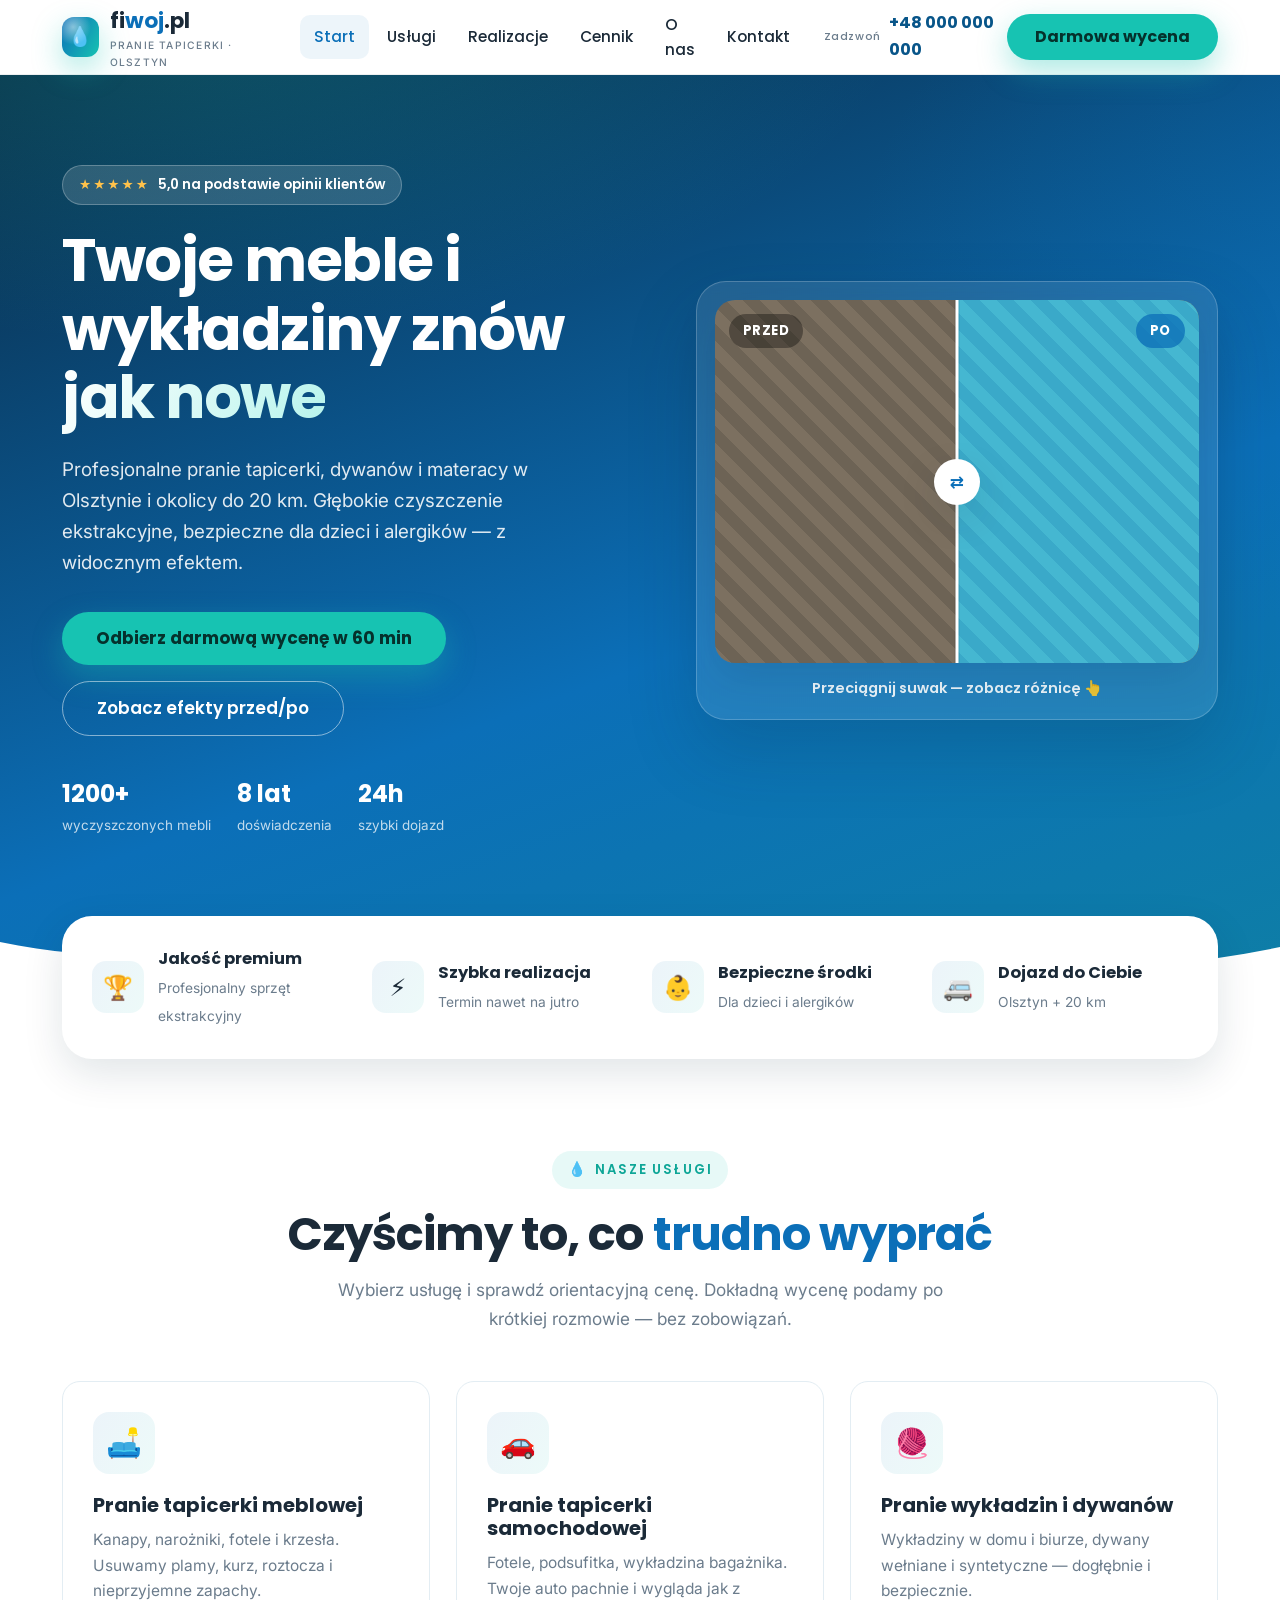
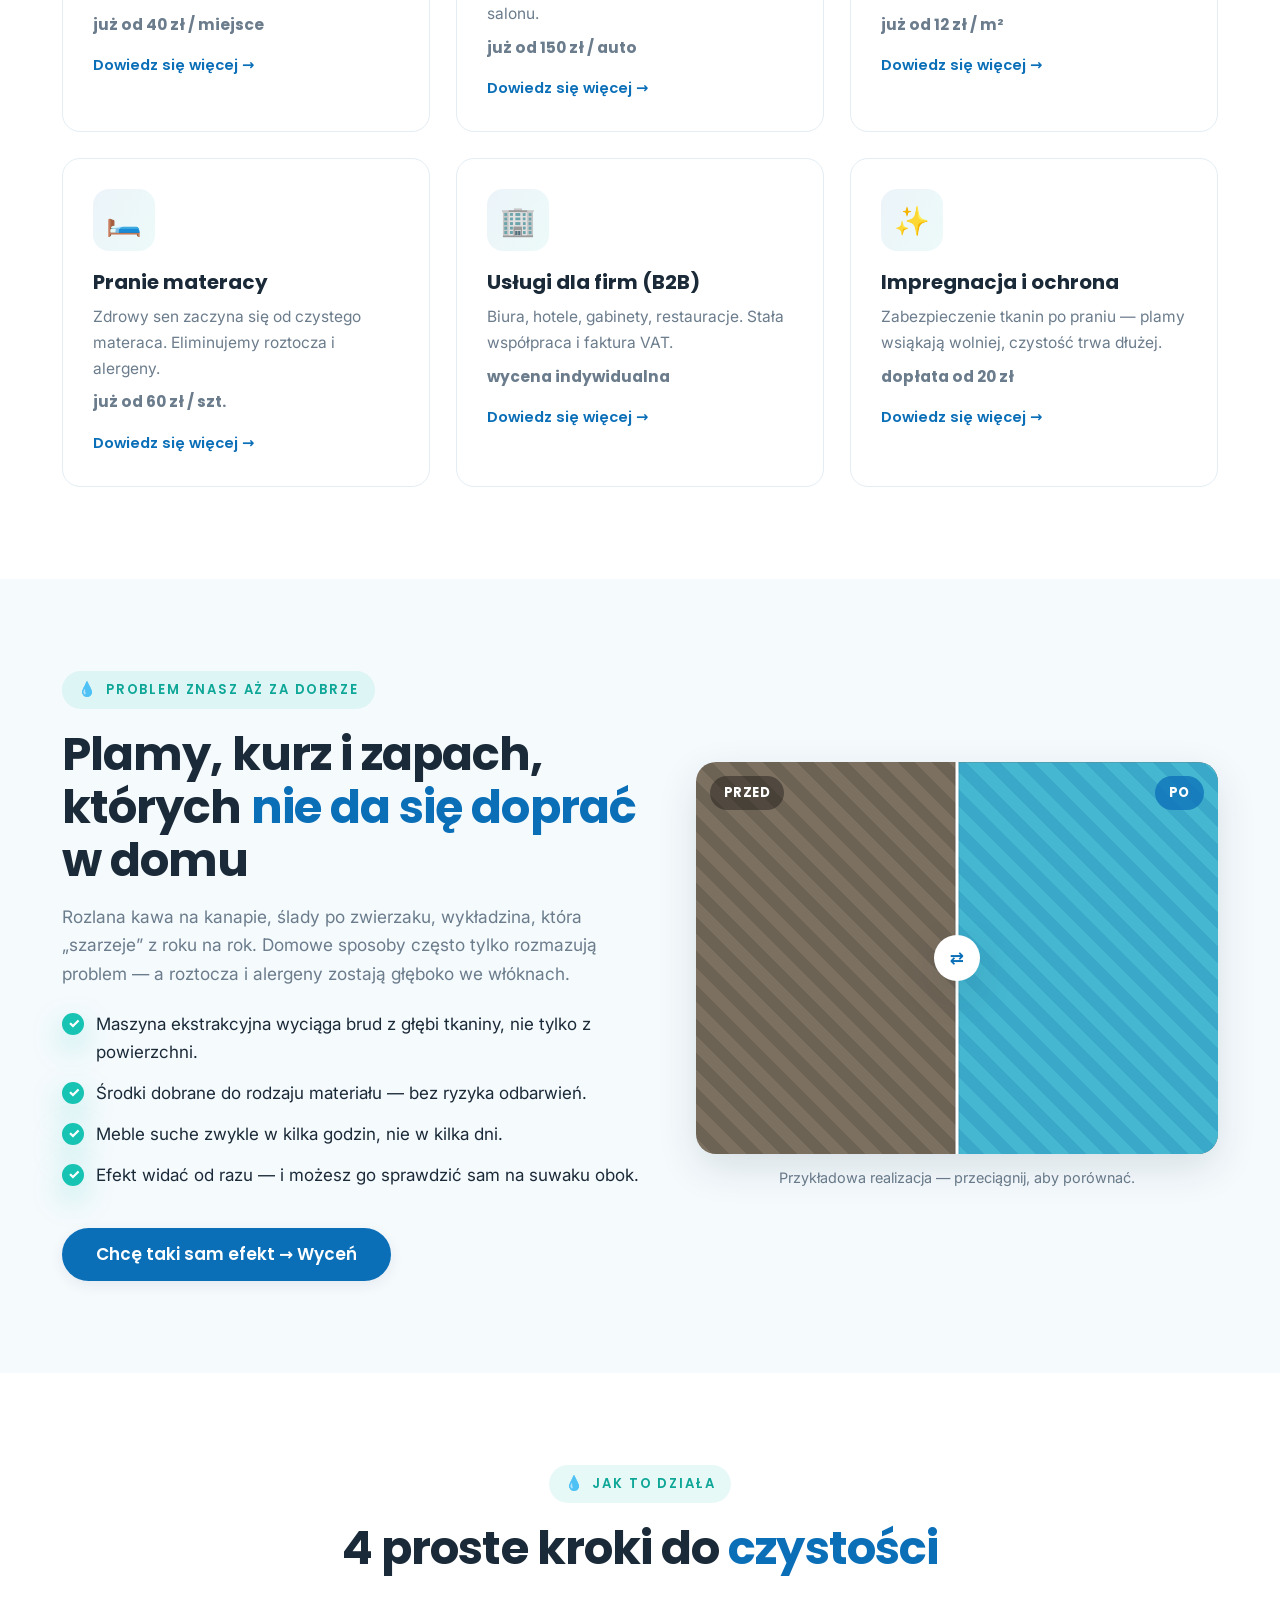
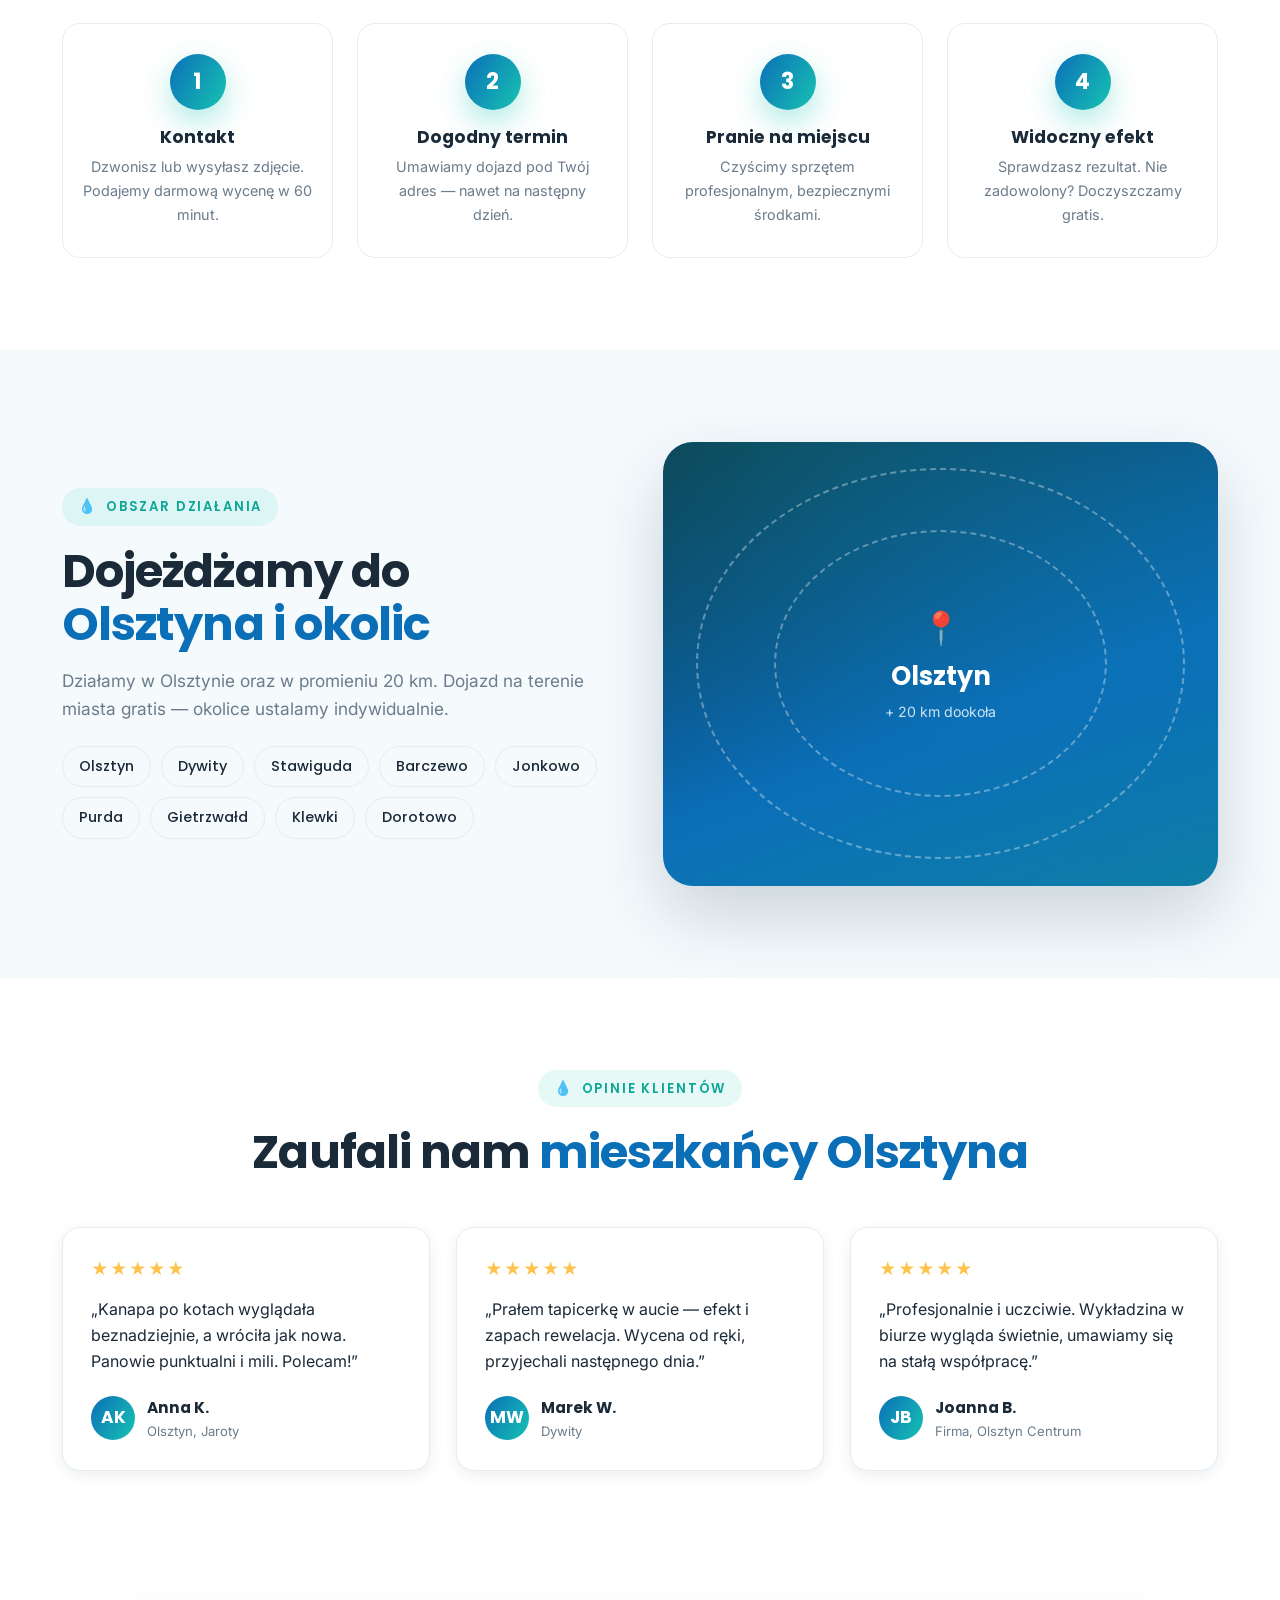
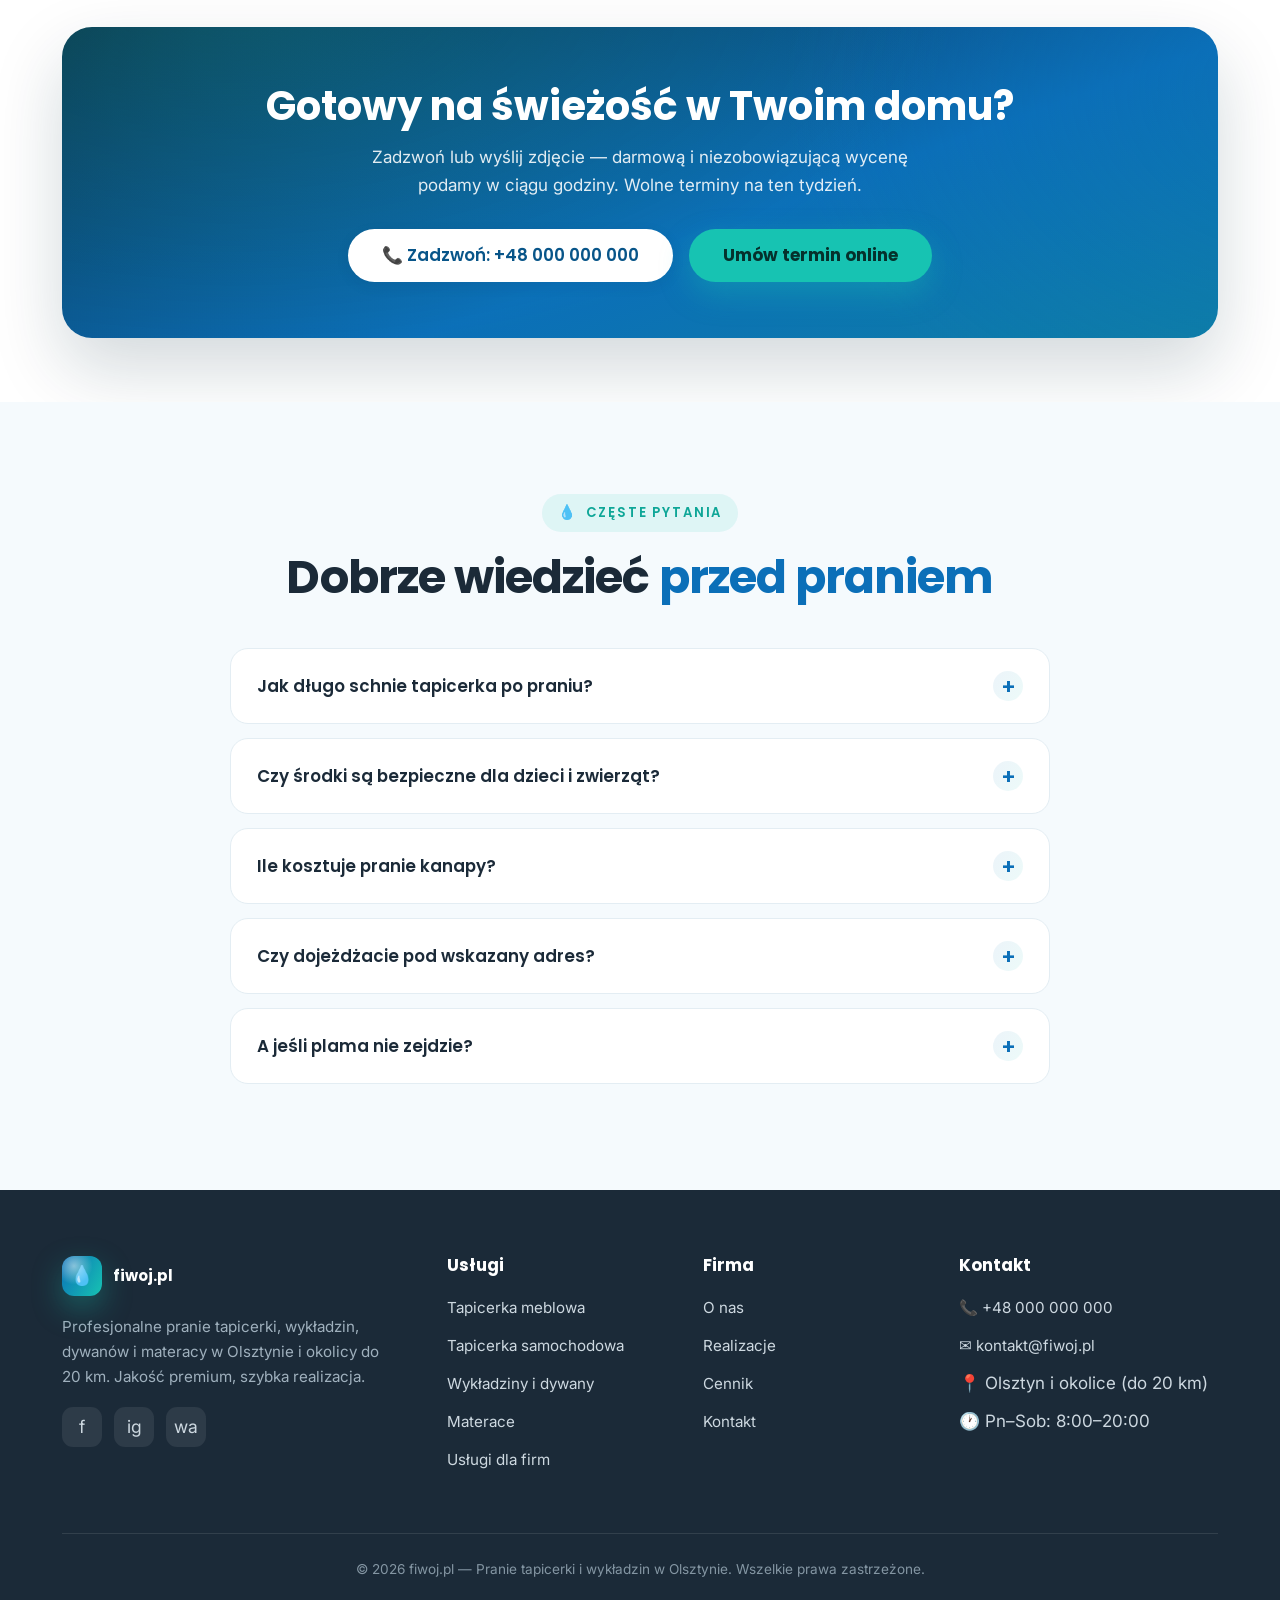
==== index.html @ 7dea237c "feat: strona www fiwoj.pl — pranie tapicerki i wykładzin (Olsztyn)" ====
<!DOCTYPE html>
<html lang="pl">
<head>
  <meta charset="UTF-8" />
  <meta name="viewport" content="width=device-width, initial-scale=1.0" />
  <title>Pranie tapicerki i wykładzin Olsztyn | fiwoj.pl – wycena w 60 min</title>
  <meta name="description" content="Profesjonalne pranie tapicerki meblowej, samochodowej, wykładzin i materacy w Olsztynie i okolicy do 20 km. Jakość premium, szybka realizacja, darmowa wycena. Zadzwoń!" />
  <meta name="theme-color" content="#0B6FB8" />
  <link rel="preconnect" href="https://fonts.googleapis.com" />
  <link rel="preconnect" href="https://fonts.gstatic.com" crossorigin />
  <link href="https://fonts.googleapis.com/css2?family=Poppins:wght@500;600;700&family=Inter:wght@400;500;600&display=swap" rel="stylesheet" />
  <link rel="stylesheet" href="css/style.css" />
</head>
<body>

  <!-- ===== HEADER ===== -->
  <header class="header">
    <div class="container header__inner">
      <a href="index.html" class="logo" aria-label="fiwoj.pl strona główna">
        <span class="logo__mark">💧</span>
        <span>fi<b>woj</b>.pl<small>pranie tapicerki · Olsztyn</small></span>
      </a>
      <nav class="nav" aria-label="Menu główne">
        <a href="index.html" class="active">Start</a>
        <a href="uslugi.html">Usługi</a>
        <a href="realizacje.html">Realizacje</a>
        <a href="cennik.html">Cennik</a>
        <a href="o-nas.html">O nas</a>
        <a href="kontakt.html">Kontakt</a>
      </nav>
      <div class="header__actions">
        <a href="tel:+48000000000" class="header__phone"><span>Zadzwoń</span>+48 000 000 000</a>
        <a href="kontakt.html" class="btn btn--cta">Darmowa wycena</a>
        <button class="burger" aria-label="Otwórz menu" aria-expanded="false"><span></span><span></span><span></span></button>
      </div>
    </div>
  </header>

  <!-- ===== HERO ===== -->
  <section class="hero">
    <div class="hero__bubbles" aria-hidden="true"></div>
    <div class="container">
      <div class="hero__grid">
        <div class="reveal in">
          <span class="hero__badge"><span class="stars">★★★★★</span> 5,0 na podstawie opinii klientów</span>
          <h1>Twoje meble i wykładziny znów <span class="hl">jak nowe</span></h1>
          <p class="hero__sub">Profesjonalne pranie tapicerki, dywanów i materacy w Olsztynie i okolicy do 20 km. Głębokie czyszczenie ekstrakcyjne, bezpieczne dla dzieci i alergików — z widocznym efektem.</p>
          <div class="hero__cta">
            <a href="kontakt.html" class="btn btn--cta btn--lg">Odbierz darmową wycenę w 60 min</a>
            <a href="realizacje.html" class="btn btn--ghost btn--lg">Zobacz efekty przed/po</a>
          </div>
          <div class="hero__trust">
            <div><b><span data-count="1200" data-suffix="+">0</span></b><small>wyczyszczonych mebli</small></div>
            <div><b><span data-count="8" data-suffix=" lat">0</span></b><small>doświadczenia</small></div>
            <div><b><span data-count="24" data-suffix="h">0</span></b><small>szybki dojazd</small></div>
          </div>
        </div>
        <div class="reveal in" data-delay="1">
          <div class="hero__card">
            <div class="ba" role="img" aria-label="Porównanie kanapy przed i po praniu">
              <div class="ba__img ba__before"><span>PRZED</span></div>
              <div class="ba__after ba__img"><span>PO</span></div>
              <div class="ba__handle"></div>
              <div class="ba__grip">⇄</div>
            </div>
            <p>Przeciągnij suwak — zobacz różnicę 👆</p>
          </div>
        </div>
      </div>
    </div>
    <div class="wave-divider" aria-hidden="true">
      <svg viewBox="0 0 1440 90" preserveAspectRatio="none"><path fill="#ffffff" d="M0,45 C240,90 480,10 720,35 C960,60 1200,95 1440,50 L1440,90 L0,90 Z"></path></svg>
    </div>
  </section>

  <!-- ===== TRUST STRIP ===== -->
  <div class="container">
    <div class="trust-strip reveal">
      <div class="trust-item"><span class="ic">🏆</span><div><b>Jakość premium</b><small>Profesjonalny sprzęt ekstrakcyjny</small></div></div>
      <div class="trust-item"><span class="ic">⚡</span><div><b>Szybka realizacja</b><small>Termin nawet na jutro</small></div></div>
      <div class="trust-item"><span class="ic">👶</span><div><b>Bezpieczne środki</b><small>Dla dzieci i alergików</small></div></div>
      <div class="trust-item"><span class="ic">🚐</span><div><b>Dojazd do Ciebie</b><small>Olsztyn + 20 km</small></div></div>
    </div>
  </div>

  <!-- ===== USŁUGI ===== -->
  <section class="section">
    <div class="container">
      <div class="text-center reveal">
        <span class="eyebrow">Nasze usługi</span>
        <h2 class="section-title">Czyścimy to, co <span class="accent">trudno wyprać</span></h2>
        <p class="section-lead">Wybierz usługę i sprawdź orientacyjną cenę. Dokładną wycenę podamy po krótkiej rozmowie — bez zobowiązań.</p>
      </div>
      <div class="grid grid--3" style="margin-top:48px">
        <article class="card reveal">
          <div class="card__icon">🛋️</div>
          <h3>Pranie tapicerki meblowej</h3>
          <p>Kanapy, narożniki, fotele i krzesła. Usuwamy plamy, kurz, roztocza i nieprzyjemne zapachy.</p>
          <p class="card__price">już od 40 zł / miejsce</p>
          <a href="uslugi.html" class="card__link">Dowiedz się więcej →</a>
        </article>
        <article class="card reveal" data-delay="1">
          <div class="card__icon">🚗</div>
          <h3>Pranie tapicerki samochodowej</h3>
          <p>Fotele, podsufitka, wykładzina bagażnika. Twoje auto pachnie i wygląda jak z salonu.</p>
          <p class="card__price">już od 150 zł / auto</p>
          <a href="uslugi.html" class="card__link">Dowiedz się więcej →</a>
        </article>
        <article class="card reveal" data-delay="2">
          <div class="card__icon">🧶</div>
          <h3>Pranie wykładzin i dywanów</h3>
          <p>Wykładziny w domu i biurze, dywany wełniane i syntetyczne — dogłębnie i bezpiecznie.</p>
          <p class="card__price">już od 12 zł / m²</p>
          <a href="uslugi.html" class="card__link">Dowiedz się więcej →</a>
        </article>
        <article class="card reveal">
          <div class="card__icon">🛏️</div>
          <h3>Pranie materacy</h3>
          <p>Zdrowy sen zaczyna się od czystego materaca. Eliminujemy roztocza i alergeny.</p>
          <p class="card__price">już od 60 zł / szt.</p>
          <a href="uslugi.html" class="card__link">Dowiedz się więcej →</a>
        </article>
        <article class="card reveal" data-delay="1">
          <div class="card__icon">🏢</div>
          <h3>Usługi dla firm (B2B)</h3>
          <p>Biura, hotele, gabinety, restauracje. Stała współpraca i faktura VAT.</p>
          <p class="card__price">wycena indywidualna</p>
          <a href="uslugi.html" class="card__link">Dowiedz się więcej →</a>
        </article>
        <article class="card reveal" data-delay="2">
          <div class="card__icon">✨</div>
          <h3>Impregnacja i ochrona</h3>
          <p>Zabezpieczenie tkanin po praniu — plamy wsiąkają wolniej, czystość trwa dłużej.</p>
          <p class="card__price">dopłata od 20 zł</p>
          <a href="uslugi.html" class="card__link">Dowiedz się więcej →</a>
        </article>
      </div>
    </div>
  </section>

  <!-- ===== PRZED / PO (PAS) ===== -->
  <section class="section section--ice">
    <div class="container">
      <div class="hero__grid" style="align-items:center">
        <div class="reveal">
          <span class="eyebrow">Problem znasz aż za dobrze</span>
          <h2 class="section-title">Plamy, kurz i zapach, których <span class="accent">nie da się doprać</span> w domu</h2>
          <p class="section-lead" style="margin-bottom:22px">Rozlana kawa na kanapie, ślady po zwierzaku, wykładzina, która „szarzeje” z roku na rok. Domowe sposoby często tylko rozmazują problem — a roztocza i alergeny zostają głęboko we włóknach.</p>
          <ul class="check-list">
            <li>Maszyna ekstrakcyjna wyciąga brud z głębi tkaniny, nie tylko z powierzchni.</li>
            <li>Środki dobrane do rodzaju materiału — bez ryzyka odbarwień.</li>
            <li>Meble suche zwykle w kilka godzin, nie w kilka dni.</li>
            <li>Efekt widać od razu — i możesz go sprawdzić sam na suwaku obok.</li>
          </ul>
          <a href="kontakt.html" class="btn btn--blue btn--lg" style="margin-top:26px">Chcę taki sam efekt → Wyceń</a>
        </div>
        <div class="reveal" data-delay="1">
          <div class="ba" role="img" aria-label="Porównanie wykładziny przed i po praniu">
            <div class="ba__img ba__before"><span>PRZED</span></div>
            <div class="ba__after ba__img"><span>PO</span></div>
            <div class="ba__handle"></div>
            <div class="ba__grip">⇄</div>
          </div>
          <p class="ba__caption">Przykładowa realizacja — przeciągnij, aby porównać.</p>
        </div>
      </div>
    </div>
  </section>

  <!-- ===== PROCES ===== -->
  <section class="section">
    <div class="container">
      <div class="text-center reveal">
        <span class="eyebrow">Jak to działa</span>
        <h2 class="section-title">4 proste kroki do <span class="accent">czystości</span></h2>
      </div>
      <div class="steps" style="margin-top:48px">
        <div class="step reveal"><div class="step__num"></div><h4>Kontakt</h4><p>Dzwonisz lub wysyłasz zdjęcie. Podajemy darmową wycenę w 60 minut.</p></div>
        <div class="step reveal" data-delay="1"><div class="step__num"></div><h4>Dogodny termin</h4><p>Umawiamy dojazd pod Twój adres — nawet na następny dzień.</p></div>
        <div class="step reveal" data-delay="2"><div class="step__num"></div><h4>Pranie na miejscu</h4><p>Czyścimy sprzętem profesjonalnym, bezpiecznymi środkami.</p></div>
        <div class="step reveal" data-delay="3"><div class="step__num"></div><h4>Widoczny efekt</h4><p>Sprawdzasz rezultat. Nie zadowolony? Doczyszczamy gratis.</p></div>
      </div>
    </div>
  </section>

  <!-- ===== OBSZAR DZIAŁANIA ===== -->
  <section class="section section--ice">
    <div class="container">
      <div class="area">
        <div class="reveal">
          <span class="eyebrow">Obszar działania</span>
          <h2 class="section-title">Dojeżdżamy do <span class="accent">Olsztyna i okolic</span></h2>
          <p class="section-lead">Działamy w Olsztynie oraz w promieniu 20 km. Dojazd na terenie miasta gratis — okolice ustalamy indywidualnie.</p>
          <div class="chips">
            <span class="chip">Olsztyn</span><span class="chip">Dywity</span><span class="chip">Stawiguda</span>
            <span class="chip">Barczewo</span><span class="chip">Jonkowo</span><span class="chip">Purda</span>
            <span class="chip">Gietrzwałd</span><span class="chip">Klewki</span><span class="chip">Dorotowo</span>
          </div>
        </div>
        <div class="reveal" data-delay="1">
          <div class="area__map" aria-hidden="true">
            <div class="area__ring" style="width:60%;height:60%"></div>
            <div class="area__ring" style="width:88%;height:88%"></div>
            <div class="area__center"><span style="font-size:2rem">📍</span><b>Olsztyn</b><small style="opacity:.8">+ 20 km dookoła</small></div>
          </div>
        </div>
      </div>
    </div>
  </section>

  <!-- ===== OPINIE ===== -->
  <section class="section">
    <div class="container">
      <div class="text-center reveal">
        <span class="eyebrow">Opinie klientów</span>
        <h2 class="section-title">Zaufali nam <span class="accent">mieszkańcy Olsztyna</span></h2>
      </div>
      <div class="grid grid--3" style="margin-top:48px">
        <div class="review reveal">
          <div class="review__stars">★★★★★</div>
          <p>„Kanapa po kotach wyglądała beznadziejnie, a wróciła jak nowa. Panowie punktualni i mili. Polecam!”</p>
          <div class="review__author"><span class="review__avatar">AK</span><div><b>Anna K.</b><small>Olsztyn, Jaroty</small></div></div>
        </div>
        <div class="review reveal" data-delay="1">
          <div class="review__stars">★★★★★</div>
          <p>„Prałem tapicerkę w aucie — efekt i zapach rewelacja. Wycena od ręki, przyjechali następnego dnia.”</p>
          <div class="review__author"><span class="review__avatar">MW</span><div><b>Marek W.</b><small>Dywity</small></div></div>
        </div>
        <div class="review reveal" data-delay="2">
          <div class="review__stars">★★★★★</div>
          <p>„Profesjonalnie i uczciwie. Wykładzina w biurze wygląda świetnie, umawiamy się na stałą współpracę.”</p>
          <div class="review__author"><span class="review__avatar">JB</span><div><b>Joanna B.</b><small>Firma, Olsztyn Centrum</small></div></div>
        </div>
      </div>
    </div>
  </section>

  <!-- ===== CTA BAND ===== -->
  <section class="section--tight">
    <div class="container">
      <div class="cta-band reveal">
        <div class="hero__bubbles" aria-hidden="true"></div>
        <div style="position:relative;z-index:2">
          <h2>Gotowy na świeżość w Twoim domu?</h2>
          <p>Zadzwoń lub wyślij zdjęcie — darmową i niezobowiązującą wycenę podamy w ciągu godziny. Wolne terminy na ten tydzień.</p>
          <div class="hero__cta">
            <a href="tel:+48000000000" class="btn btn--phone btn--lg">📞 Zadzwoń: +48 000 000 000</a>
            <a href="kontakt.html" class="btn btn--cta btn--lg">Umów termin online</a>
          </div>
        </div>
      </div>
    </div>
  </section>

  <!-- ===== FAQ ===== -->
  <section class="section section--ice">
    <div class="container">
      <div class="text-center reveal">
        <span class="eyebrow">Częste pytania</span>
        <h2 class="section-title">Dobrze wiedzieć <span class="accent">przed praniem</span></h2>
      </div>
      <div class="faq" style="margin-top:44px">
        <div class="faq__item reveal"><button class="faq__q">Jak długo schnie tapicerka po praniu?<span class="plus">+</span></button><div class="faq__a"><p>Zwykle od 3 do 6 godzin, w zależności od materiału i wentylacji pomieszczenia. Używamy metody ekstrakcyjnej, która odsysa większość wilgoci, dzięki czemu meble szybko wracają do użytku.</p></div></div>
        <div class="faq__item reveal"><button class="faq__q">Czy środki są bezpieczne dla dzieci i zwierząt?<span class="plus">+</span></button><div class="faq__a"><p>Tak. Stosujemy atestowane preparaty przeznaczone do tkanin, bezpieczne dla dzieci, alergików i zwierząt. Po praniu i wyschnięciu nie pozostają żadne szkodliwe pozostałości.</p></div></div>
        <div class="faq__item reveal"><button class="faq__q">Ile kosztuje pranie kanapy?<span class="plus">+</span></button><div class="faq__a"><p>Cena zależy od liczby miejsc siedzących i rodzaju tkaniny. Orientacyjnie od 40 zł za miejsce. Dokładną, darmową wycenę podamy po rozmowie lub na podstawie przesłanego zdjęcia.</p></div></div>
        <div class="faq__item reveal"><button class="faq__q">Czy dojeżdżacie pod wskazany adres?<span class="plus">+</span></button><div class="faq__a"><p>Tak, pracujemy u klienta — w Olsztynie dojazd jest gratis, a w promieniu do 20 km ustalamy go indywidualnie. Całe pranie odbywa się na miejscu, nie musisz nigdzie wozić mebli.</p></div></div>
        <div class="faq__item reveal"><button class="faq__q">A jeśli plama nie zejdzie?<span class="plus">+</span></button><div class="faq__a"><p>Zawsze informujemy uczciwie, czego można się spodziewać. Jeśli efekt Cię nie zadowoli, doczyszczamy wybrany fragment ponownie bez dodatkowych opłat.</p></div></div>
      </div>
    </div>
  </section>

  <!-- ===== FOOTER ===== -->
  <footer class="footer">
    <div class="container">
      <div class="footer__grid">
        <div>
          <a href="index.html" class="logo"><span class="logo__mark">💧</span><span>fi<b>woj</b>.pl</span></a>
          <p class="footer__desc">Profesjonalne pranie tapicerki, wykładzin, dywanów i materacy w Olsztynie i okolicy do 20 km. Jakość premium, szybka realizacja.</p>
          <div class="footer__social"><a href="#" aria-label="Facebook">f</a><a href="#" aria-label="Instagram">ig</a><a href="#" aria-label="WhatsApp">wa</a></div>
        </div>
        <div>
          <h4>Usługi</h4>
          <ul>
            <li><a href="uslugi.html">Tapicerka meblowa</a></li>
            <li><a href="uslugi.html">Tapicerka samochodowa</a></li>
            <li><a href="uslugi.html">Wykładziny i dywany</a></li>
            <li><a href="uslugi.html">Materace</a></li>
            <li><a href="uslugi.html">Usługi dla firm</a></li>
          </ul>
        </div>
        <div>
          <h4>Firma</h4>
          <ul>
            <li><a href="o-nas.html">O nas</a></li>
            <li><a href="realizacje.html">Realizacje</a></li>
            <li><a href="cennik.html">Cennik</a></li>
            <li><a href="kontakt.html">Kontakt</a></li>
          </ul>
        </div>
        <div>
          <h4>Kontakt</h4>
          <ul>
            <li><a href="tel:+48000000000">📞 +48 000 000 000</a></li>
            <li><a href="mailto:kontakt@fiwoj.pl">✉️ kontakt@fiwoj.pl</a></li>
            <li>📍 Olsztyn i okolice (do 20 km)</li>
            <li>🕐 Pn–Sob: 8:00–20:00</li>
          </ul>
        </div>
      </div>
      <div class="footer__bottom">© <span id="year">2026</span> fiwoj.pl — Pranie tapicerki i wykładzin w Olsztynie. Wszelkie prawa zastrzeżone.</div>
    </div>
  </footer>

  <!-- ===== MOBILNY PASEK CTA ===== -->
  <div class="mobile-bar">
    <a href="tel:+48000000000" class="btn btn--phone">📞 Zadzwoń</a>
    <a href="kontakt.html" class="btn btn--cta">Darmowa wycena</a>
  </div>

  <script src="js/main.js"></script>
</body>
</html>
---- css/style.css ----
/* =========================================================
   fiwoj.pl — Pranie tapicerki i wykładzin w Olsztynie
   Design System
   Marka: "Głębokie czyszczenie. Widoczny efekt."
   ========================================================= */

/* ---------- 1. Tokens / zmienne ---------- */
:root {
  /* kolory marki */
  --blue: #0B6FB8;
  --blue-deep: #085589;
  --teal: #17C3B2;
  --teal-deep: #0EA697;
  --graphite: #1B2A38;
  --ice: #F5FAFD;
  --neutral: #6B7C8C;
  --neutral-light: #E3EDF3;
  --star: #FFC24B;
  --white: #ffffff;

  /* gradienty sygnaturowe */
  --grad-brand: linear-gradient(120deg, #0B6FB8 0%, #17C3B2 100%);
  --grad-brand-soft: linear-gradient(120deg, rgba(11,111,184,.08), rgba(23,195,178,.08));
  --grad-hero: radial-gradient(1200px 600px at 15% -10%, rgba(23,195,178,.25), transparent 60%),
               radial-gradient(1000px 700px at 110% 20%, rgba(11,111,184,.35), transparent 55%),
               linear-gradient(160deg, #0a2a44 0%, #0B6FB8 60%, #0e7ea6 100%);

  /* typografia */
  --font-head: "Poppins", system-ui, sans-serif;
  --font-body: "Inter", system-ui, sans-serif;

  /* przestrzeń i kształt */
  --radius: 18px;
  --radius-lg: 30px;
  --radius-pill: 999px;
  --shadow-sm: 0 4px 14px rgba(11,42,60,.08);
  --shadow-md: 0 14px 40px rgba(11,42,60,.12);
  --shadow-lg: 0 30px 70px rgba(11,42,60,.18);
  --shadow-teal: 0 12px 30px rgba(23,195,178,.35);
  --container: 1200px;
  --ease: cubic-bezier(.22,.61,.36,1);
}

/* ---------- 2. Reset ---------- */
*, *::before, *::after { box-sizing: border-box; }
* { margin: 0; }
html { scroll-behavior: smooth; -webkit-text-size-adjust: 100%; }
body {
  font-family: var(--font-body);
  color: var(--graphite);
  background: var(--white);
  line-height: 1.65;
  font-size: 17px;
  overflow-x: hidden;
  -webkit-font-smoothing: antialiased;
}
img { max-width: 100%; display: block; }
a { color: inherit; text-decoration: none; }
ul { list-style: none; padding: 0; }
button { font-family: inherit; cursor: pointer; border: none; background: none; }
h1, h2, h3, h4 { font-family: var(--font-head); line-height: 1.15; color: var(--graphite); font-weight: 700; }

/* ---------- 3. Layout helpers ---------- */
.container { width: 100%; max-width: var(--container); margin-inline: auto; padding-inline: 22px; }
.section { padding: 92px 0; position: relative; }
.section--tight { padding: 64px 0; }
.section--ice { background: var(--ice); }
.text-center { text-align: center; }
.eyebrow {
  display: inline-flex; align-items: center; gap: 8px;
  font-family: var(--font-head); font-weight: 600; font-size: .82rem;
  letter-spacing: .14em; text-transform: uppercase;
  color: var(--teal-deep);
  background: rgba(23,195,178,.1);
  padding: 7px 16px; border-radius: var(--radius-pill);
  margin-bottom: 18px;
}
.eyebrow::before { content: "💧"; font-size: .9rem; }
.section-title { font-size: clamp(1.9rem, 4vw, 2.9rem); letter-spacing: -.02em; }
.section-title .accent { color: var(--blue); position: relative; }
.section-lead { color: var(--neutral); font-size: 1.08rem; max-width: 620px; margin-top: 16px; }
.text-center .section-lead { margin-inline: auto; }

/* ---------- 4. Przyciski / CTA ---------- */
.btn {
  display: inline-flex; align-items: center; justify-content: center; gap: 10px;
  font-family: var(--font-head); font-weight: 600; font-size: 1rem;
  padding: 15px 28px; border-radius: var(--radius-pill);
  transition: transform .25s var(--ease), box-shadow .25s var(--ease), background .25s;
  white-space: nowrap; line-height: 1;
}
.btn:active { transform: translateY(1px) scale(.99); }
/* jedyny mocny akcent = akcja */
.btn--cta {
  background: var(--teal); color: #05312c; box-shadow: var(--shadow-teal); font-weight: 700;
}
.btn--cta:hover { background: var(--teal-deep); transform: translateY(-3px); box-shadow: 0 18px 40px rgba(23,195,178,.45); }
.btn--phone { background: var(--white); color: var(--blue-deep); box-shadow: var(--shadow-sm); }
.btn--phone:hover { transform: translateY(-3px); box-shadow: var(--shadow-md); }
.btn--ghost { background: transparent; color: var(--white); border: 1.5px solid rgba(255,255,255,.5); }
.btn--ghost:hover { background: rgba(255,255,255,.12); border-color: #fff; }
.btn--blue { background: var(--blue); color: #fff; box-shadow: var(--shadow-sm); }
.btn--blue:hover { background: var(--blue-deep); transform: translateY(-3px); box-shadow: var(--shadow-md); }
.btn--lg { padding: 18px 34px; font-size: 1.06rem; }
.btn--block { width: 100%; }

/* ---------- 5. Header ---------- */
.header {
  position: sticky; top: 0; z-index: 100;
  background: rgba(255,255,255,.82);
  backdrop-filter: blur(14px); -webkit-backdrop-filter: blur(14px);
  border-bottom: 1px solid rgba(11,42,60,.07);
  transition: box-shadow .3s;
}
.header.scrolled { box-shadow: var(--shadow-sm); }
.header__inner { display: flex; align-items: center; justify-content: space-between; height: 74px; gap: 20px; }
.logo { display: inline-flex; align-items: center; gap: 11px; font-family: var(--font-head); font-weight: 700; font-size: 1.35rem; color: var(--graphite); }
.logo__mark {
  width: 40px; height: 40px; border-radius: 12px; background: var(--grad-brand);
  display: grid; place-items: center; color: #fff; font-size: 1.2rem; box-shadow: var(--shadow-teal);
  position: relative; overflow: hidden;
}
.logo__mark::after { content:""; position:absolute; inset:0; background: radial-gradient(circle at 30% 25%, rgba(255,255,255,.5), transparent 45%); }
.logo b { color: var(--blue); }
.logo small { display:block; font-family: var(--font-body); font-weight: 500; font-size: .64rem; letter-spacing: .12em; text-transform: uppercase; color: var(--neutral); margin-top: -2px; }

.nav { display: flex; align-items: center; gap: 4px; }
.nav a { font-family: var(--font-head); font-weight: 500; font-size: .96rem; padding: 9px 14px; border-radius: 10px; color: var(--graphite); transition: color .2s, background .2s; }
.nav a:hover, .nav a.active { color: var(--blue); background: rgba(11,111,184,.07); }
.header__actions { display: flex; align-items: center; gap: 12px; }
.header__phone { display: inline-flex; align-items: center; gap: 8px; font-family: var(--font-head); font-weight: 700; color: var(--blue-deep); font-size: 1.02rem; }
.header__phone span { font-size: .68rem; color: var(--neutral); font-weight: 500; display:block; letter-spacing: .05em; }

.burger { display: none; width: 46px; height: 46px; border-radius: 12px; background: var(--ice); position: relative; }
.burger span { position:absolute; left:12px; right:12px; height: 2.4px; background: var(--graphite); border-radius: 2px; transition: .3s var(--ease); }
.burger span:nth-child(1){ top: 16px; } .burger span:nth-child(2){ top: 22px; } .burger span:nth-child(3){ top: 28px; }
body.nav-open .burger span:nth-child(1){ top: 22px; transform: rotate(45deg); }
body.nav-open .burger span:nth-child(2){ opacity: 0; }
body.nav-open .burger span:nth-child(3){ top: 22px; transform: rotate(-45deg); }

/* ---------- 6. Hero ---------- */
.hero { position: relative; background: var(--grad-hero); color: #fff; overflow: hidden; padding: 90px 0 150px; }
.hero__bubbles { position: absolute; inset: 0; overflow: hidden; pointer-events: none; }
.hero__bubbles span {
  position: absolute; bottom: -60px; border-radius: 50%;
  background: radial-gradient(circle at 30% 30%, rgba(255,255,255,.5), rgba(255,255,255,.05));
  animation: rise linear infinite;
}
@keyframes rise { to { transform: translateY(-115vh) translateX(40px); opacity: 0; } }
.hero .container { position: relative; z-index: 2; }
.hero__grid { display: grid; grid-template-columns: 1.05fr .95fr; gap: 56px; align-items: center; }
.hero__badge {
  display:inline-flex; align-items:center; gap:8px; background: rgba(255,255,255,.14);
  border: 1px solid rgba(255,255,255,.25); padding: 8px 16px; border-radius: var(--radius-pill);
  font-family: var(--font-head); font-weight: 600; font-size: .85rem; margin-bottom: 22px;
}
.hero__badge .stars { color: var(--star); letter-spacing: 2px; }
.hero h1 { font-size: clamp(2.3rem, 5vw, 3.7rem); letter-spacing: -.025em; color: #fff; }
.hero h1 .hl { background: linear-gradient(120deg,#fff, #b6f4ec); -webkit-background-clip: text; background-clip: text; color: transparent; }
.hero__sub { font-size: 1.18rem; color: rgba(255,255,255,.88); margin: 22px 0 34px; max-width: 540px; }
.hero__cta { display: flex; flex-wrap: wrap; gap: 16px; align-items: center; }
.hero__trust { display: flex; gap: 26px; margin-top: 38px; flex-wrap: wrap; }
.hero__trust div { display:flex; flex-direction: column; }
.hero__trust b { font-family: var(--font-head); font-size: 1.5rem; color:#fff; }
.hero__trust small { color: rgba(255,255,255,.75); font-size: .84rem; }

/* karta przed/po w hero */
.hero__card {
  background: rgba(255,255,255,.1); border: 1px solid rgba(255,255,255,.2);
  border-radius: var(--radius-lg); padding: 18px; box-shadow: var(--shadow-lg);
  backdrop-filter: blur(6px);
}
.hero__card > p { text-align:center; font-family: var(--font-head); font-weight:600; font-size:.9rem; color: rgba(255,255,255,.9); margin-top: 14px; }

/* wave divider */
.wave-divider { position: absolute; bottom: -1px; left: 0; width: 100%; line-height: 0; z-index: 1; }
.wave-divider svg { width: 100%; height: 90px; display: block; }

/* ---------- 7. Before/After slider ---------- */
.ba {
  position: relative; width: 100%; aspect-ratio: 4/3; border-radius: 20px; overflow: hidden;
  user-select: none; touch-action: pan-y; box-shadow: var(--shadow-md); cursor: ew-resize;
}
.ba__img { position: absolute; inset: 0; width: 100%; height: 100%; display: grid; place-items: center; }
.ba__img span { font-family: var(--font-head); font-weight: 700; color: #fff; background: rgba(0,0,0,.35); padding: 6px 14px; border-radius: var(--radius-pill); font-size: .82rem; letter-spacing: .04em; position: absolute; top: 14px; }
.ba__before { background: repeating-linear-gradient(45deg, #7c7060, #7c7060 12px, #6d6355 12px, #6d6355 24px); }
.ba__before span { left: 14px; }
.ba__after { clip-path: inset(0 0 0 50%); background: repeating-linear-gradient(45deg, #3aa9c9, #3aa9c9 12px, #45b7d1 12px, #45b7d1 24px); }
.ba__after span { right: 14px; background: rgba(11,111,184,.75); }
.ba__handle { position: absolute; top: 0; bottom: 0; left: 50%; width: 3px; background: #fff; transform: translateX(-50%); box-shadow: 0 0 0 1px rgba(0,0,0,.1); }
.ba__grip { position: absolute; top: 50%; left: 50%; transform: translate(-50%,-50%); width: 46px; height: 46px; border-radius: 50%; background: #fff; display: grid; place-items: center; box-shadow: var(--shadow-md); color: var(--blue); font-weight: 700; }
.ba__caption { text-align:center; color: var(--neutral); font-size: .9rem; margin-top: 12px; }

/* ---------- 8. Trust strip ---------- */
.trust-strip { background: var(--white); border-radius: var(--radius-lg); box-shadow: var(--shadow-md); padding: 30px; margin-top: -70px; position: relative; z-index: 5; display: grid; grid-template-columns: repeat(4,1fr); gap: 24px; }
.trust-item { display: flex; align-items: center; gap: 14px; }
.trust-item .ic { width: 52px; height: 52px; flex: none; border-radius: 14px; background: var(--grad-brand-soft); display: grid; place-items: center; font-size: 1.5rem; }
.trust-item b { font-family: var(--font-head); display: block; font-size: 1.02rem; }
.trust-item small { color: var(--neutral); font-size: .86rem; }

/* ---------- 9. Karty usług ---------- */
.grid { display: grid; gap: 26px; }
.grid--3 { grid-template-columns: repeat(3,1fr); }
.grid--2 { grid-template-columns: repeat(2,1fr); }
.grid--4 { grid-template-columns: repeat(4,1fr); }

.card {
  background: #fff; border: 1px solid var(--neutral-light); border-radius: var(--radius);
  padding: 30px; transition: transform .3s var(--ease), box-shadow .3s var(--ease), border-color .3s;
  position: relative; overflow: hidden;
}
.card::before { content:""; position:absolute; top:0; left:0; right:0; height: 4px; background: var(--grad-brand); transform: scaleX(0); transform-origin: left; transition: transform .35s var(--ease); }
.card:hover { transform: translateY(-8px); box-shadow: var(--shadow-lg); border-color: transparent; }
.card:hover::before { transform: scaleX(1); }
.card__icon { width: 62px; height: 62px; border-radius: 16px; background: var(--grad-brand-soft); display: grid; place-items: center; font-size: 1.8rem; margin-bottom: 20px; }
.card h3 { font-size: 1.25rem; margin-bottom: 10px; }
.card p { color: var(--neutral); font-size: .97rem; }
.card__link { display: inline-flex; align-items: center; gap: 6px; color: var(--blue); font-family: var(--font-head); font-weight: 600; font-size: .92rem; margin-top: 16px; transition: gap .2s; }
.card:hover .card__link { gap: 12px; }
.card__price { font-family: var(--font-head); font-weight: 700; color: var(--teal-deep); font-size: .95rem; margin-top: 8px; }

/* lista z kroplami */
.drop-list li { position: relative; padding-left: 32px; margin-bottom: 12px; color: var(--graphite); }
.drop-list li::before { content: "💧"; position: absolute; left: 0; top: 0; font-size: 1rem; }
.check-list li { position: relative; padding-left: 34px; margin-bottom: 13px; }
.check-list li::before { content:""; position:absolute; left:0; top:3px; width: 22px; height: 22px; border-radius: 50%; background: var(--teal); box-shadow: var(--shadow-teal); }
.check-list li::after { content:"✓"; position:absolute; left: 6px; top: 2px; color: #fff; font-weight: 800; font-size: .85rem; }

/* ---------- 10. Kroki / proces ---------- */
.steps { display: grid; grid-template-columns: repeat(4,1fr); gap: 24px; counter-reset: step; }
.step { position: relative; text-align: center; padding: 30px 20px; background: #fff; border-radius: var(--radius); border: 1px solid var(--neutral-light); }
.step__num { counter-increment: step; width: 56px; height: 56px; margin: 0 auto 18px; border-radius: 50%; background: var(--grad-brand); color: #fff; font-family: var(--font-head); font-weight: 700; font-size: 1.4rem; display: grid; place-items: center; box-shadow: var(--shadow-teal); }
.step__num::before { content: counter(step); }
.step h4 { font-size: 1.08rem; margin-bottom: 8px; }
.step p { color: var(--neutral); font-size: .9rem; }

/* ---------- 11. Obszar działania ---------- */
.area { display: grid; grid-template-columns: 1fr 1fr; gap: 46px; align-items: center; }
.area__map { background: var(--grad-hero); border-radius: var(--radius-lg); aspect-ratio: 5/4; position: relative; overflow: hidden; box-shadow: var(--shadow-lg); display: grid; place-items: center; }
.area__pin { position: absolute; width: 20px; height: 20px; background: var(--teal); border-radius: 50% 50% 50% 0; transform: rotate(-45deg); box-shadow: 0 0 0 6px rgba(23,195,178,.3); }
.area__center { z-index: 2; text-align: center; color: #fff; }
.area__center b { font-family: var(--font-head); font-size: 1.6rem; display: block; }
.area__ring { position: absolute; border: 2px dashed rgba(255,255,255,.35); border-radius: 50%; }
.chips { display: flex; flex-wrap: wrap; gap: 10px; margin-top: 22px; }
.chip { background: var(--ice); border: 1px solid var(--neutral-light); padding: 8px 16px; border-radius: var(--radius-pill); font-size: .9rem; font-family: var(--font-head); font-weight: 500; }
.chip:hover { border-color: var(--teal); color: var(--teal-deep); }

/* ---------- 12. Opinie ---------- */
.review { background: #fff; border-radius: var(--radius); padding: 28px; box-shadow: var(--shadow-sm); border: 1px solid var(--neutral-light); }
.review__stars { color: var(--star); letter-spacing: 2px; font-size: 1.05rem; margin-bottom: 12px; }
.review p { font-size: 1rem; margin-bottom: 18px; }
.review__author { display: flex; align-items: center; gap: 12px; }
.review__avatar { width: 44px; height: 44px; border-radius: 50%; background: var(--grad-brand); color: #fff; display: grid; place-items: center; font-family: var(--font-head); font-weight: 700; }
.review__author b { font-family: var(--font-head); font-size: .96rem; }
.review__author small { color: var(--neutral); display: block; font-size: .82rem; }

/* ---------- 13. Sekcja CTA (banner) ---------- */
.cta-band { background: var(--grad-hero); color: #fff; border-radius: var(--radius-lg); padding: 56px; text-align: center; position: relative; overflow: hidden; box-shadow: var(--shadow-lg); }
.cta-band h2 { color: #fff; font-size: clamp(1.7rem,3.5vw,2.5rem); }
.cta-band p { color: rgba(255,255,255,.88); max-width: 560px; margin: 14px auto 30px; }
.cta-band .hero__cta { justify-content: center; }

/* ---------- 14. FAQ ---------- */
.faq { max-width: 820px; margin-inline: auto; }
.faq__item { background: #fff; border: 1px solid var(--neutral-light); border-radius: var(--radius); margin-bottom: 14px; overflow: hidden; transition: box-shadow .3s, border-color .3s; }
.faq__item.open { box-shadow: var(--shadow-md); border-color: transparent; }
.faq__q { width: 100%; display: flex; justify-content: space-between; align-items: center; gap: 16px; padding: 22px 26px; text-align: left; font-family: var(--font-head); font-weight: 600; font-size: 1.05rem; color: var(--graphite); }
.faq__q .plus { flex: none; width: 30px; height: 30px; border-radius: 50%; background: var(--grad-brand-soft); color: var(--blue); display: grid; place-items: center; font-size: 1.3rem; transition: transform .3s; }
.faq__item.open .plus { transform: rotate(45deg); background: var(--teal); color: #fff; }
.faq__a { max-height: 0; overflow: hidden; transition: max-height .35s var(--ease); }
.faq__a p { padding: 0 26px 24px; color: var(--neutral); }

/* ---------- 15. Formularz ---------- */
.form-card { background: #fff; border-radius: var(--radius-lg); box-shadow: var(--shadow-lg); padding: 40px; }
.field { margin-bottom: 18px; }
.field label { display: block; font-family: var(--font-head); font-weight: 500; font-size: .9rem; margin-bottom: 7px; }
.field input, .field select, .field textarea {
  width: 100%; padding: 14px 16px; border: 1.5px solid var(--neutral-light); border-radius: 12px;
  font-family: var(--font-body); font-size: 1rem; color: var(--graphite); background: var(--ice); transition: border-color .2s, background .2s;
}
.field input:focus, .field select:focus, .field textarea:focus { outline: none; border-color: var(--teal); background: #fff; }
.field textarea { resize: vertical; min-height: 110px; }
.form-note { font-size: .82rem; color: var(--neutral); margin-top: 10px; }
.form-success { display: none; background: rgba(23,195,178,.12); border: 1px solid var(--teal); color: var(--teal-deep); padding: 16px; border-radius: 12px; font-family: var(--font-head); font-weight: 600; margin-bottom: 18px; }
.form-success.show { display: block; }

/* ---------- 16. Page hero (podstrony) ---------- */
.page-hero { background: var(--grad-hero); color: #fff; padding: 66px 0 96px; position: relative; overflow: hidden; text-align: center; }
.page-hero h1 { color: #fff; font-size: clamp(2rem,4.5vw,3rem); }
.page-hero p { color: rgba(255,255,255,.85); max-width: 600px; margin: 16px auto 0; }
.breadcrumb { font-size: .85rem; color: rgba(255,255,255,.7); margin-bottom: 14px; }
.breadcrumb a:hover { color: #fff; }

/* ---------- 17. Footer ---------- */
.footer { background: var(--graphite); color: #cdd8e0; padding: 66px 0 0; }
.footer__grid { display: grid; grid-template-columns: 1.6fr 1fr 1fr 1.2fr; gap: 40px; }
.footer h4 { color: #fff; font-size: 1.05rem; margin-bottom: 18px; }
.footer a { color: #cdd8e0; font-size: .95rem; transition: color .2s; }
.footer a:hover { color: var(--teal); }
.footer li { margin-bottom: 10px; }
.footer .logo, .footer .logo b, .footer .logo small { color: #fff; }
.footer__desc { font-size: .95rem; color: #9fb0bd; margin: 18px 0; max-width: 320px; }
.footer__social { display: flex; gap: 12px; }
.footer__social a { width: 40px; height: 40px; border-radius: 11px; background: rgba(255,255,255,.08); display: grid; place-items: center; font-size: 1.1rem; }
.footer__social a:hover { background: var(--teal); color: #05312c; }
.footer__bottom { border-top: 1px solid rgba(255,255,255,.1); margin-top: 50px; padding: 24px 0; text-align: center; font-size: .85rem; color: #8496a3; }

/* ---------- 18. Mobilny pasek CTA ---------- */
.mobile-bar { display: none; position: fixed; bottom: 0; left: 0; right: 0; z-index: 90; background: rgba(255,255,255,.96); backdrop-filter: blur(10px); border-top: 1px solid var(--neutral-light); padding: 10px 14px; gap: 10px; box-shadow: 0 -6px 24px rgba(11,42,60,.1); }
.mobile-bar .btn { flex: 1; padding: 14px; font-size: .95rem; }

/* ---------- 19. Reveal animacje ---------- */
.reveal { opacity: 0; transform: translateY(26px); transition: opacity .7s var(--ease), transform .7s var(--ease); }
.reveal.in { opacity: 1; transform: none; }
.reveal[data-delay="1"]{ transition-delay: .08s; }
.reveal[data-delay="2"]{ transition-delay: .16s; }
.reveal[data-delay="3"]{ transition-delay: .24s; }

/* ---------- 20. Responsywność ---------- */
@media (max-width: 1000px) {
  .hero__grid { grid-template-columns: 1fr; gap: 40px; }
  .hero__card { max-width: 460px; }
  .grid--4 { grid-template-columns: repeat(2,1fr); }
  .steps { grid-template-columns: repeat(2,1fr); }
  .footer__grid { grid-template-columns: 1fr 1fr; gap: 32px; }
  .trust-strip { grid-template-columns: repeat(2,1fr); }
}
@media (max-width: 820px) {
  .nav, .header__phone { display: none; }
  .burger { display: block; }
  .header__actions .btn--cta { display: none; }
  .nav.open {
    display: flex; position: fixed; inset: 74px 0 auto 0; flex-direction: column; gap: 0;
    background: #fff; padding: 16px 22px 26px; box-shadow: var(--shadow-lg); border-bottom: 1px solid var(--neutral-light);
  }
  .nav.open a { width: 100%; padding: 15px 12px; border-bottom: 1px solid var(--ice); border-radius: 0; }
  .mobile-bar { display: flex; }
  body { padding-bottom: 74px; }
  .section { padding: 64px 0; }
  .grid--3, .grid--2, .area { grid-template-columns: 1fr; }
  .cta-band { padding: 40px 24px; }
  .form-card { padding: 26px; }
  .hero { padding-bottom: 120px; }
}
@media (max-width: 520px) {
  .grid--4, .steps, .trust-strip { grid-template-columns: 1fr; }
  .footer__grid { grid-template-columns: 1fr; }
  .hero__trust { gap: 18px; }
  body { font-size: 16px; }
  .section { padding: 52px 0; }
}

@media (prefers-reduced-motion: reduce) {
  * { animation: none !important; scroll-behavior: auto; }
  .reveal { opacity: 1; transform: none; }
}
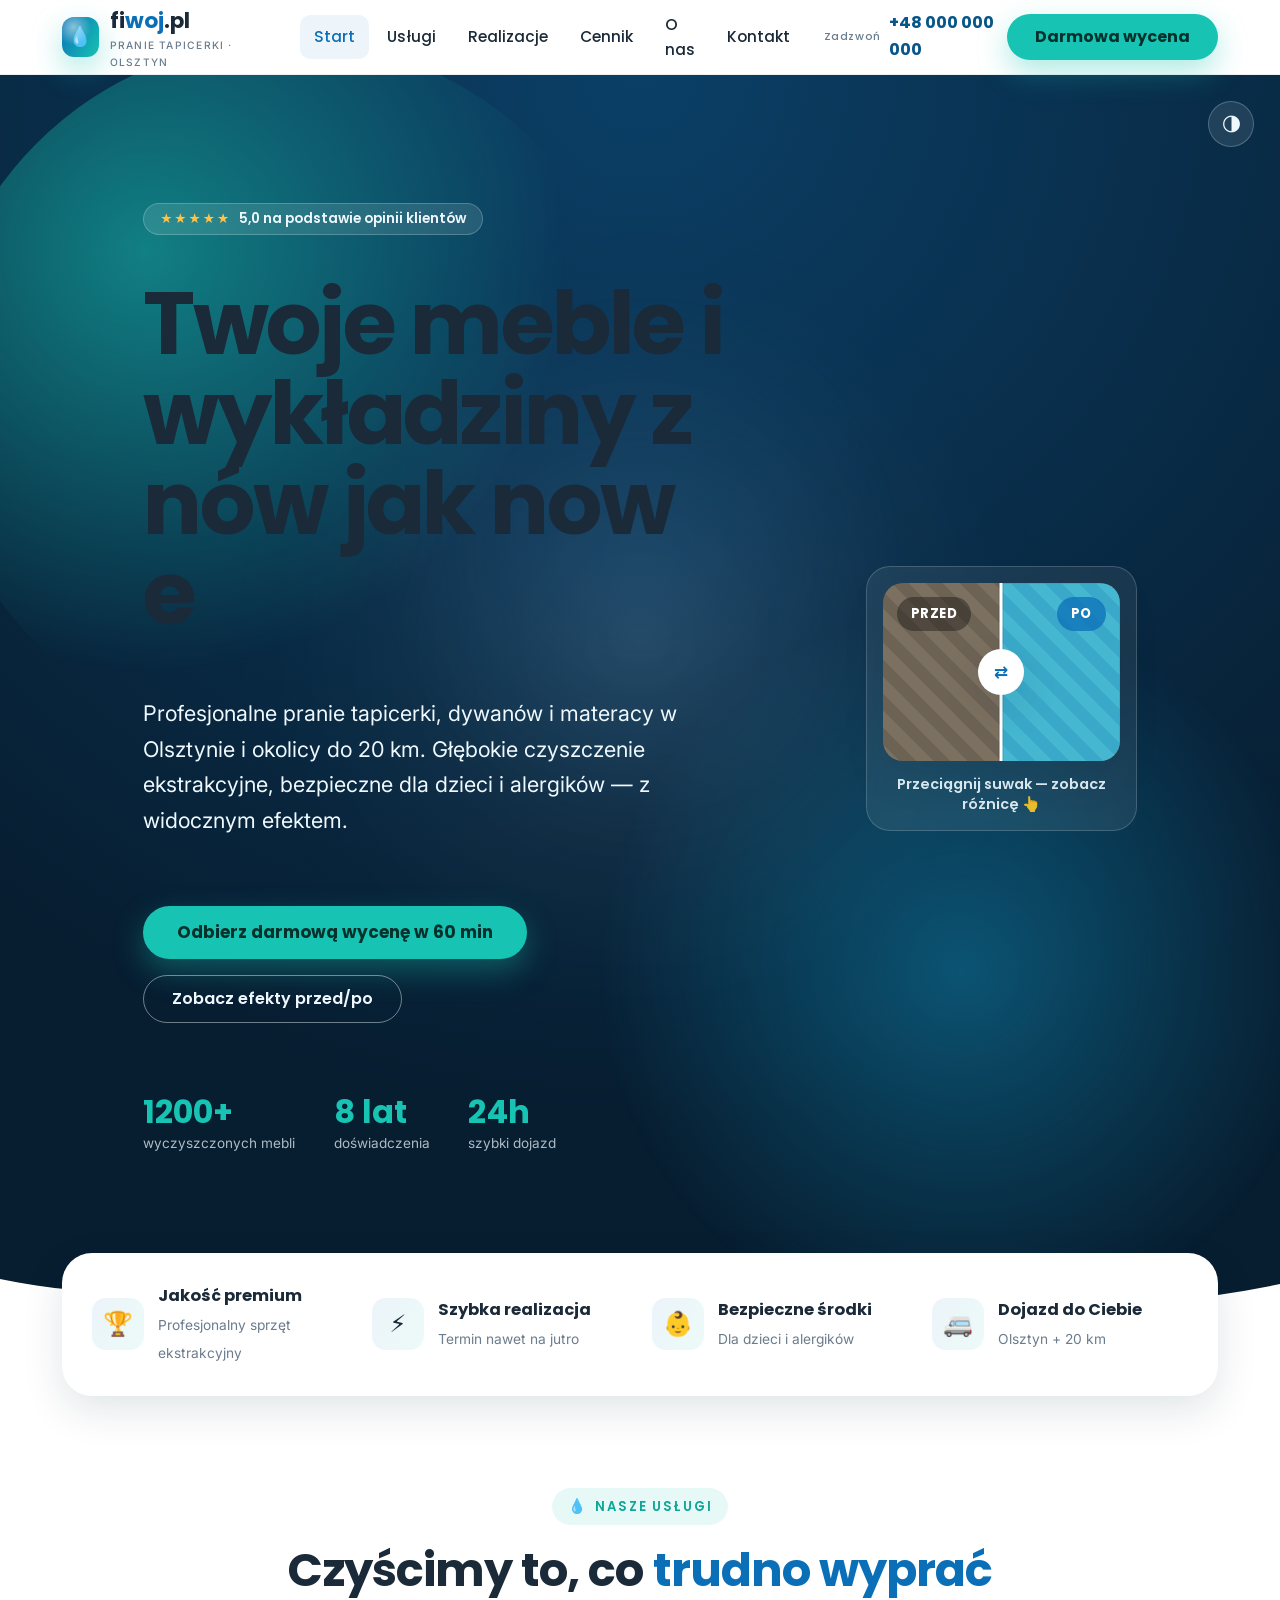
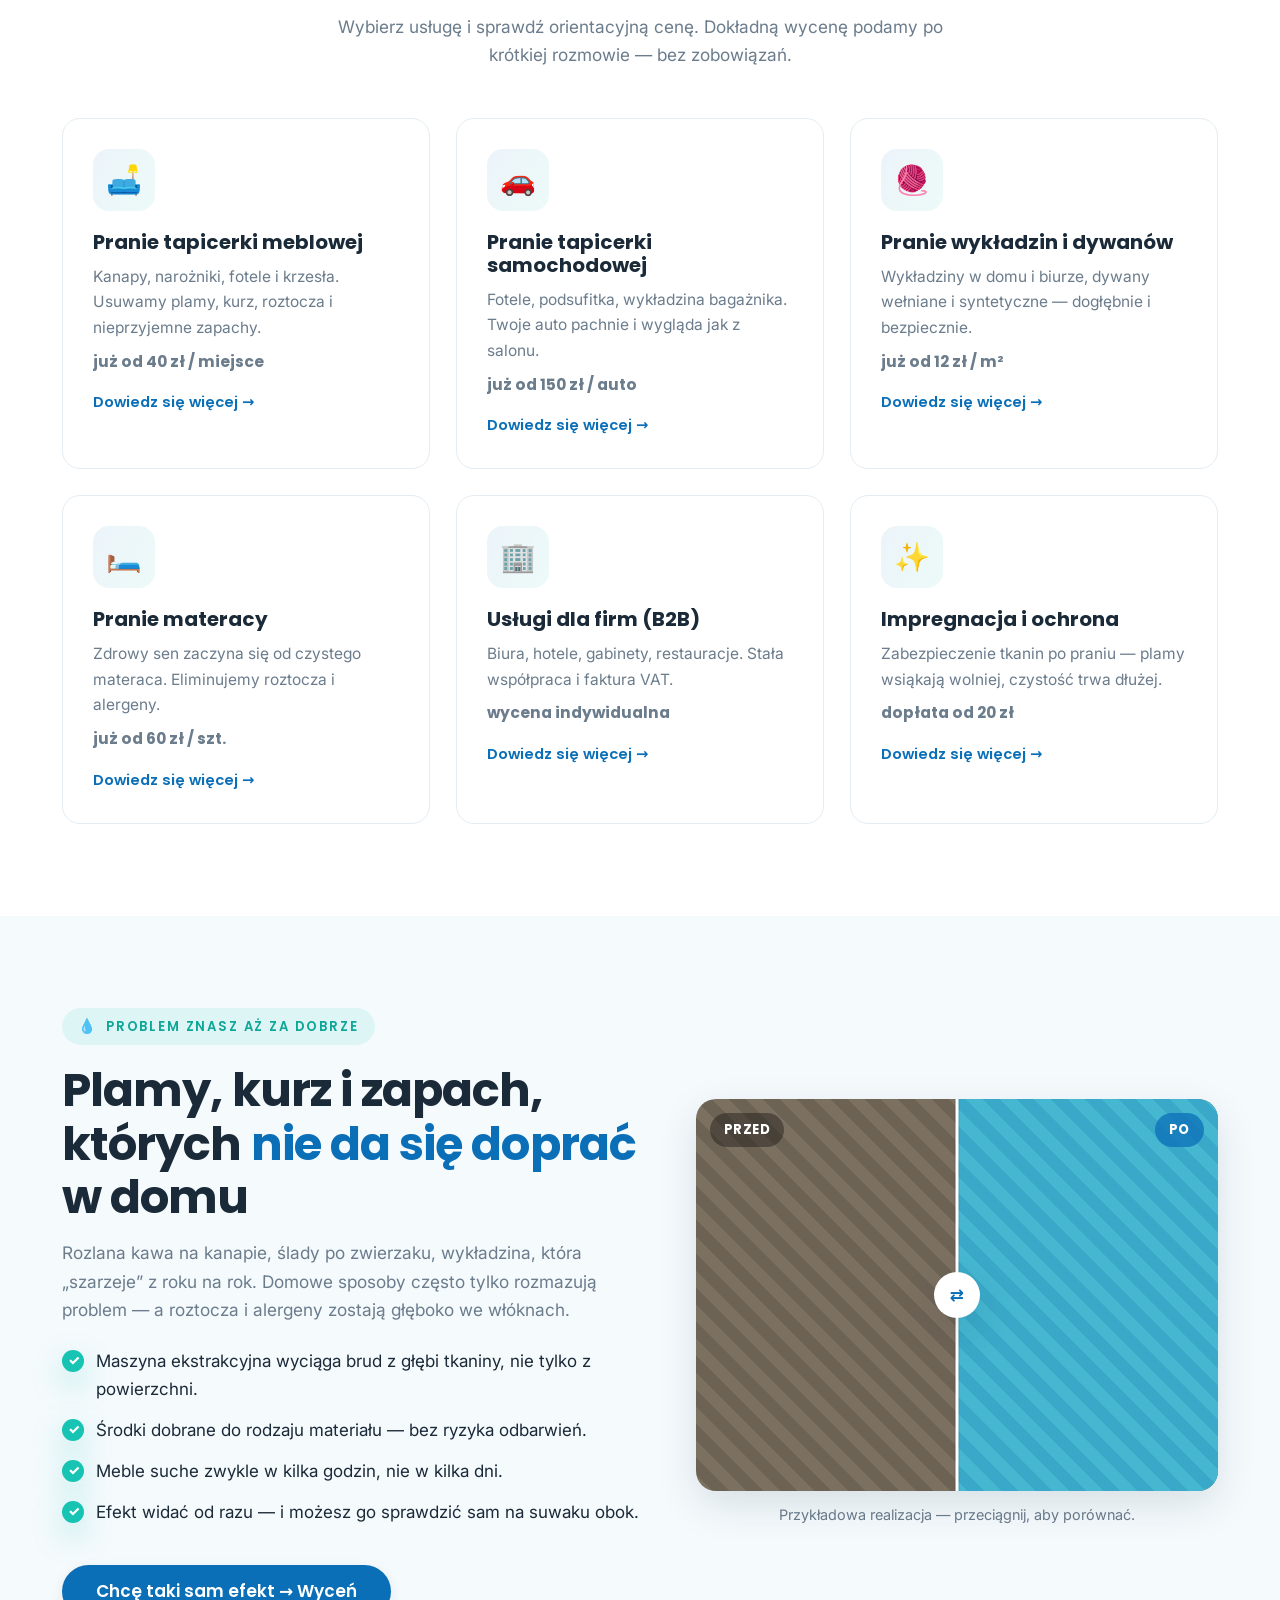
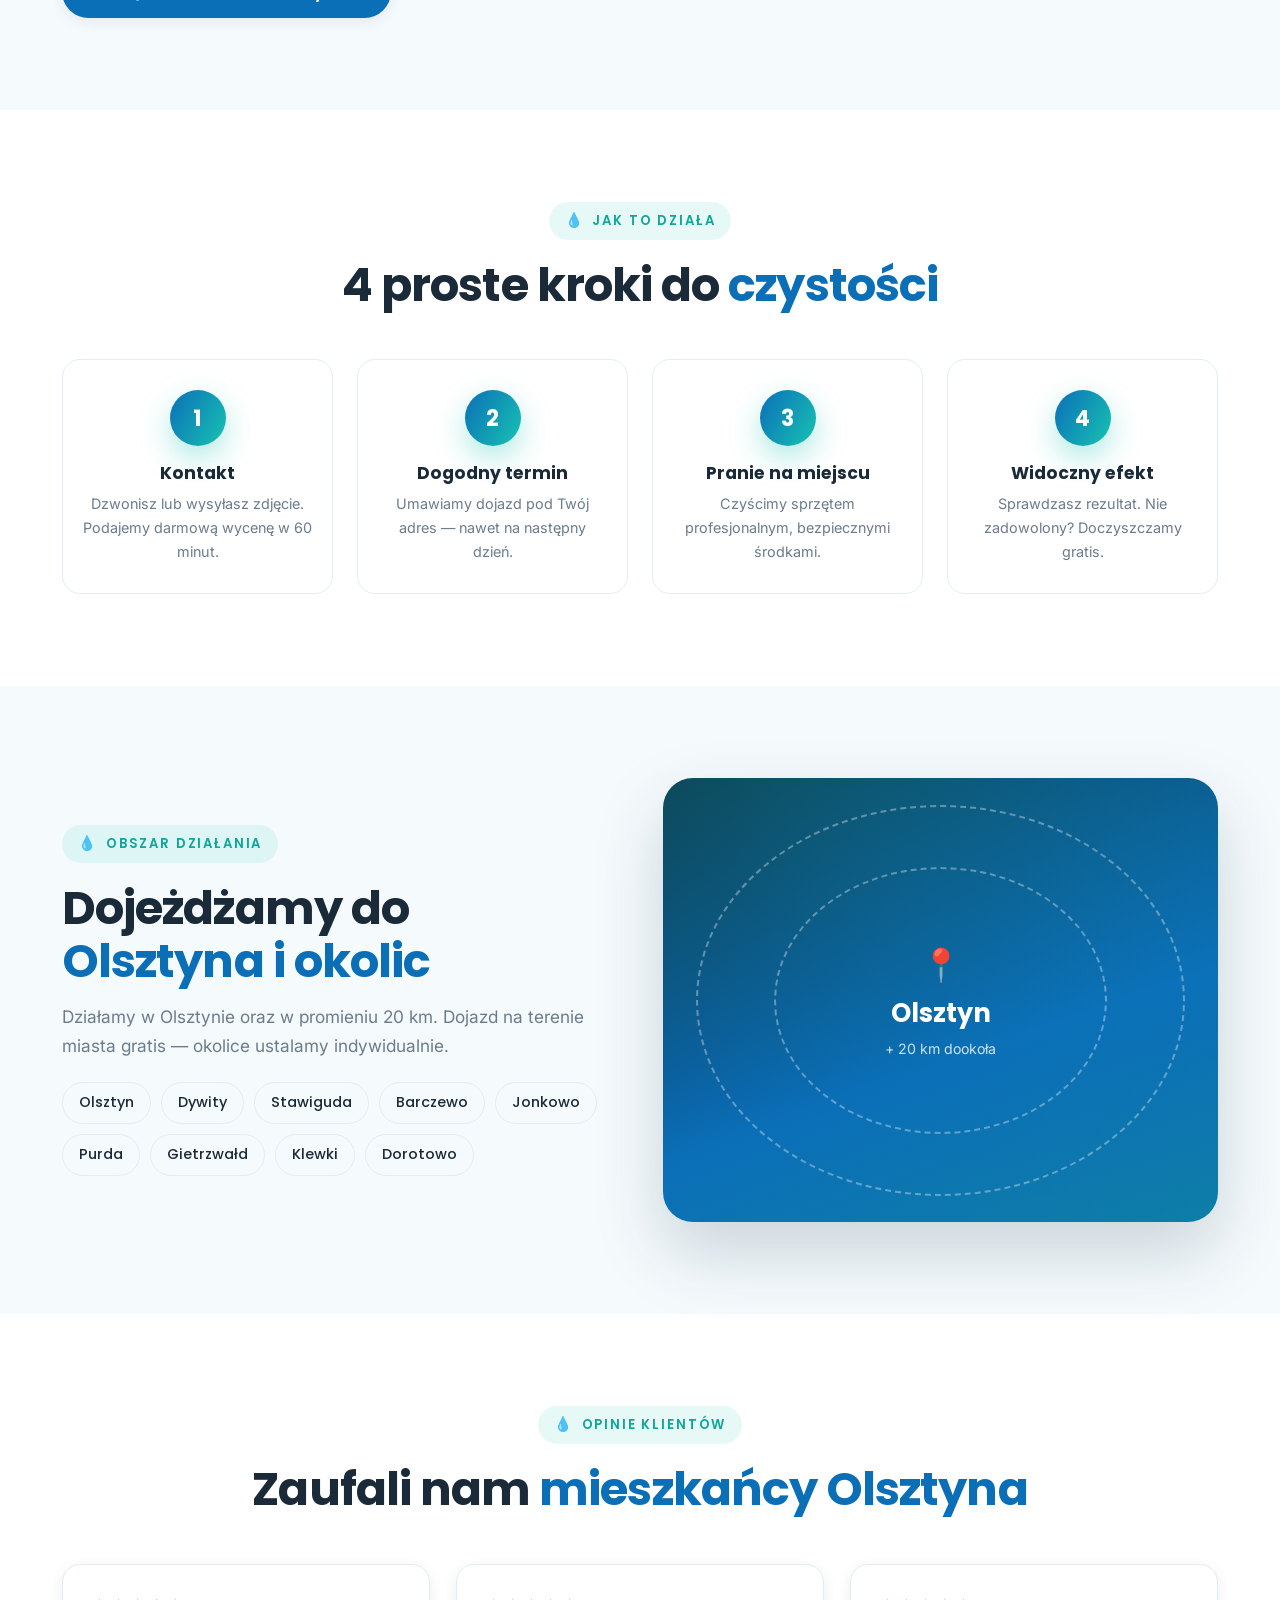
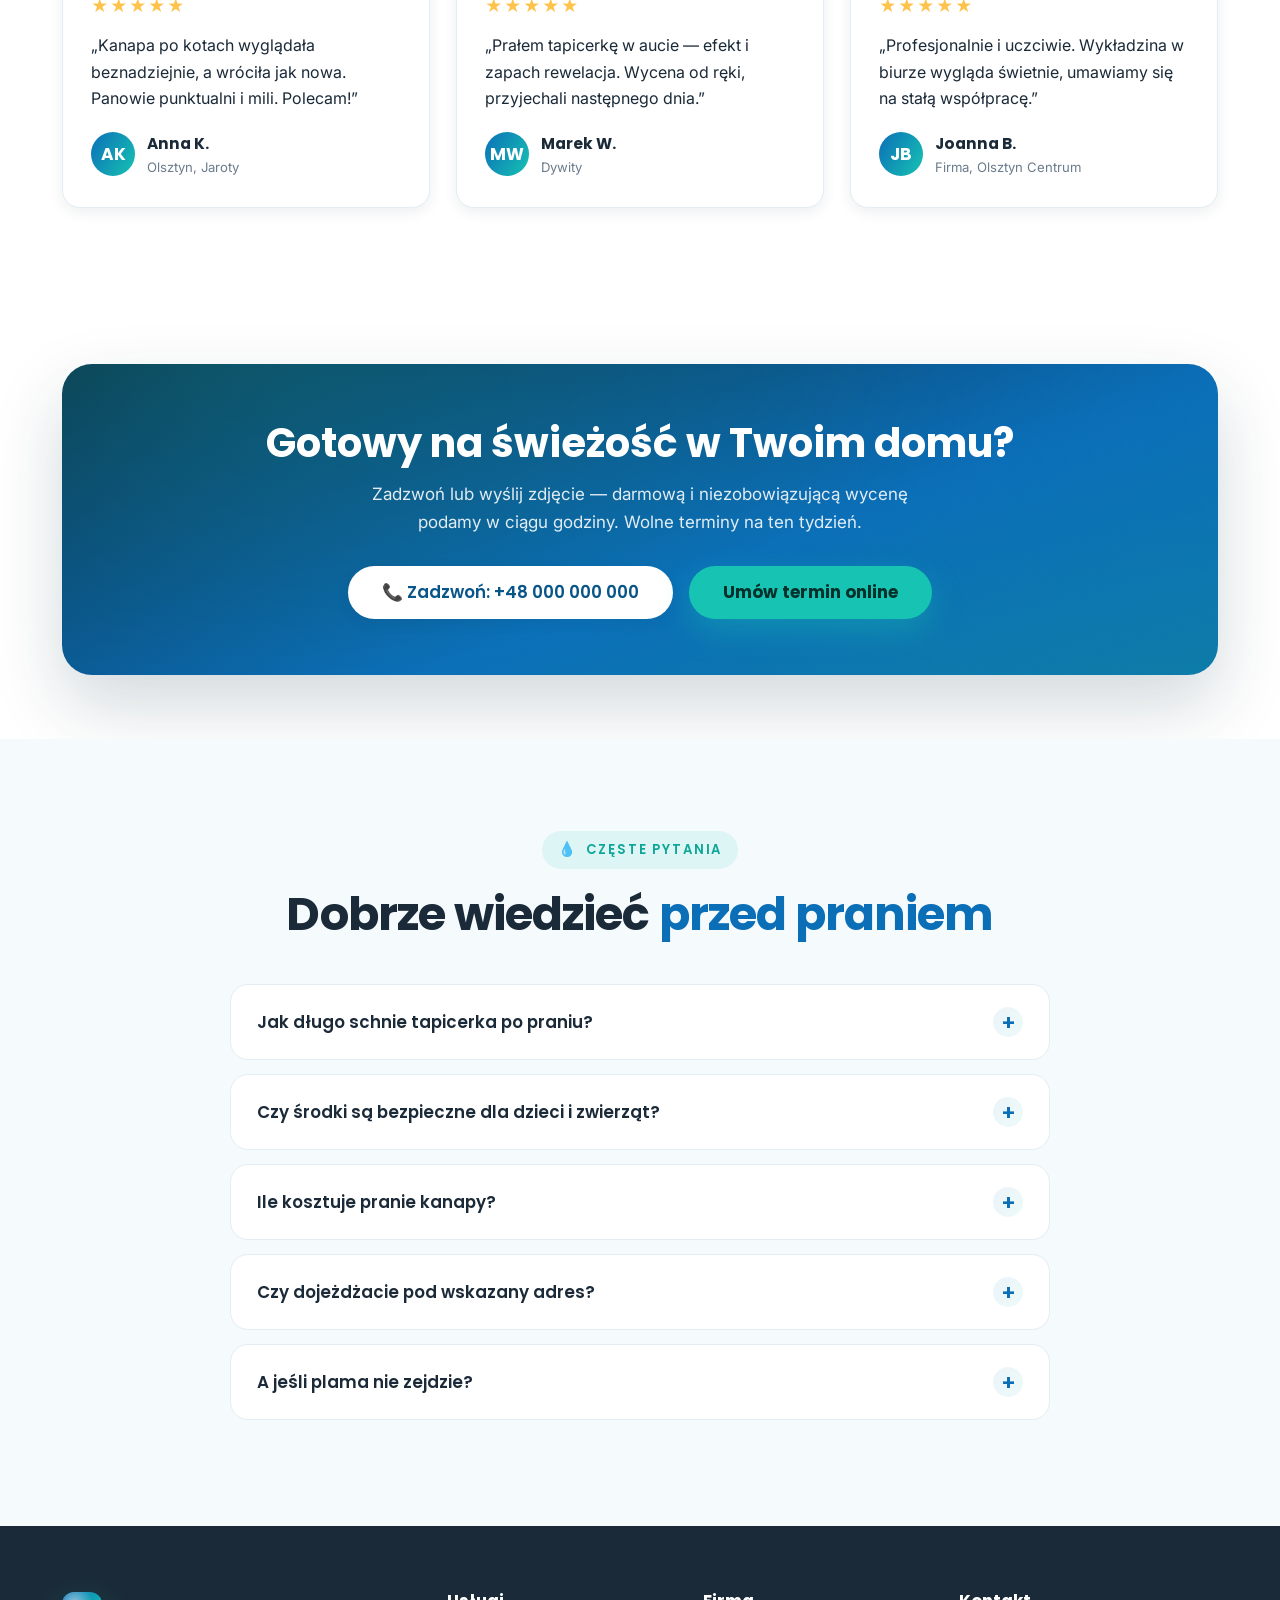
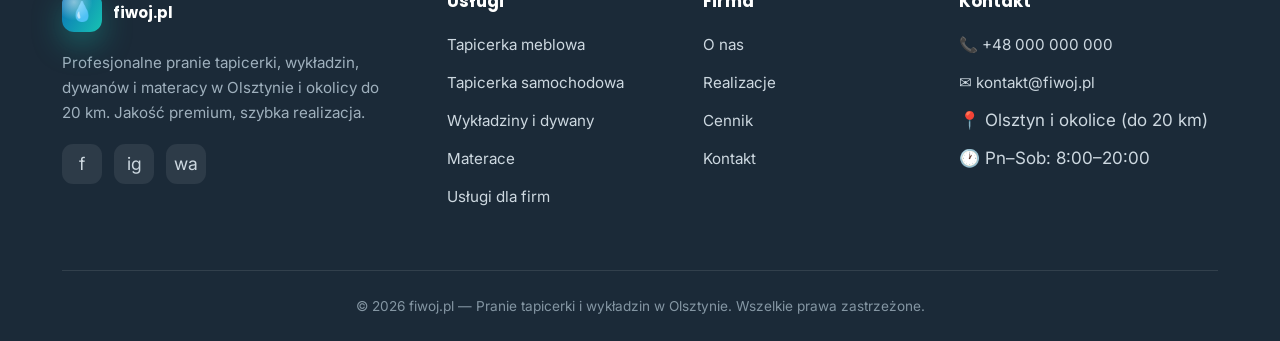
==== commit e05f41af: "feat(hero): interaktywny silnik hero-x (parallax lerp, stagger, motyw dark/light)" ====
--- a/index.html
+++ b/index.html
@@ -10,6 +10,7 @@
   <link rel="preconnect" href="https://fonts.gstatic.com" crossorigin />
   <link href="https://fonts.googleapis.com/css2?family=Poppins:wght@500;600;700&family=Inter:wght@400;500;600&display=swap" rel="stylesheet" />
   <link rel="stylesheet" href="css/style.css" />
+  <link rel="stylesheet" href="css/hero.css" />
 </head>
 <body>
 
@@ -36,38 +37,42 @@
     </div>
   </header>
 
-  <!-- ===== HERO ===== -->
-  <section class="hero">
-    <div class="hero__bubbles" aria-hidden="true"></div>
-    <div class="container">
-      <div class="hero__grid">
-        <div class="reveal in">
-          <span class="hero__badge"><span class="stars">★★★★★</span> 5,0 na podstawie opinii klientów</span>
-          <h1>Twoje meble i wykładziny znów <span class="hl">jak nowe</span></h1>
-          <p class="hero__sub">Profesjonalne pranie tapicerki, dywanów i materacy w Olsztynie i okolicy do 20 km. Głębokie czyszczenie ekstrakcyjne, bezpieczne dla dzieci i alergików — z widocznym efektem.</p>
-          <div class="hero__cta">
-            <a href="kontakt.html" class="btn btn--cta btn--lg">Odbierz darmową wycenę w 60 min</a>
-            <a href="realizacje.html" class="btn btn--ghost btn--lg">Zobacz efekty przed/po</a>
-          </div>
-          <div class="hero__trust">
-            <div><b><span data-count="1200" data-suffix="+">0</span></b><small>wyczyszczonych mebli</small></div>
-            <div><b><span data-count="8" data-suffix=" lat">0</span></b><small>doświadczenia</small></div>
-            <div><b><span data-count="24" data-suffix="h">0</span></b><small>szybki dojazd</small></div>
-          </div>
-        </div>
-        <div class="reveal in" data-delay="1">
-          <div class="hero__card">
-            <div class="ba" role="img" aria-label="Porównanie kanapy przed i po praniu">
-              <div class="ba__img ba__before"><span>PRZED</span></div>
-              <div class="ba__after ba__img"><span>PO</span></div>
-              <div class="ba__handle"></div>
-              <div class="ba__grip">⇄</div>
-            </div>
-            <p>Przeciągnij suwak — zobacz różnicę 👆</p>
-          </div>
-        </div>
-      </div>
-    </div>
+  <!-- ===== HERO (silnik hero-x: interaktywne tło + stagger + motyw) ===== -->
+  <section class="hero-x" data-hero data-theme="dark">
+    <button class="hero-x__toggle" data-theme-toggle aria-label="Przełącz motyw jasny/ciemny" title="Zmień motyw">🌗</button>
+
+    <div class="hero-x__field" data-hero-field aria-hidden="true">
+      <span class="hero-x__layer" style="--depth:.2"></span>
+      <span class="hero-x__layer" style="--depth:.55"></span>
+      <span class="hero-x__layer" style="--depth:.9"></span>
+    </div>
+
+    <div class="hero-x__inner">
+      <span class="hero-x__badge"><span class="stars">★★★★★</span> 5,0 na podstawie opinii klientów</span>
+      <h1 class="hero-x__title" data-split>Twoje meble i wykładziny znów jak nowe</h1>
+      <p class="hero-x__sub">Profesjonalne pranie tapicerki, dywanów i materacy w Olsztynie i okolicy do 20 km. Głębokie czyszczenie ekstrakcyjne, bezpieczne dla dzieci i alergików — z widocznym efektem.</p>
+      <div class="hero-x__cta">
+        <a href="kontakt.html" class="btn btn--cta btn--lg">Odbierz darmową wycenę w 60 min</a>
+        <a href="realizacje.html" class="hero-x__ghost">Zobacz efekty przed/po</a>
+      </div>
+      <div class="hero-x__stats">
+        <div><b><span data-count="1200" data-suffix="+">0</span></b><small>wyczyszczonych mebli</small></div>
+        <div><b><span data-count="8" data-suffix=" lat">0</span></b><small>doświadczenia</small></div>
+        <div><b><span data-count="24" data-suffix="h">0</span></b><small>szybki dojazd</small></div>
+      </div>
+      <div class="hero-x__media">
+        <div class="hero-x__card">
+          <div class="ba" role="img" aria-label="Porównanie kanapy przed i po praniu">
+            <div class="ba__img ba__before"><span>PRZED</span></div>
+            <div class="ba__after ba__img"><span>PO</span></div>
+            <div class="ba__handle"></div>
+            <div class="ba__grip">⇄</div>
+          </div>
+          <p>Przeciągnij suwak — zobacz różnicę 👆</p>
+        </div>
+      </div>
+    </div>
+
     <div class="wave-divider" aria-hidden="true">
       <svg viewBox="0 0 1440 90" preserveAspectRatio="none"><path fill="#ffffff" d="M0,45 C240,90 480,10 720,35 C960,60 1200,95 1440,50 L1440,90 L0,90 Z"></path></svg>
     </div>
@@ -318,5 +323,6 @@
   </div>
 
   <script src="js/main.js"></script>
+  <script type="module" src="js/hero.js"></script>
 </body>
 </html>
--- a/css/hero.css
+++ b/css/hero.css
@@ -0,0 +1,267 @@
+/* ============================================================================
+   fiwoj.pl — Hero Engine (CSS Layer)
+   ----------------------------------------------------------------------------
+   Wymagana struktura DOM (kontrakt komponentu, sterowany przez js/hero.js):
+
+   <section class="hero-x" data-hero data-theme="dark">
+     <div class="hero-x__field" data-hero-field>
+       <span class="hero-x__layer" style="--depth:.2"></span>
+       <span class="hero-x__layer" style="--depth:.5"></span>
+       <span class="hero-x__layer" style="--depth:.9"></span>
+     </div>
+     <div class="hero-x__inner">
+       <h1 class="hero-x__title" data-split>Twoje meble jak nowe</h1>
+       <p  class="hero-x__sub"   data-reveal>...</p>
+       <div class="hero-x__cta"  data-reveal>...</div>
+     </div>
+     <button data-theme-toggle></button>
+   </section>
+
+   Kluczowe zmienne runtime zapisywane przez JS:
+   --mx / --my : znormalizowana pozycja kursora w zakresie [-0.5 .. 0.5]
+                 (już wygładzona przez lerp — patrz PointerField w hero.js)
+   ========================================================================== */
+
+/* --- @property: rejestracja tokenów koloru jako <color>, aby paleta motywu
+       była INTERPOLOWALNA (płynne przejście dark/light bez przeładowania DOM;
+       niezarejestrowane custom properties nie podlegają tranzycji) ---------- */
+@property --c-bg-0   { syntax: "<color>"; inherits: true; initial-value: #071d30; }
+@property --c-bg-1   { syntax: "<color>"; inherits: true; initial-value: #0b6fb8; }
+@property --c-accent { syntax: "<color>"; inherits: true; initial-value: #17c3b2; }
+@property --c-ink    { syntax: "<color>"; inherits: true; initial-value: #f5fafd; }
+@property --c-haze   { syntax: "<color>"; inherits: true; initial-value: #0e7ea6; }
+
+:root {
+  /* ---- Easingi: skubizowane krzywe Beziera dla mikrodynamiki ------------- */
+  --ease-expo:    cubic-bezier(0.16, 1, 0.3, 1);      /* wyjście, „dociąganie” */
+  --ease-quart:   cubic-bezier(0.76, 0, 0.24, 1);     /* symetryczne przejścia */
+  --ease-spring:  cubic-bezier(0.34, 1.56, 0.64, 1);  /* lekki overshoot        */
+
+  /* ---- Siatka / spacing (fluid) ----------------------------------------- */
+  --grid-gutter: clamp(1rem, 3vw, 2.75rem);
+  --grid-cols: 12;
+  --space-block: clamp(4rem, 10vw, 9rem);
+
+  /* ---- Typografia fluid (modular scale, clamp = min | preferowany | max) - */
+  --type-h1:   clamp(2.4rem, 1.2rem + 6vw, 5.5rem);
+  --type-lead: clamp(1.05rem, 0.9rem + 0.9vw, 1.35rem);
+  --leading-tight: 1.02;
+
+  /* ---- Parametry ruchu tła (amplitudy parallaxu w px, mnożone przez --depth) */
+  --field-amp-x: 42px;
+  --field-amp-y: 34px;
+
+  /* ---- Timing staggera (odczytywany również w calc()) ------------------- */
+  --stagger-step: 42ms;
+}
+
+/* --- Palety motywów: JS przełącza [data-theme]; zmienne <color> tranzycjonują */
+[data-theme="dark"] {
+  --c-bg-0: #071d30; --c-bg-1: #0b3f66; --c-accent: #17c3b2;
+  --c-ink: #eef8fd;  --c-haze: #0e7ea6;
+}
+[data-theme="light"] {
+  --c-bg-0: #eaf5fb; --c-bg-1: #bfe6f3; --c-accent: #0ea697;
+  --c-ink: #0b2a3c;  --c-haze: #7fd0e6;
+}
+
+/* ============================ SEKCJA HERO =============================== */
+.hero-x {
+  container-type: inline-size;           /* źródło dla @container (izolacja od viewportu) */
+  container-name: hero;
+  position: relative;
+  isolation: isolate;                    /* własny kontekst dla mix-blend-mode warstw */
+  min-height: min(92svh, 900px);
+  display: grid;
+  place-items: center;
+  overflow: clip;
+  color: var(--c-ink);
+  background: radial-gradient(120% 120% at 50% 0%, var(--c-bg-1), var(--c-bg-0) 70%);
+  /* przejście palety przy zmianie motywu — tylko tokeny <color>, nie layout */
+  transition:
+    --c-bg-0 .6s var(--ease-quart), --c-bg-1 .6s var(--ease-quart),
+    --c-accent .6s var(--ease-quart), --c-ink .6s var(--ease-quart),
+    --c-haze .6s var(--ease-quart);
+}
+
+/* ---- Interaktywne tło: warstwy przesuwane przez --mx/--my (transform-only) */
+.hero-x__field {
+  position: absolute; inset: -10%;       /* nadmiar, by parallax nie odsłaniał krawędzi */
+  z-index: -1;
+  pointer-events: none;
+}
+.hero-x__layer {
+  position: absolute; inset: 0;
+  border-radius: 50%;
+  mix-blend-mode: screen;                /* addytywne mieszanie warstw świetlnych */
+  opacity: .55;
+  /* Parallax: translacja proporcjonalna do pozycji kursora * głębokość warstwy.
+     Wektor liczony w JS (lerp) → tu wyłącznie GPU-friendly transform.
+     3D-translate wymusza własną warstwę kompozytową. */
+  transform: translate3d(
+    calc(var(--mx, 0) * var(--field-amp-x) * var(--depth, 1) * 2),
+    calc(var(--my, 0) * var(--field-amp-y) * var(--depth, 1) * 2),
+    0);
+}
+.hero-x__layer:nth-child(1) { background: radial-gradient(circle at 30% 30%, var(--c-accent), transparent 60%); inset: 6% auto auto 4%;  width: 46%; aspect-ratio: 1; }
+.hero-x__layer:nth-child(2) { background: radial-gradient(circle at 50% 50%, var(--c-haze),   transparent 62%); inset: auto 2% 4% auto; width: 54%; aspect-ratio: 1; }
+.hero-x__layer:nth-child(3) { background: radial-gradient(circle at 50% 50%, var(--c-bg-1),   transparent 60%); inset: 20% 30% auto auto; width: 40%; aspect-ratio: 1; }
+
+/* ---- Reflektor podążający za kursorem: maska sprzężona z --mx/--my ------- */
+.hero-x::after {
+  content: ""; position: absolute; inset: 0; z-index: -1; pointer-events: none;
+  background: radial-gradient(circle at 50% 45%, color-mix(in oklab, var(--c-ink) 12%, transparent), transparent 45%);
+  /* mask-image przesuwana translacją środka o wektor kursora → efekt „światła” */
+  -webkit-mask-image: radial-gradient(circle at calc(50% + var(--mx,0) * 60%) calc(45% + var(--my,0) * 60%), #000 0, transparent 60%);
+          mask-image: radial-gradient(circle at calc(50% + var(--mx,0) * 60%) calc(45% + var(--my,0) * 60%), #000 0, transparent 60%);
+}
+
+/* ---- Warstwa treści: Grid + subgrid ----------------------------------- */
+.hero-x__inner {
+  display: grid;
+  grid-template-columns: repeat(var(--grid-cols), 1fr);
+  gap: var(--grid-gutter);
+  width: min(100% - 2 * var(--grid-gutter), 1200px);
+  padding-block: var(--space-block);
+}
+.hero-x__title,
+.hero-x__sub,
+.hero-x__cta {
+  grid-column: 2 / -2;                   /* domyślnie wąska kolumna czytelności */
+}
+
+/* Subgrid: tytuł dziedziczy ścieżki kolumn rodzica dla precyzyjnego wyrównania */
+.hero-x__title {
+  display: grid;
+  grid-template-columns: subgrid;
+  margin: 0;
+  font: 700 var(--type-h1) / var(--leading-tight) "Poppins", system-ui, sans-serif;
+  letter-spacing: -0.03em;
+}
+.hero-x__sub  { max-width: 46ch; font-size: var(--type-lead); opacity: .9; }
+
+/* @container: komponent reaguje na WŁASNĄ szerokość, nie na viewport ------ */
+@container hero (min-width: 720px) {
+  .hero-x__title { grid-column: 2 / span 9; }
+  .hero-x__sub   { grid-column: 2 / span 7; }
+}
+@container hero (max-width: 480px) {
+  .hero-x__title,
+  .hero-x__sub,
+  .hero-x__cta { grid-column: 1 / -1; }
+}
+
+/* ======================= STAGGERED TYPOGRAPHY ========================== */
+/* Węzły .char/.word wstrzykiwane w locie przez TextSplitter (hero.js).      */
+.hero-x__title .line { display: block; overflow: hidden; }  /* clip-path maski wejścia */
+.hero-x__title .char {
+  display: inline-block;
+  transform: translateY(115%) rotate(6deg);
+  opacity: 0;
+  will-change: transform, opacity;        /* zdejmowane po zakończeniu (patrz JS) */
+}
+/* Reveal: klasa dodawana przez StaggerReveal po wejściu w IntersectionObserver.
+   Delay proporcjonalny do indeksu znaku --i → efekt „fali”. */
+.hero-x[data-revealed] .char {
+  transform: translateY(0) rotate(0);
+  opacity: 1;
+  transition:
+    transform .9s var(--ease-expo),
+    opacity   .6s linear;
+  transition-delay: calc(var(--i, 0) * var(--stagger-step));
+}
+.hero-x[data-revealed] .char.is-settled { will-change: auto; }
+
+.hero-x__sub,
+.hero-x__cta { opacity: 0; transform: translateY(20px); }
+.hero-x[data-revealed] .hero-x__sub,
+.hero-x[data-revealed] .hero-x__cta {
+  opacity: 1; transform: none;
+  transition: opacity .7s var(--ease-expo) .35s, transform .7s var(--ease-expo) .35s;
+}
+
+/* ---- Kontrola will-change tła w czasie rzeczywistym (klasa z JS) -------- */
+.hero-x.is-pointer-active .hero-x__layer { will-change: transform; }
+
+/* ---- Dostępność: pełna neutralizacja ruchu ---------------------------- */
+@media (prefers-reduced-motion: reduce) {
+  .hero-x, .hero-x * { transition: none !important; animation: none !important; }
+  .hero-x__title .char { transform: none; opacity: 1; }
+  .hero-x__sub, .hero-x__cta { opacity: 1; transform: none; }
+  .hero-x__layer { transform: none; }
+}
+
+
+/* ============================================================================
+   WARSTWA INTEGRACJI — mapowanie treści fiwoj.pl na siatkę silnika hero-x.
+   Nowe elementy dostają jawną ścieżkę kolumn (brak auto-placement w kol. 1).
+   ========================================================================== */
+.hero-x__badge,
+.hero-x__stats,
+.hero-x__media { grid-column: 2 / -2; }
+
+/* Pojedynczy węzeł .line (wstrzyknięty przez TextSplitter) musi objąć cały
+   subgrid tytułu — inaczej trafiłby do jednej ścieżki kolumny. */
+.hero-x__title .line { grid-column: 1 / -1; }
+
+.hero-x__badge {
+  justify-self: start;
+  display: inline-flex; align-items: center; gap: .5rem;
+  padding: .5rem 1rem; margin-bottom: .4rem; border-radius: 999px;
+  font: 600 .85rem/1 "Poppins", system-ui, sans-serif;
+  background: color-mix(in oklab, var(--c-ink) 12%, transparent);
+  border: 1px solid color-mix(in oklab, var(--c-ink) 22%, transparent);
+}
+.hero-x__badge .stars { color: #ffc24b; letter-spacing: 2px; }
+
+.hero-x__sub { margin: 1.2rem 0 0; }
+
+.hero-x__cta { display: flex; flex-wrap: wrap; gap: 1rem; align-items: center; margin-top: 1.8rem; }
+.hero-x__ghost {
+  display: inline-flex; align-items: center; gap: .5rem;
+  padding: 15px 28px; border-radius: 999px;
+  font: 600 1rem/1 "Poppins", system-ui, sans-serif; color: var(--c-ink);
+  border: 1.5px solid color-mix(in oklab, var(--c-ink) 45%, transparent);
+  transition: transform .25s var(--ease-expo), background .25s var(--ease-quart);
+}
+.hero-x__ghost:hover { transform: translateY(-3px); background: color-mix(in oklab, var(--c-ink) 10%, transparent); }
+
+.hero-x__stats { display: flex; flex-wrap: wrap; gap: clamp(1.2rem, 3vw, 2.6rem); margin-top: 2.2rem; }
+.hero-x__stats b { display: block; font: 700 clamp(1.4rem, 1rem + 1.4vw, 2rem)/1 "Poppins", system-ui, sans-serif; color: var(--c-accent); }
+.hero-x__stats small { opacity: .72; font-size: .85rem; }
+
+.hero-x__media { justify-self: center; width: min(100%, 540px); margin-top: 2.4rem; }
+.hero-x__card {
+  padding: 16px; border-radius: 24px;
+  background: color-mix(in oklab, var(--c-ink) 8%, transparent);
+  border: 1px solid color-mix(in oklab, var(--c-ink) 18%, transparent);
+  -webkit-backdrop-filter: blur(6px); backdrop-filter: blur(6px);
+}
+.hero-x__card > p { text-align: center; margin: .8rem 0 0; font: 600 .9rem/1.4 "Poppins", system-ui, sans-serif; opacity: .9; }
+
+.hero-x__toggle {
+  position: absolute; top: clamp(1rem, 3vw, 1.6rem); right: clamp(1rem, 3vw, 1.6rem); z-index: 4;
+  width: 46px; height: 46px; border-radius: 50%; cursor: pointer;
+  display: grid; place-items: center; font-size: 1.2rem; color: var(--c-ink);
+  background: color-mix(in oklab, var(--c-ink) 10%, transparent);
+  border: 1px solid color-mix(in oklab, var(--c-ink) 24%, transparent);
+  transition: transform .35s var(--ease-spring), background .3s;
+}
+.hero-x__toggle:hover { transform: rotate(22deg) scale(1.06); }
+
+/* Wave divider domknięty do dołu sekcji (nad białą treścią strony). */
+.hero-x .wave-divider { position: absolute; bottom: -1px; left: 0; width: 100%; line-height: 0; }
+.hero-x .wave-divider svg { width: 100%; height: 90px; display: block; }
+
+/* Dwukolumnowy układ dopiero, gdy KONTENER (nie viewport) jest szeroki. */
+@container hero (min-width: 860px) {
+  .hero-x__badge,
+  .hero-x__title,
+  .hero-x__sub,
+  .hero-x__cta,
+  .hero-x__stats { grid-column: 2 / span 6; }
+  .hero-x__media {
+    grid-column: 9 / -2; grid-row: 1 / span 6;
+    align-self: center; justify-self: end; margin-top: 0;
+  }
+}
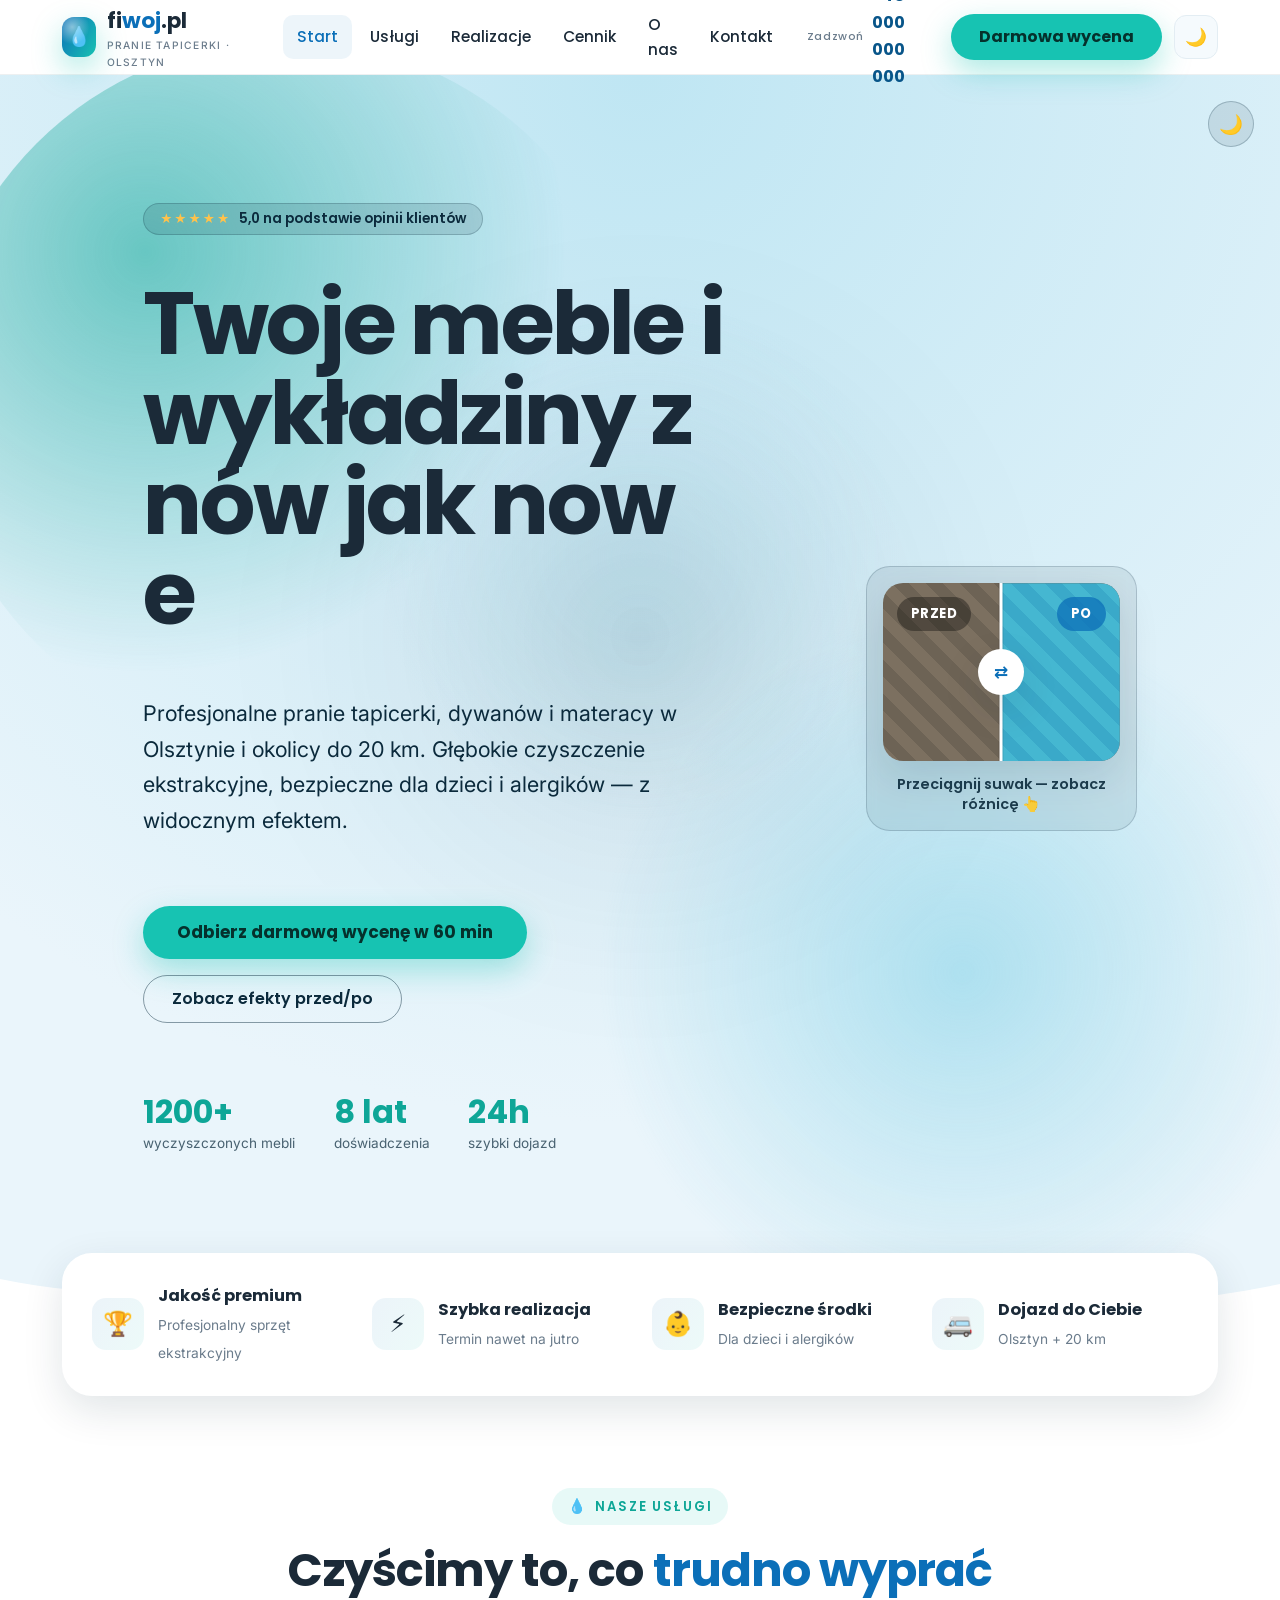
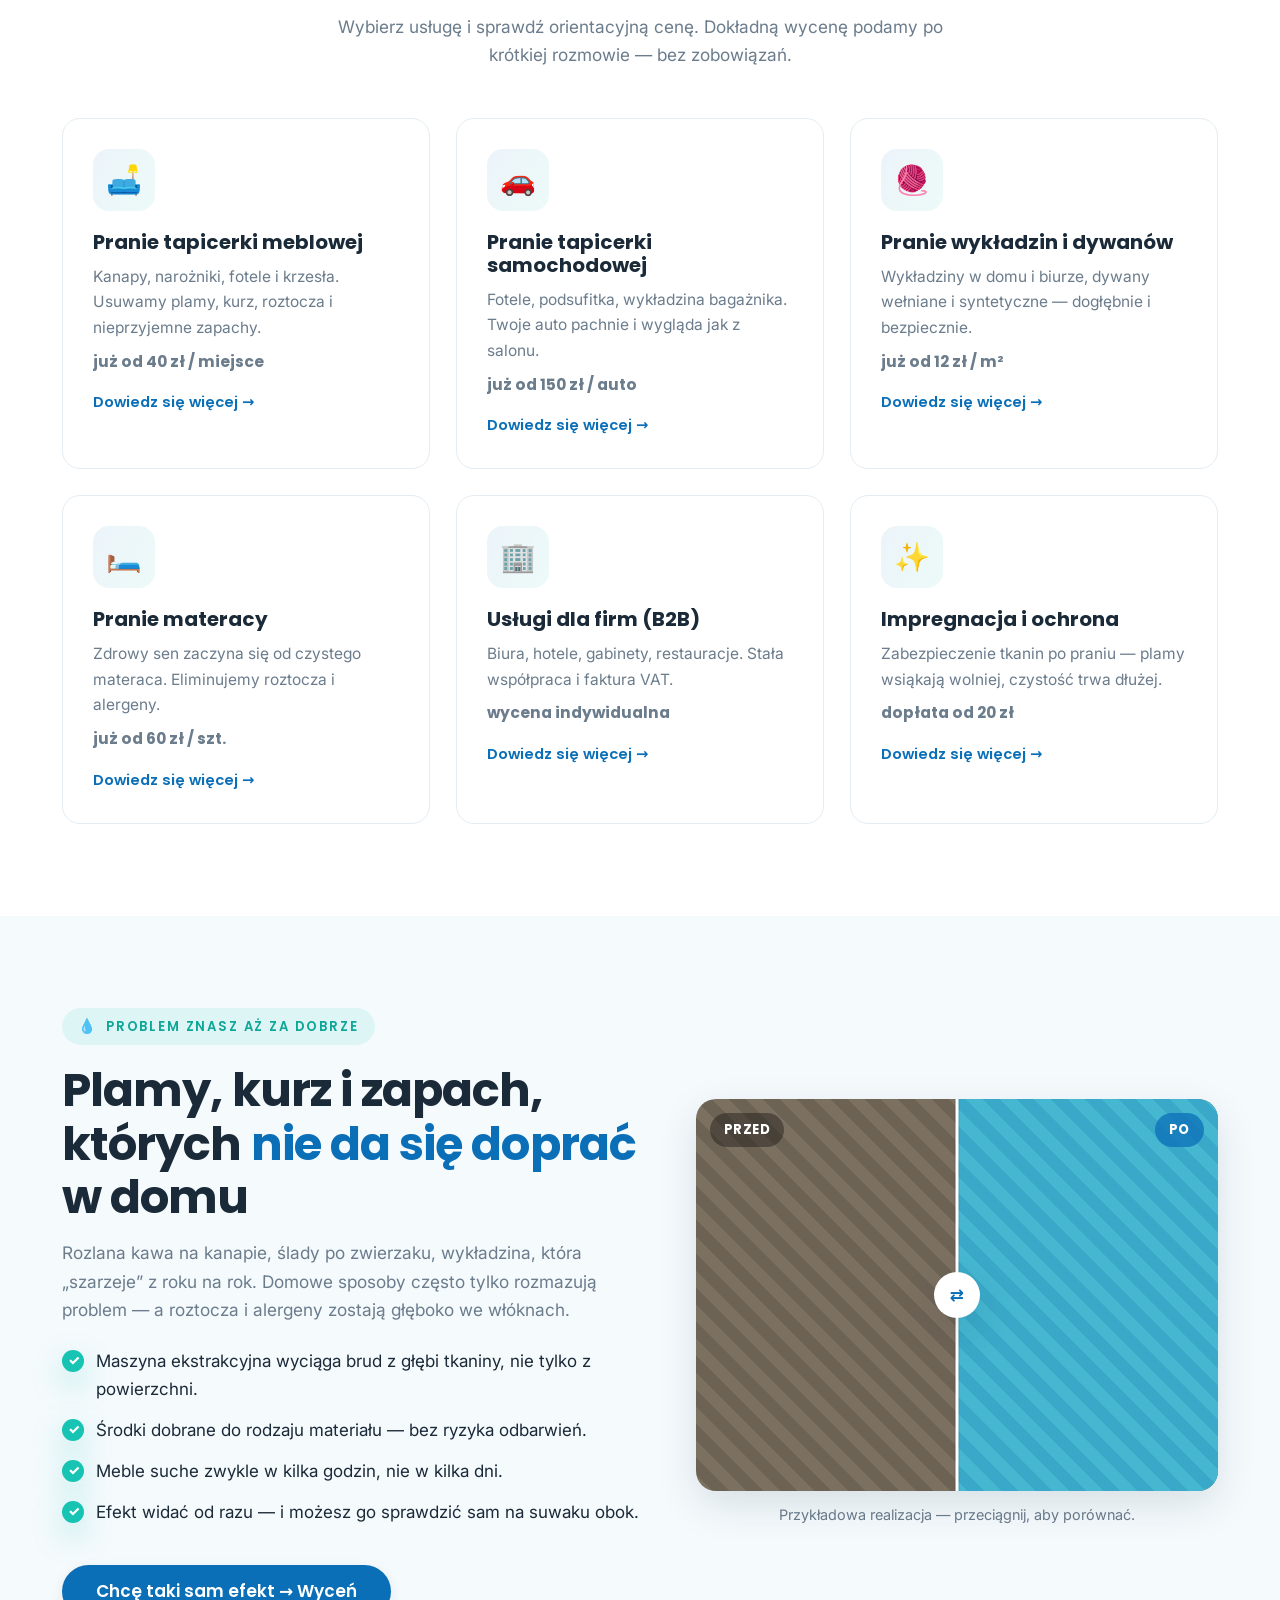
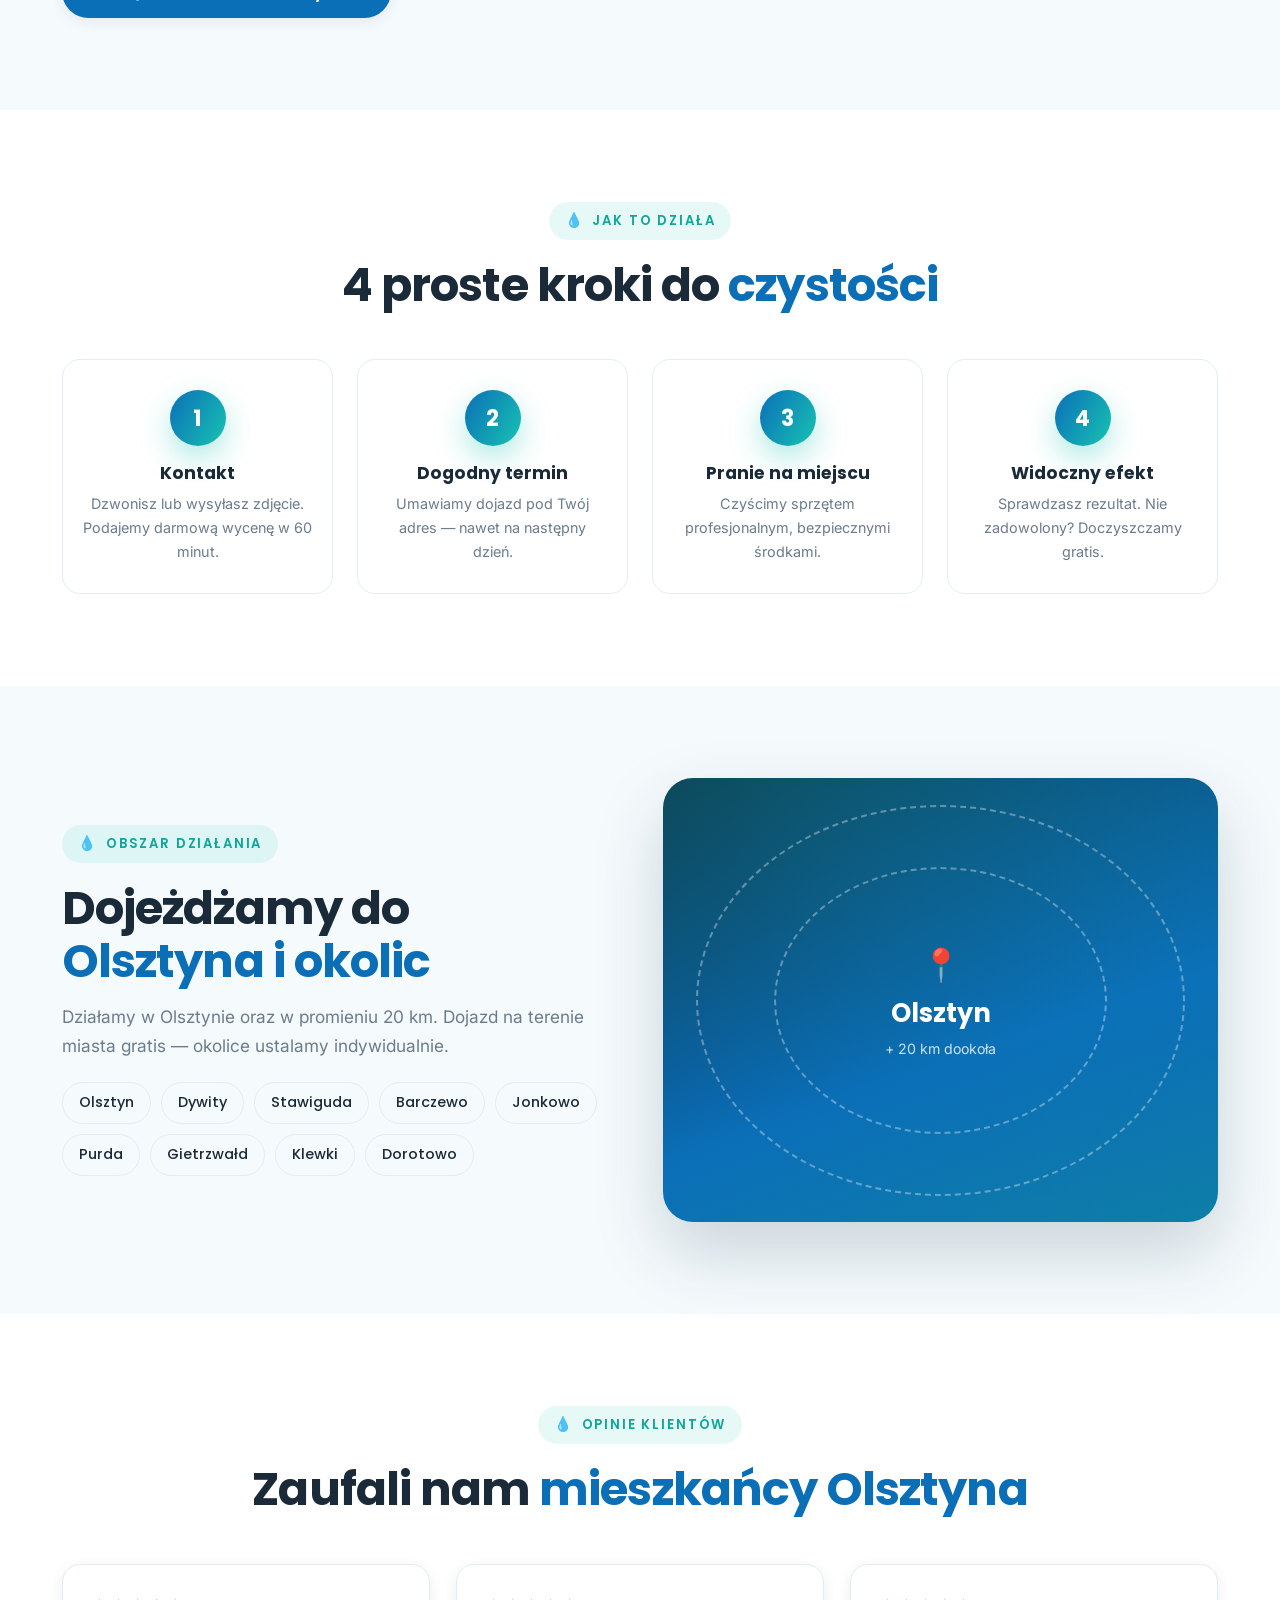
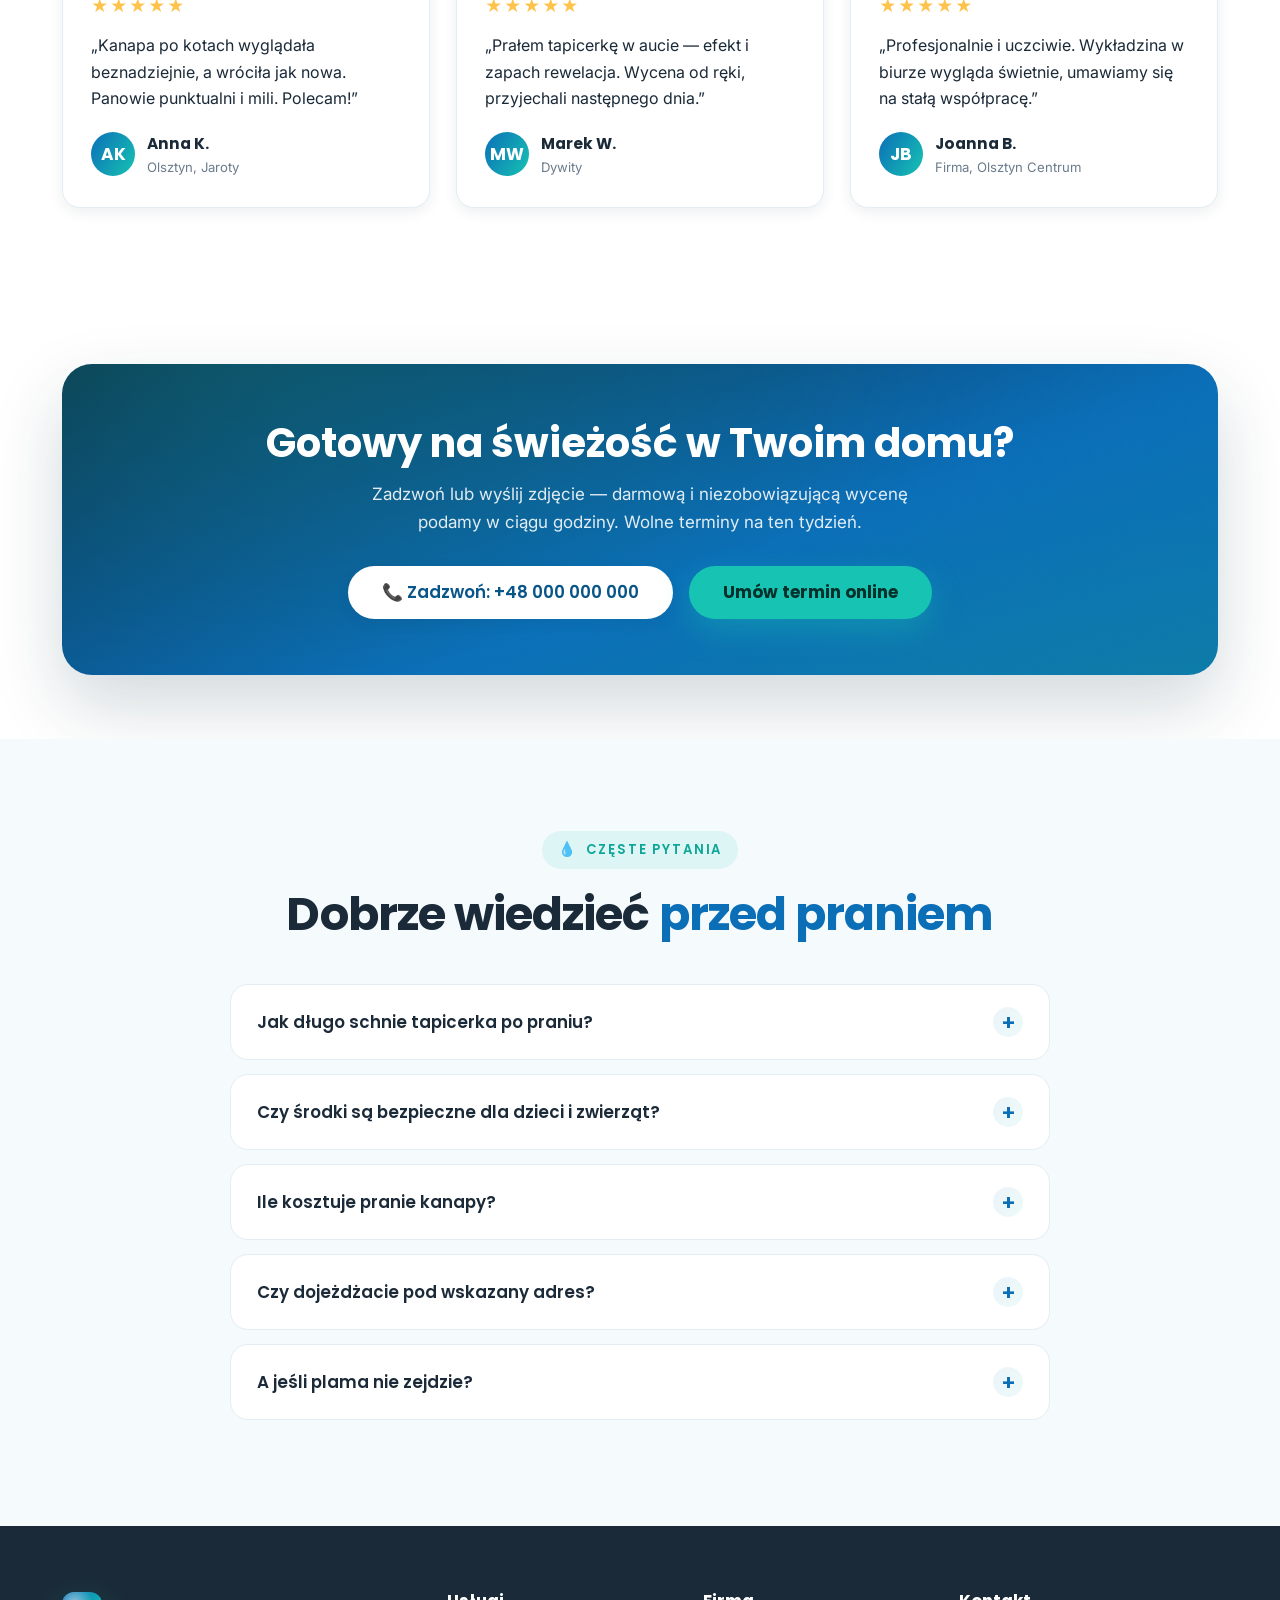
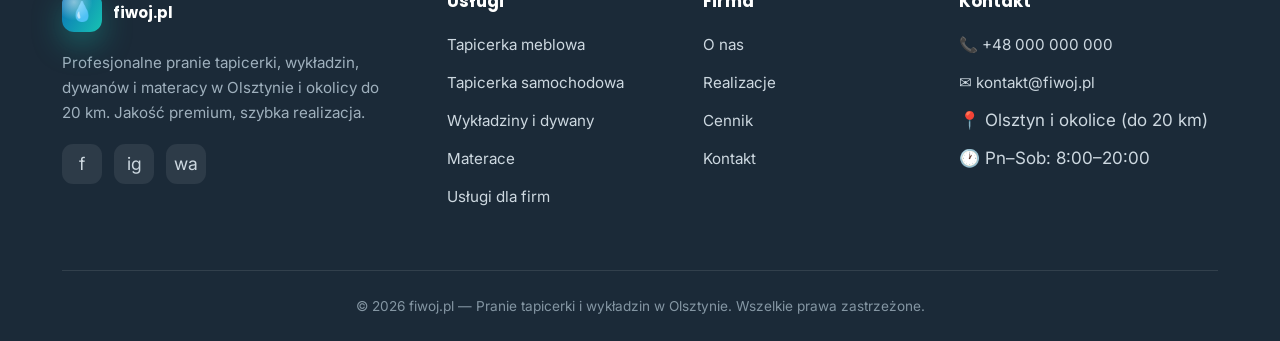
==== commit def1231d: "feat(theme): globalny motyw dark/light dla całej strony (tokeny, localStorage, przełącznik w headerz" ====
--- a/index.html
+++ b/index.html
@@ -11,6 +11,7 @@
   <link href="https://fonts.googleapis.com/css2?family=Poppins:wght@500;600;700&family=Inter:wght@400;500;600&display=swap" rel="stylesheet" />
   <link rel="stylesheet" href="css/style.css" />
   <link rel="stylesheet" href="css/hero.css" />
+  <script>try{var t=localStorage.getItem('fiwoj-theme')||(window.matchMedia&&matchMedia('(prefers-color-scheme:dark)').matches?'dark':'light');document.documentElement.setAttribute('data-theme',t);}catch(e){}</script>
 </head>
 <body>
 
@@ -32,13 +33,14 @@
       <div class="header__actions">
         <a href="tel:+48000000000" class="header__phone"><span>Zadzwoń</span>+48 000 000 000</a>
         <a href="kontakt.html" class="btn btn--cta">Darmowa wycena</a>
+        <button class="theme-toggle" data-theme-toggle aria-label="Przełącz motyw" title="Zmień motyw">🌙</button>
         <button class="burger" aria-label="Otwórz menu" aria-expanded="false"><span></span><span></span><span></span></button>
       </div>
     </div>
   </header>
 
   <!-- ===== HERO (silnik hero-x: interaktywne tło + stagger + motyw) ===== -->
-  <section class="hero-x" data-hero data-theme="dark">
+  <section class="hero-x" data-hero>
     <button class="hero-x__toggle" data-theme-toggle aria-label="Przełącz motyw jasny/ciemny" title="Zmień motyw">🌗</button>
 
     <div class="hero-x__field" data-hero-field aria-hidden="true">
@@ -323,6 +325,7 @@
   </div>
 
   <script src="js/main.js"></script>
+  <script type="module" src="js/theme.js"></script>
   <script type="module" src="js/hero.js"></script>
 </body>
 </html>
--- a/css/style.css
+++ b/css/style.css
@@ -39,6 +39,49 @@
   --shadow-teal: 0 12px 30px rgba(23,195,178,.35);
   --container: 1200px;
   --ease: cubic-bezier(.22,.61,.36,1);
+
+  /* powierzchnia bazowa strony (motyw jasny = domyślny) */
+  --bg: #ffffff;
+  color-scheme: light;
+}
+
+/* ---------- 1b. Motyw ciemny — globalny, sterowany [data-theme] na <html> ----------
+   Nadpisujemy semantyczne tokeny powierzchni/tekstu; cała kaskada dziedziczy zmianę. */
+[data-theme="dark"] {
+  --bg: #0a1a26;
+  --white: #12293b;               /* powierzchnie: karty, header, formularze */
+  --ice: #0d2334;                 /* tła alternatywne, inputy, chipy, burger */
+  --graphite: #e9f3fa;            /* tekst podstawowy */
+  --neutral: #93a7b6;             /* tekst pomocniczy */
+  --neutral-light: rgba(255,255,255,.12);
+  --shadow-sm: 0 4px 14px rgba(0,0,0,.45);
+  --shadow-md: 0 14px 40px rgba(0,0,0,.5);
+  --shadow-lg: 0 26px 60px rgba(0,0,0,.6);
+  color-scheme: dark;
+}
+[data-theme="dark"] .header     { background: rgba(10,26,38,.82); border-bottom-color: rgba(255,255,255,.08); }
+[data-theme="dark"] .mobile-bar { background: rgba(10,26,38,.96); }
+[data-theme="dark"] .header__phone { color: #8fd0f0; }
+/* „Zadzwoń” pozostaje jasny — siedzi na ciemnych panelach gradientowych w obu motywach */
+[data-theme="dark"] .btn--phone { background: #e8f4ff; color: #08415f; }
+
+/* Przełącznik motywu w headerze */
+.theme-toggle {
+  width: 44px; height: 44px; border-radius: 12px; flex: none;
+  display: grid; place-items: center; font-size: 1.1rem; line-height: 1;
+  background: var(--ice); color: var(--graphite); border: 1px solid var(--neutral-light);
+  transition: transform .35s var(--ease), background-color .3s, color .3s, border-color .3s;
+}
+.theme-toggle:hover { transform: rotate(20deg) scale(1.06); color: var(--blue); }
+
+/* Wave-divider zlewa się z tłem sekcji poniżej (CSS `fill` nadpisuje atrybut presentation) */
+.wave-divider path { fill: var(--bg); }
+
+/* Płynne przejścia motywu dla powierzchni bez własnych hover-transformacji */
+.section--ice, .step, .review, .trust-strip, .chip, .form-card, .mobile-bar,
+.field input, .field select, .field textarea, .wave-divider path {
+  transition: background-color .45s var(--ease), border-color .45s var(--ease),
+              color .45s var(--ease), fill .45s var(--ease);
 }
 
 /* ---------- 2. Reset ---------- */
@@ -48,8 +91,9 @@
 body {
   font-family: var(--font-body);
   color: var(--graphite);
-  background: var(--white);
+  background: var(--bg);
   line-height: 1.65;
+  transition: background-color .5s var(--ease), color .5s var(--ease);
   font-size: 17px;
   overflow-x: hidden;
   -webkit-font-smoothing: antialiased;
@@ -110,7 +154,7 @@
   background: rgba(255,255,255,.82);
   backdrop-filter: blur(14px); -webkit-backdrop-filter: blur(14px);
   border-bottom: 1px solid rgba(11,42,60,.07);
-  transition: box-shadow .3s;
+  transition: box-shadow .3s, background-color .45s var(--ease), border-color .45s var(--ease);
 }
 .header.scrolled { box-shadow: var(--shadow-sm); }
 .header__inner { display: flex; align-items: center; justify-content: space-between; height: 74px; gap: 20px; }
@@ -205,8 +249,8 @@
 .grid--4 { grid-template-columns: repeat(4,1fr); }
 
 .card {
-  background: #fff; border: 1px solid var(--neutral-light); border-radius: var(--radius);
-  padding: 30px; transition: transform .3s var(--ease), box-shadow .3s var(--ease), border-color .3s;
+  background: var(--white); border: 1px solid var(--neutral-light); border-radius: var(--radius);
+  padding: 30px; transition: transform .3s var(--ease), box-shadow .3s var(--ease), border-color .45s var(--ease), background-color .45s var(--ease);
   position: relative; overflow: hidden;
 }
 .card::before { content:""; position:absolute; top:0; left:0; right:0; height: 4px; background: var(--grad-brand); transform: scaleX(0); transform-origin: left; transition: transform .35s var(--ease); }
@@ -228,7 +272,7 @@
 
 /* ---------- 10. Kroki / proces ---------- */
 .steps { display: grid; grid-template-columns: repeat(4,1fr); gap: 24px; counter-reset: step; }
-.step { position: relative; text-align: center; padding: 30px 20px; background: #fff; border-radius: var(--radius); border: 1px solid var(--neutral-light); }
+.step { position: relative; text-align: center; padding: 30px 20px; background: var(--white); border-radius: var(--radius); border: 1px solid var(--neutral-light); }
 .step__num { counter-increment: step; width: 56px; height: 56px; margin: 0 auto 18px; border-radius: 50%; background: var(--grad-brand); color: #fff; font-family: var(--font-head); font-weight: 700; font-size: 1.4rem; display: grid; place-items: center; box-shadow: var(--shadow-teal); }
 .step__num::before { content: counter(step); }
 .step h4 { font-size: 1.08rem; margin-bottom: 8px; }
@@ -246,7 +290,7 @@
 .chip:hover { border-color: var(--teal); color: var(--teal-deep); }
 
 /* ---------- 12. Opinie ---------- */
-.review { background: #fff; border-radius: var(--radius); padding: 28px; box-shadow: var(--shadow-sm); border: 1px solid var(--neutral-light); }
+.review { background: var(--white); border-radius: var(--radius); padding: 28px; box-shadow: var(--shadow-sm); border: 1px solid var(--neutral-light); }
 .review__stars { color: var(--star); letter-spacing: 2px; font-size: 1.05rem; margin-bottom: 12px; }
 .review p { font-size: 1rem; margin-bottom: 18px; }
 .review__author { display: flex; align-items: center; gap: 12px; }
@@ -262,7 +306,7 @@
 
 /* ---------- 14. FAQ ---------- */
 .faq { max-width: 820px; margin-inline: auto; }
-.faq__item { background: #fff; border: 1px solid var(--neutral-light); border-radius: var(--radius); margin-bottom: 14px; overflow: hidden; transition: box-shadow .3s, border-color .3s; }
+.faq__item { background: var(--white); border: 1px solid var(--neutral-light); border-radius: var(--radius); margin-bottom: 14px; overflow: hidden; transition: box-shadow .3s, border-color .45s var(--ease), background-color .45s var(--ease); }
 .faq__item.open { box-shadow: var(--shadow-md); border-color: transparent; }
 .faq__q { width: 100%; display: flex; justify-content: space-between; align-items: center; gap: 16px; padding: 22px 26px; text-align: left; font-family: var(--font-head); font-weight: 600; font-size: 1.05rem; color: var(--graphite); }
 .faq__q .plus { flex: none; width: 30px; height: 30px; border-radius: 50%; background: var(--grad-brand-soft); color: var(--blue); display: grid; place-items: center; font-size: 1.3rem; transition: transform .3s; }
@@ -271,14 +315,14 @@
 .faq__a p { padding: 0 26px 24px; color: var(--neutral); }
 
 /* ---------- 15. Formularz ---------- */
-.form-card { background: #fff; border-radius: var(--radius-lg); box-shadow: var(--shadow-lg); padding: 40px; }
+.form-card { background: var(--white); border-radius: var(--radius-lg); box-shadow: var(--shadow-lg); padding: 40px; }
 .field { margin-bottom: 18px; }
 .field label { display: block; font-family: var(--font-head); font-weight: 500; font-size: .9rem; margin-bottom: 7px; }
 .field input, .field select, .field textarea {
   width: 100%; padding: 14px 16px; border: 1.5px solid var(--neutral-light); border-radius: 12px;
   font-family: var(--font-body); font-size: 1rem; color: var(--graphite); background: var(--ice); transition: border-color .2s, background .2s;
 }
-.field input:focus, .field select:focus, .field textarea:focus { outline: none; border-color: var(--teal); background: #fff; }
+.field input:focus, .field select:focus, .field textarea:focus { outline: none; border-color: var(--teal); background: var(--white); }
 .field textarea { resize: vertical; min-height: 110px; }
 .form-note { font-size: .82rem; color: var(--neutral); margin-top: 10px; }
 .form-success { display: none; background: rgba(23,195,178,.12); border: 1px solid var(--teal); color: var(--teal-deep); padding: 16px; border-radius: 12px; font-family: var(--font-head); font-weight: 600; margin-bottom: 18px; }
@@ -331,7 +375,7 @@
   .header__actions .btn--cta { display: none; }
   .nav.open {
     display: flex; position: fixed; inset: 74px 0 auto 0; flex-direction: column; gap: 0;
-    background: #fff; padding: 16px 22px 26px; box-shadow: var(--shadow-lg); border-bottom: 1px solid var(--neutral-light);
+    background: var(--white); padding: 16px 22px 26px; box-shadow: var(--shadow-lg); border-bottom: 1px solid var(--neutral-light);
   }
   .nav.open a { width: 100%; padding: 15px 12px; border-bottom: 1px solid var(--ice); border-radius: 0; }
   .mobile-bar { display: flex; }
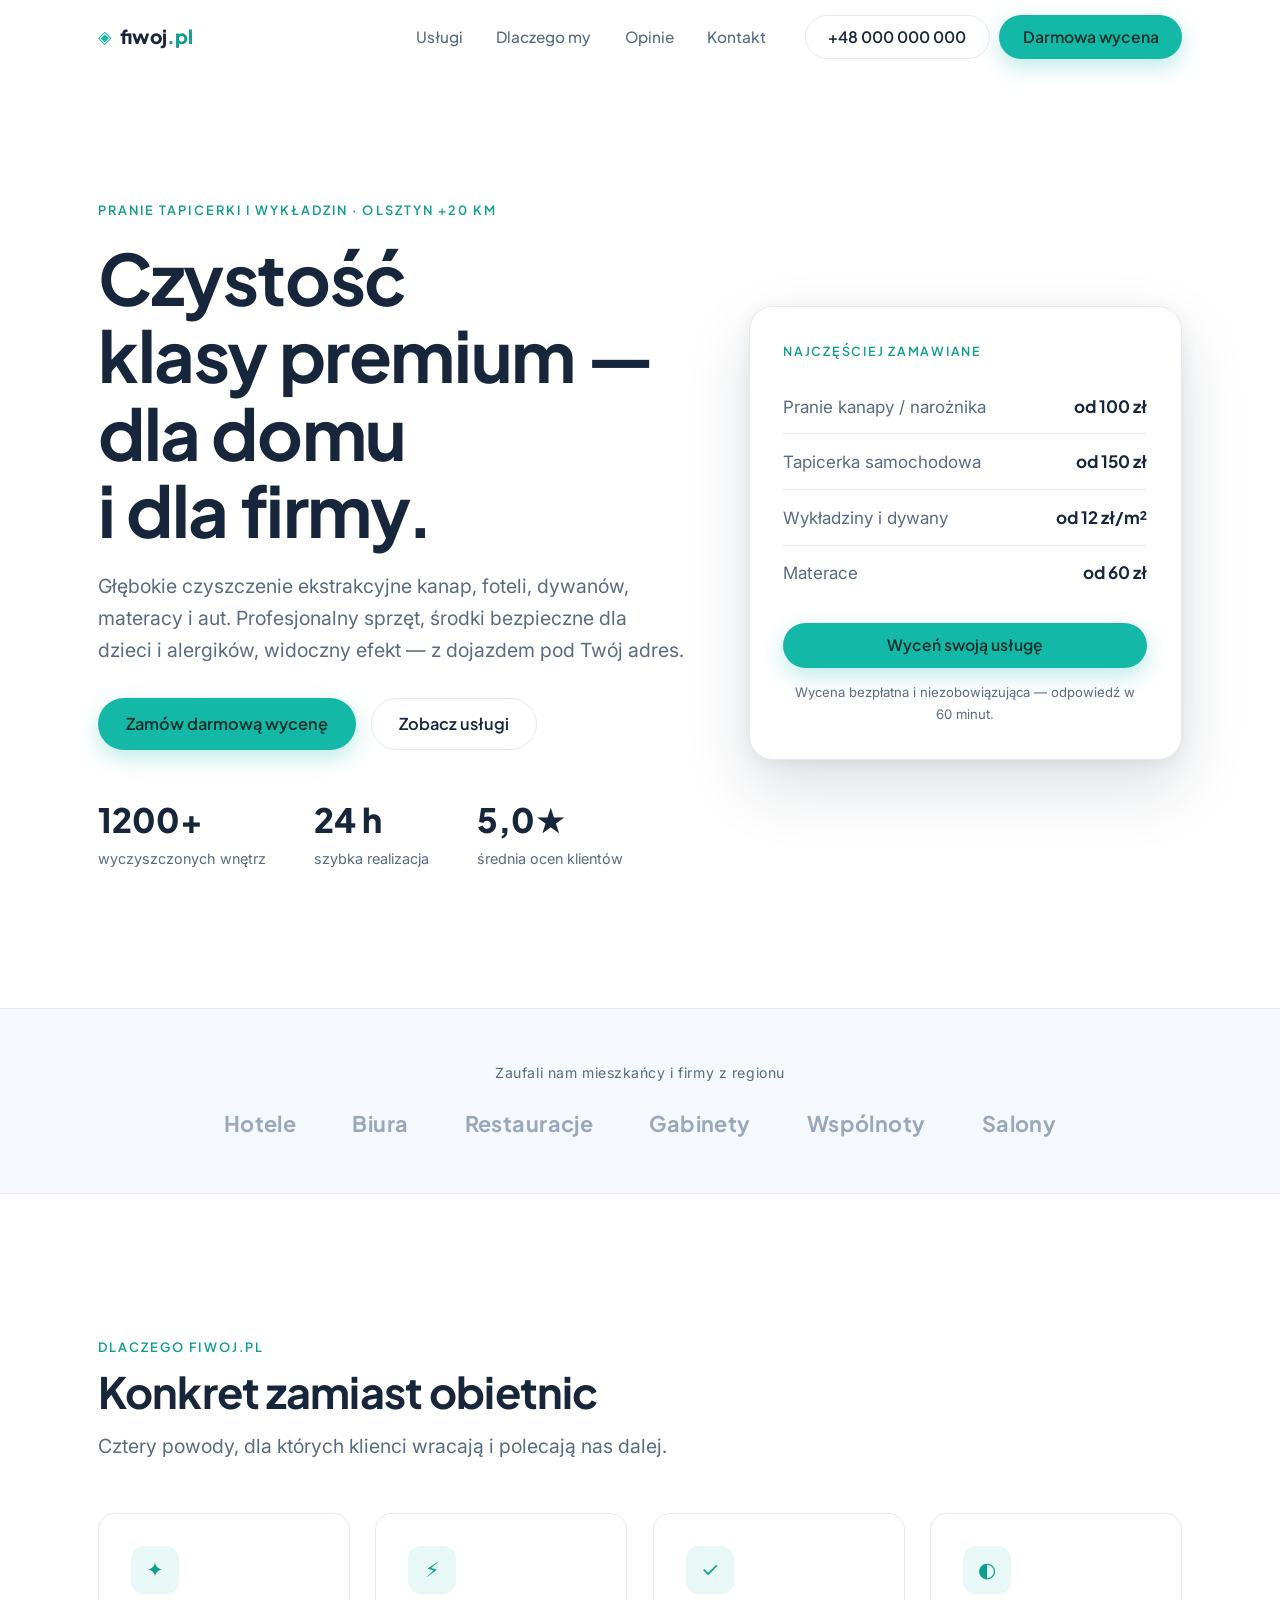
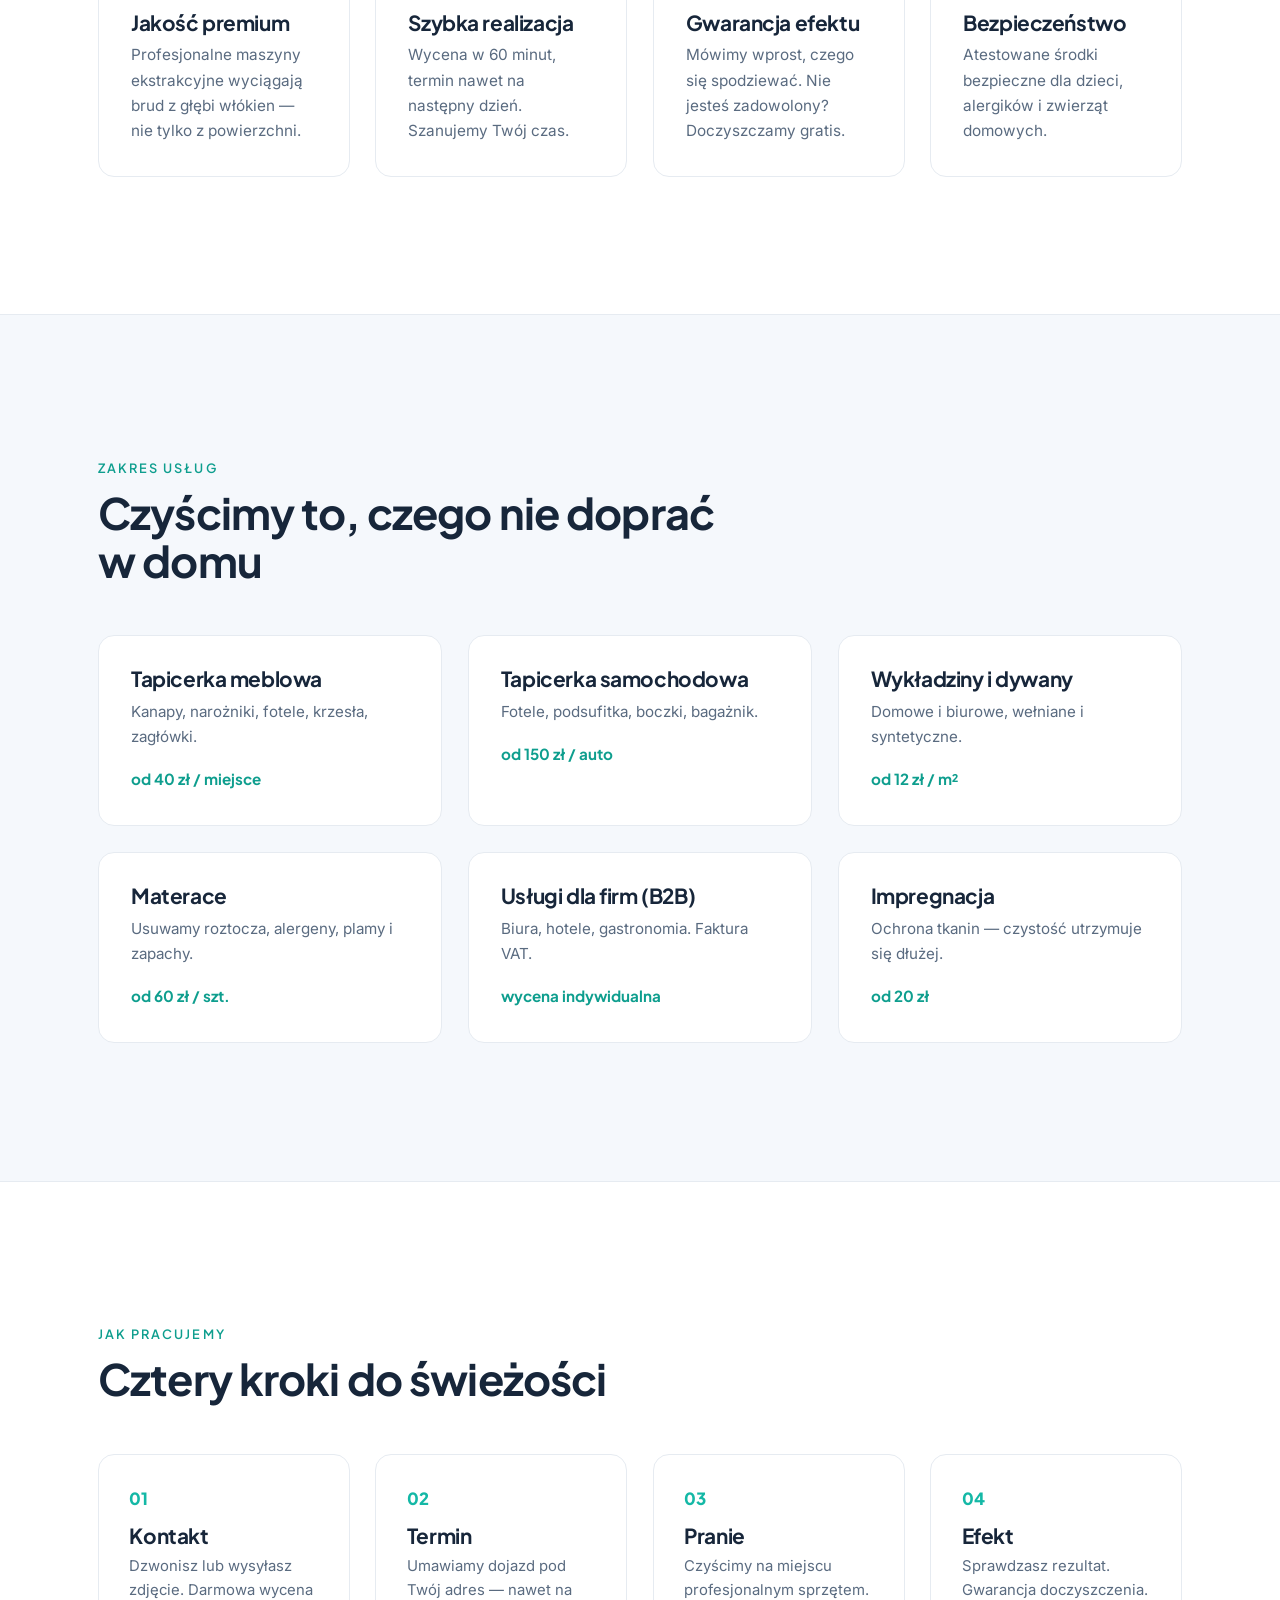
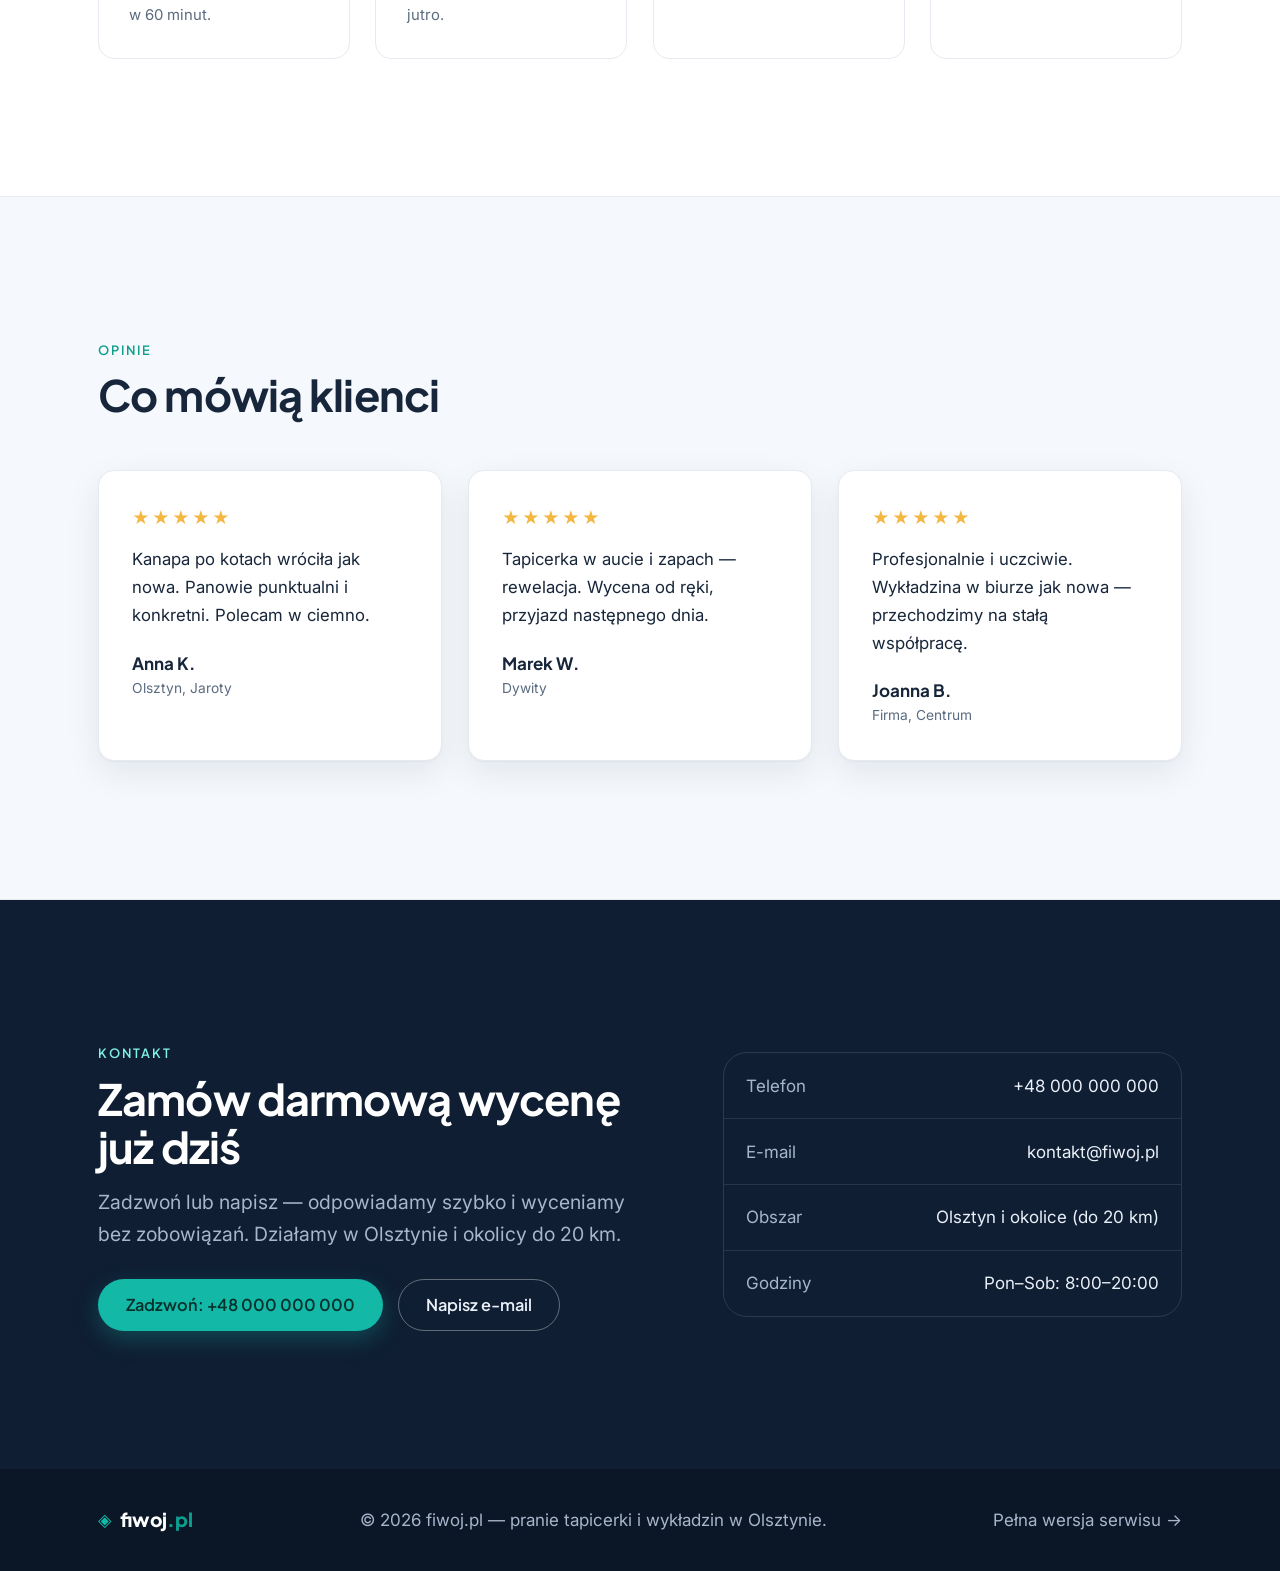
==== commit c3fa147e: "feat: premium wizytówka jako strona główna; poprzednia strona zachowana pod /classic/" ====
--- a/index.html
+++ b/index.html
@@ -3,329 +3,206 @@
 <head>
   <meta charset="UTF-8" />
   <meta name="viewport" content="width=device-width, initial-scale=1.0" />
-  <title>Pranie tapicerki i wykładzin Olsztyn | fiwoj.pl – wycena w 60 min</title>
-  <meta name="description" content="Profesjonalne pranie tapicerki meblowej, samochodowej, wykładzin i materacy w Olsztynie i okolicy do 20 km. Jakość premium, szybka realizacja, darmowa wycena. Zadzwoń!" />
-  <meta name="theme-color" content="#0B6FB8" />
+  <title>fiwoj.pl — pranie tapicerki i wykładzin klasy premium | Olsztyn</title>
+  <meta name="description" content="Profesjonalne pranie tapicerki, wykładzin i materacy dla domów i firm w Olsztynie. Jakość premium, szybka realizacja, gwarancja efektu. Zamów darmową wycenę." />
+  <meta name="theme-color" content="#0F1E33" />
   <link rel="preconnect" href="https://fonts.googleapis.com" />
   <link rel="preconnect" href="https://fonts.gstatic.com" crossorigin />
-  <link href="https://fonts.googleapis.com/css2?family=Poppins:wght@500;600;700&family=Inter:wght@400;500;600&display=swap" rel="stylesheet" />
-  <link rel="stylesheet" href="css/style.css" />
-  <link rel="stylesheet" href="css/hero.css" />
-  <script>try{var t=localStorage.getItem('fiwoj-theme')||(window.matchMedia&&matchMedia('(prefers-color-scheme:dark)').matches?'dark':'light');document.documentElement.setAttribute('data-theme',t);}catch(e){}</script>
+  <link href="https://fonts.googleapis.com/css2?family=Plus+Jakarta+Sans:wght@500;600;700;800&family=Inter:wght@400;500;600&display=swap" rel="stylesheet" />
+  <link rel="stylesheet" href="premium/style.css" />
 </head>
 <body>
 
-  <!-- ===== HEADER ===== -->
-  <header class="header">
-    <div class="container header__inner">
-      <a href="index.html" class="logo" aria-label="fiwoj.pl strona główna">
-        <span class="logo__mark">💧</span>
-        <span>fi<b>woj</b>.pl<small>pranie tapicerki · Olsztyn</small></span>
+  <header class="site-header" data-header>
+    <div class="wrap site-header__inner">
+      <a class="brand" href="#top" aria-label="fiwoj.pl — strona główna">
+        <span class="brand__mark" aria-hidden="true">◈</span>
+        <span class="brand__name">fiwoj<span>.pl</span></span>
       </a>
-      <nav class="nav" aria-label="Menu główne">
-        <a href="index.html" class="active">Start</a>
-        <a href="uslugi.html">Usługi</a>
-        <a href="realizacje.html">Realizacje</a>
-        <a href="cennik.html">Cennik</a>
-        <a href="o-nas.html">O nas</a>
-        <a href="kontakt.html">Kontakt</a>
+      <nav class="mainnav" aria-label="Nawigacja główna">
+        <a href="#uslugi">Usługi</a>
+        <a href="#dlaczego">Dlaczego my</a>
+        <a href="#opinie">Opinie</a>
+        <a href="#kontakt">Kontakt</a>
       </nav>
-      <div class="header__actions">
-        <a href="tel:+48000000000" class="header__phone"><span>Zadzwoń</span>+48 000 000 000</a>
-        <a href="kontakt.html" class="btn btn--cta">Darmowa wycena</a>
-        <button class="theme-toggle" data-theme-toggle aria-label="Przełącz motyw" title="Zmień motyw">🌙</button>
-        <button class="burger" aria-label="Otwórz menu" aria-expanded="false"><span></span><span></span><span></span></button>
-      </div>
+      <div class="site-header__cta">
+        <a class="btn btn--ghost" href="tel:+48000000000">+48 000 000 000</a>
+        <a class="btn btn--solid" href="#kontakt">Darmowa wycena</a>
+      </div>
+      <button class="navtoggle" data-navtoggle aria-label="Otwórz menu" aria-expanded="false">
+        <span></span><span></span>
+      </button>
     </div>
   </header>
 
-  <!-- ===== HERO (silnik hero-x: interaktywne tło + stagger + motyw) ===== -->
-  <section class="hero-x" data-hero>
-    <button class="hero-x__toggle" data-theme-toggle aria-label="Przełącz motyw jasny/ciemny" title="Zmień motyw">🌗</button>
-
-    <div class="hero-x__field" data-hero-field aria-hidden="true">
-      <span class="hero-x__layer" style="--depth:.2"></span>
-      <span class="hero-x__layer" style="--depth:.55"></span>
-      <span class="hero-x__layer" style="--depth:.9"></span>
-    </div>
-
-    <div class="hero-x__inner">
-      <span class="hero-x__badge"><span class="stars">★★★★★</span> 5,0 na podstawie opinii klientów</span>
-      <h1 class="hero-x__title" data-split>Twoje meble i wykładziny znów jak nowe</h1>
-      <p class="hero-x__sub">Profesjonalne pranie tapicerki, dywanów i materacy w Olsztynie i okolicy do 20 km. Głębokie czyszczenie ekstrakcyjne, bezpieczne dla dzieci i alergików — z widocznym efektem.</p>
-      <div class="hero-x__cta">
-        <a href="kontakt.html" class="btn btn--cta btn--lg">Odbierz darmową wycenę w 60 min</a>
-        <a href="realizacje.html" class="hero-x__ghost">Zobacz efekty przed/po</a>
-      </div>
-      <div class="hero-x__stats">
-        <div><b><span data-count="1200" data-suffix="+">0</span></b><small>wyczyszczonych mebli</small></div>
-        <div><b><span data-count="8" data-suffix=" lat">0</span></b><small>doświadczenia</small></div>
-        <div><b><span data-count="24" data-suffix="h">0</span></b><small>szybki dojazd</small></div>
-      </div>
-      <div class="hero-x__media">
-        <div class="hero-x__card">
-          <div class="ba" role="img" aria-label="Porównanie kanapy przed i po praniu">
-            <div class="ba__img ba__before"><span>PRZED</span></div>
-            <div class="ba__after ba__img"><span>PO</span></div>
-            <div class="ba__handle"></div>
-            <div class="ba__grip">⇄</div>
+  <main id="top">
+
+    <!-- HERO / USP -->
+    <section class="hero">
+      <div class="wrap hero__grid">
+        <div class="hero__content">
+          <p class="eyebrow reveal">Pranie tapicerki i wykładzin · Olsztyn +20&nbsp;km</p>
+          <h1 class="hero__title reveal" data-d="1">Czystość klasy&nbsp;premium — dla&nbsp;domu i&nbsp;dla&nbsp;firmy.</h1>
+          <p class="hero__lead reveal" data-d="2">Głębokie czyszczenie ekstrakcyjne kanap, foteli, dywanów, materacy i aut. Profesjonalny sprzęt, środki bezpieczne dla dzieci i alergików, widoczny efekt — z dojazdem pod Twój adres.</p>
+          <div class="hero__actions reveal" data-d="3">
+            <a class="btn btn--solid btn--lg" href="#kontakt">Zamów darmową wycenę</a>
+            <a class="btn btn--ghost btn--lg" href="#uslugi">Zobacz usługi</a>
           </div>
-          <p>Przeciągnij suwak — zobacz różnicę 👆</p>
-        </div>
-      </div>
-    </div>
-
-    <div class="wave-divider" aria-hidden="true">
-      <svg viewBox="0 0 1440 90" preserveAspectRatio="none"><path fill="#ffffff" d="M0,45 C240,90 480,10 720,35 C960,60 1200,95 1440,50 L1440,90 L0,90 Z"></path></svg>
-    </div>
-  </section>
-
-  <!-- ===== TRUST STRIP ===== -->
-  <div class="container">
-    <div class="trust-strip reveal">
-      <div class="trust-item"><span class="ic">🏆</span><div><b>Jakość premium</b><small>Profesjonalny sprzęt ekstrakcyjny</small></div></div>
-      <div class="trust-item"><span class="ic">⚡</span><div><b>Szybka realizacja</b><small>Termin nawet na jutro</small></div></div>
-      <div class="trust-item"><span class="ic">👶</span><div><b>Bezpieczne środki</b><small>Dla dzieci i alergików</small></div></div>
-      <div class="trust-item"><span class="ic">🚐</span><div><b>Dojazd do Ciebie</b><small>Olsztyn + 20 km</small></div></div>
-    </div>
-  </div>
-
-  <!-- ===== USŁUGI ===== -->
-  <section class="section">
-    <div class="container">
-      <div class="text-center reveal">
-        <span class="eyebrow">Nasze usługi</span>
-        <h2 class="section-title">Czyścimy to, co <span class="accent">trudno wyprać</span></h2>
-        <p class="section-lead">Wybierz usługę i sprawdź orientacyjną cenę. Dokładną wycenę podamy po krótkiej rozmowie — bez zobowiązań.</p>
-      </div>
-      <div class="grid grid--3" style="margin-top:48px">
-        <article class="card reveal">
-          <div class="card__icon">🛋️</div>
-          <h3>Pranie tapicerki meblowej</h3>
-          <p>Kanapy, narożniki, fotele i krzesła. Usuwamy plamy, kurz, roztocza i nieprzyjemne zapachy.</p>
-          <p class="card__price">już od 40 zł / miejsce</p>
-          <a href="uslugi.html" class="card__link">Dowiedz się więcej →</a>
-        </article>
-        <article class="card reveal" data-delay="1">
-          <div class="card__icon">🚗</div>
-          <h3>Pranie tapicerki samochodowej</h3>
-          <p>Fotele, podsufitka, wykładzina bagażnika. Twoje auto pachnie i wygląda jak z salonu.</p>
-          <p class="card__price">już od 150 zł / auto</p>
-          <a href="uslugi.html" class="card__link">Dowiedz się więcej →</a>
-        </article>
-        <article class="card reveal" data-delay="2">
-          <div class="card__icon">🧶</div>
-          <h3>Pranie wykładzin i dywanów</h3>
-          <p>Wykładziny w domu i biurze, dywany wełniane i syntetyczne — dogłębnie i bezpiecznie.</p>
-          <p class="card__price">już od 12 zł / m²</p>
-          <a href="uslugi.html" class="card__link">Dowiedz się więcej →</a>
-        </article>
-        <article class="card reveal">
-          <div class="card__icon">🛏️</div>
-          <h3>Pranie materacy</h3>
-          <p>Zdrowy sen zaczyna się od czystego materaca. Eliminujemy roztocza i alergeny.</p>
-          <p class="card__price">już od 60 zł / szt.</p>
-          <a href="uslugi.html" class="card__link">Dowiedz się więcej →</a>
-        </article>
-        <article class="card reveal" data-delay="1">
-          <div class="card__icon">🏢</div>
-          <h3>Usługi dla firm (B2B)</h3>
-          <p>Biura, hotele, gabinety, restauracje. Stała współpraca i faktura VAT.</p>
-          <p class="card__price">wycena indywidualna</p>
-          <a href="uslugi.html" class="card__link">Dowiedz się więcej →</a>
-        </article>
-        <article class="card reveal" data-delay="2">
-          <div class="card__icon">✨</div>
-          <h3>Impregnacja i ochrona</h3>
-          <p>Zabezpieczenie tkanin po praniu — plamy wsiąkają wolniej, czystość trwa dłużej.</p>
-          <p class="card__price">dopłata od 20 zł</p>
-          <a href="uslugi.html" class="card__link">Dowiedz się więcej →</a>
-        </article>
-      </div>
-    </div>
-  </section>
-
-  <!-- ===== PRZED / PO (PAS) ===== -->
-  <section class="section section--ice">
-    <div class="container">
-      <div class="hero__grid" style="align-items:center">
-        <div class="reveal">
-          <span class="eyebrow">Problem znasz aż za dobrze</span>
-          <h2 class="section-title">Plamy, kurz i zapach, których <span class="accent">nie da się doprać</span> w domu</h2>
-          <p class="section-lead" style="margin-bottom:22px">Rozlana kawa na kanapie, ślady po zwierzaku, wykładzina, która „szarzeje” z roku na rok. Domowe sposoby często tylko rozmazują problem — a roztocza i alergeny zostają głęboko we włóknach.</p>
-          <ul class="check-list">
-            <li>Maszyna ekstrakcyjna wyciąga brud z głębi tkaniny, nie tylko z powierzchni.</li>
-            <li>Środki dobrane do rodzaju materiału — bez ryzyka odbarwień.</li>
-            <li>Meble suche zwykle w kilka godzin, nie w kilka dni.</li>
-            <li>Efekt widać od razu — i możesz go sprawdzić sam na suwaku obok.</li>
+          <dl class="hero__stats reveal" data-d="4">
+            <div><dt>1200+</dt><dd>wyczyszczonych wnętrz</dd></div>
+            <div><dt>24&nbsp;h</dt><dd>szybka realizacja</dd></div>
+            <div><dt>5,0★</dt><dd>średnia ocen klientów</dd></div>
+          </dl>
+        </div>
+        <aside class="hero__card reveal" data-d="3" aria-label="Skrót oferty">
+          <p class="hero__card-kicker">Najczęściej zamawiane</p>
+          <ul class="hero__list">
+            <li><span>Pranie kanapy / narożnika</span><b>od 100 zł</b></li>
+            <li><span>Tapicerka samochodowa</span><b>od 150 zł</b></li>
+            <li><span>Wykładziny i dywany</span><b>od 12 zł/m²</b></li>
+            <li><span>Materace</span><b>od 60 zł</b></li>
           </ul>
-          <a href="kontakt.html" class="btn btn--blue btn--lg" style="margin-top:26px">Chcę taki sam efekt → Wyceń</a>
-        </div>
-        <div class="reveal" data-delay="1">
-          <div class="ba" role="img" aria-label="Porównanie wykładziny przed i po praniu">
-            <div class="ba__img ba__before"><span>PRZED</span></div>
-            <div class="ba__after ba__img"><span>PO</span></div>
-            <div class="ba__handle"></div>
-            <div class="ba__grip">⇄</div>
+          <a class="btn btn--solid btn--block" href="#kontakt">Wyceń swoją usługę</a>
+          <p class="hero__card-note">Wycena bezpłatna i niezobowiązująca — odpowiedź w 60&nbsp;minut.</p>
+        </aside>
+      </div>
+    </section>
+
+    <!-- SOCIAL PROOF: partnerzy -->
+    <section class="logos" aria-label="Zaufali nam">
+      <div class="wrap">
+        <p class="logos__label reveal">Zaufali nam mieszkańcy i firmy z regionu</p>
+        <ul class="logos__row reveal" data-d="1">
+          <li>Hotele</li><li>Biura</li><li>Restauracje</li><li>Gabinety</li><li>Wspólnoty</li><li>Salony</li>
+        </ul>
+      </div>
+    </section>
+
+    <!-- DLACZEGO MY / USP -->
+    <section id="dlaczego" class="section">
+      <div class="wrap">
+        <header class="section__head reveal">
+          <p class="eyebrow">Dlaczego fiwoj.pl</p>
+          <h2 class="section__title">Konkret zamiast obietnic</h2>
+          <p class="section__lead">Cztery powody, dla których klienci wracają i polecają nas dalej.</p>
+        </header>
+        <div class="grid grid--4">
+          <article class="feature reveal">
+            <span class="feature__ic" aria-hidden="true">✦</span>
+            <h3>Jakość premium</h3>
+            <p>Profesjonalne maszyny ekstrakcyjne wyciągają brud z głębi włókien — nie tylko z powierzchni.</p>
+          </article>
+          <article class="feature reveal" data-d="1">
+            <span class="feature__ic" aria-hidden="true">⚡</span>
+            <h3>Szybka realizacja</h3>
+            <p>Wycena w 60 minut, termin nawet na następny dzień. Szanujemy Twój czas.</p>
+          </article>
+          <article class="feature reveal" data-d="2">
+            <span class="feature__ic" aria-hidden="true">✓</span>
+            <h3>Gwarancja efektu</h3>
+            <p>Mówimy wprost, czego się spodziewać. Nie jesteś zadowolony? Doczyszczamy gratis.</p>
+          </article>
+          <article class="feature reveal" data-d="3">
+            <span class="feature__ic" aria-hidden="true">◐</span>
+            <h3>Bezpieczeństwo</h3>
+            <p>Atestowane środki bezpieczne dla dzieci, alergików i zwierząt domowych.</p>
+          </article>
+        </div>
+      </div>
+    </section>
+
+    <!-- USŁUGI -->
+    <section id="uslugi" class="section section--alt">
+      <div class="wrap">
+        <header class="section__head reveal">
+          <p class="eyebrow">Zakres usług</p>
+          <h2 class="section__title">Czyścimy to, czego nie doprać w domu</h2>
+        </header>
+        <div class="grid grid--3">
+          <article class="service reveal"><h3>Tapicerka meblowa</h3><p>Kanapy, narożniki, fotele, krzesła, zagłówki.</p><span class="service__price">od 40 zł / miejsce</span></article>
+          <article class="service reveal" data-d="1"><h3>Tapicerka samochodowa</h3><p>Fotele, podsufitka, boczki, bagażnik.</p><span class="service__price">od 150 zł / auto</span></article>
+          <article class="service reveal" data-d="2"><h3>Wykładziny i dywany</h3><p>Domowe i biurowe, wełniane i syntetyczne.</p><span class="service__price">od 12 zł / m²</span></article>
+          <article class="service reveal"><h3>Materace</h3><p>Usuwamy roztocza, alergeny, plamy i zapachy.</p><span class="service__price">od 60 zł / szt.</span></article>
+          <article class="service reveal" data-d="1"><h3>Usługi dla firm (B2B)</h3><p>Biura, hotele, gastronomia. Faktura VAT.</p><span class="service__price">wycena indywidualna</span></article>
+          <article class="service reveal" data-d="2"><h3>Impregnacja</h3><p>Ochrona tkanin — czystość utrzymuje się dłużej.</p><span class="service__price">od 20 zł</span></article>
+        </div>
+      </div>
+    </section>
+
+    <!-- PROCES -->
+    <section class="section">
+      <div class="wrap">
+        <header class="section__head reveal">
+          <p class="eyebrow">Jak pracujemy</p>
+          <h2 class="section__title">Cztery kroki do świeżości</h2>
+        </header>
+        <ol class="steps">
+          <li class="reveal"><span class="steps__n">01</span><h3>Kontakt</h3><p>Dzwonisz lub wysyłasz zdjęcie. Darmowa wycena w 60&nbsp;minut.</p></li>
+          <li class="reveal" data-d="1"><span class="steps__n">02</span><h3>Termin</h3><p>Umawiamy dojazd pod Twój adres — nawet na jutro.</p></li>
+          <li class="reveal" data-d="2"><span class="steps__n">03</span><h3>Pranie</h3><p>Czyścimy na miejscu profesjonalnym sprzętem.</p></li>
+          <li class="reveal" data-d="3"><span class="steps__n">04</span><h3>Efekt</h3><p>Sprawdzasz rezultat. Gwarancja doczyszczenia.</p></li>
+        </ol>
+      </div>
+    </section>
+
+    <!-- OPINIE -->
+    <section id="opinie" class="section section--alt">
+      <div class="wrap">
+        <header class="section__head reveal">
+          <p class="eyebrow">Opinie</p>
+          <h2 class="section__title">Co mówią klienci</h2>
+        </header>
+        <div class="grid grid--3">
+          <figure class="quote reveal">
+            <p class="quote__stars" aria-label="Ocena 5 na 5">★★★★★</p>
+            <blockquote>Kanapa po kotach wróciła jak nowa. Panowie punktualni i konkretni. Polecam w ciemno.</blockquote>
+            <figcaption><b>Anna K.</b><span>Olsztyn, Jaroty</span></figcaption>
+          </figure>
+          <figure class="quote reveal" data-d="1">
+            <p class="quote__stars" aria-label="Ocena 5 na 5">★★★★★</p>
+            <blockquote>Tapicerka w aucie i zapach — rewelacja. Wycena od ręki, przyjazd następnego dnia.</blockquote>
+            <figcaption><b>Marek W.</b><span>Dywity</span></figcaption>
+          </figure>
+          <figure class="quote reveal" data-d="2">
+            <p class="quote__stars" aria-label="Ocena 5 na 5">★★★★★</p>
+            <blockquote>Profesjonalnie i uczciwie. Wykładzina w biurze jak nowa — przechodzimy na stałą współpracę.</blockquote>
+            <figcaption><b>Joanna B.</b><span>Firma, Centrum</span></figcaption>
+          </figure>
+        </div>
+      </div>
+    </section>
+
+    <!-- KONTAKT / CTA -->
+    <section id="kontakt" class="contact">
+      <div class="wrap contact__grid">
+        <div class="contact__intro reveal">
+          <p class="eyebrow eyebrow--light">Kontakt</p>
+          <h2 class="contact__title">Zamów darmową wycenę już dziś</h2>
+          <p class="contact__lead">Zadzwoń lub napisz — odpowiadamy szybko i wyceniamy bez zobowiązań. Działamy w Olsztynie i okolicy do 20&nbsp;km.</p>
+          <div class="contact__actions">
+            <a class="btn btn--solid btn--lg" href="tel:+48000000000">Zadzwoń: +48&nbsp;000&nbsp;000&nbsp;000</a>
+            <a class="btn btn--outline btn--lg" href="mailto:kontakt@fiwoj.pl">Napisz e-mail</a>
           </div>
-          <p class="ba__caption">Przykładowa realizacja — przeciągnij, aby porównać.</p>
-        </div>
-      </div>
-    </div>
-  </section>
-
-  <!-- ===== PROCES ===== -->
-  <section class="section">
-    <div class="container">
-      <div class="text-center reveal">
-        <span class="eyebrow">Jak to działa</span>
-        <h2 class="section-title">4 proste kroki do <span class="accent">czystości</span></h2>
-      </div>
-      <div class="steps" style="margin-top:48px">
-        <div class="step reveal"><div class="step__num"></div><h4>Kontakt</h4><p>Dzwonisz lub wysyłasz zdjęcie. Podajemy darmową wycenę w 60 minut.</p></div>
-        <div class="step reveal" data-delay="1"><div class="step__num"></div><h4>Dogodny termin</h4><p>Umawiamy dojazd pod Twój adres — nawet na następny dzień.</p></div>
-        <div class="step reveal" data-delay="2"><div class="step__num"></div><h4>Pranie na miejscu</h4><p>Czyścimy sprzętem profesjonalnym, bezpiecznymi środkami.</p></div>
-        <div class="step reveal" data-delay="3"><div class="step__num"></div><h4>Widoczny efekt</h4><p>Sprawdzasz rezultat. Nie zadowolony? Doczyszczamy gratis.</p></div>
-      </div>
-    </div>
-  </section>
-
-  <!-- ===== OBSZAR DZIAŁANIA ===== -->
-  <section class="section section--ice">
-    <div class="container">
-      <div class="area">
-        <div class="reveal">
-          <span class="eyebrow">Obszar działania</span>
-          <h2 class="section-title">Dojeżdżamy do <span class="accent">Olsztyna i okolic</span></h2>
-          <p class="section-lead">Działamy w Olsztynie oraz w promieniu 20 km. Dojazd na terenie miasta gratis — okolice ustalamy indywidualnie.</p>
-          <div class="chips">
-            <span class="chip">Olsztyn</span><span class="chip">Dywity</span><span class="chip">Stawiguda</span>
-            <span class="chip">Barczewo</span><span class="chip">Jonkowo</span><span class="chip">Purda</span>
-            <span class="chip">Gietrzwałd</span><span class="chip">Klewki</span><span class="chip">Dorotowo</span>
-          </div>
-        </div>
-        <div class="reveal" data-delay="1">
-          <div class="area__map" aria-hidden="true">
-            <div class="area__ring" style="width:60%;height:60%"></div>
-            <div class="area__ring" style="width:88%;height:88%"></div>
-            <div class="area__center"><span style="font-size:2rem">📍</span><b>Olsztyn</b><small style="opacity:.8">+ 20 km dookoła</small></div>
-          </div>
-        </div>
-      </div>
-    </div>
-  </section>
-
-  <!-- ===== OPINIE ===== -->
-  <section class="section">
-    <div class="container">
-      <div class="text-center reveal">
-        <span class="eyebrow">Opinie klientów</span>
-        <h2 class="section-title">Zaufali nam <span class="accent">mieszkańcy Olsztyna</span></h2>
-      </div>
-      <div class="grid grid--3" style="margin-top:48px">
-        <div class="review reveal">
-          <div class="review__stars">★★★★★</div>
-          <p>„Kanapa po kotach wyglądała beznadziejnie, a wróciła jak nowa. Panowie punktualni i mili. Polecam!”</p>
-          <div class="review__author"><span class="review__avatar">AK</span><div><b>Anna K.</b><small>Olsztyn, Jaroty</small></div></div>
-        </div>
-        <div class="review reveal" data-delay="1">
-          <div class="review__stars">★★★★★</div>
-          <p>„Prałem tapicerkę w aucie — efekt i zapach rewelacja. Wycena od ręki, przyjechali następnego dnia.”</p>
-          <div class="review__author"><span class="review__avatar">MW</span><div><b>Marek W.</b><small>Dywity</small></div></div>
-        </div>
-        <div class="review reveal" data-delay="2">
-          <div class="review__stars">★★★★★</div>
-          <p>„Profesjonalnie i uczciwie. Wykładzina w biurze wygląda świetnie, umawiamy się na stałą współpracę.”</p>
-          <div class="review__author"><span class="review__avatar">JB</span><div><b>Joanna B.</b><small>Firma, Olsztyn Centrum</small></div></div>
-        </div>
-      </div>
-    </div>
-  </section>
-
-  <!-- ===== CTA BAND ===== -->
-  <section class="section--tight">
-    <div class="container">
-      <div class="cta-band reveal">
-        <div class="hero__bubbles" aria-hidden="true"></div>
-        <div style="position:relative;z-index:2">
-          <h2>Gotowy na świeżość w Twoim domu?</h2>
-          <p>Zadzwoń lub wyślij zdjęcie — darmową i niezobowiązującą wycenę podamy w ciągu godziny. Wolne terminy na ten tydzień.</p>
-          <div class="hero__cta">
-            <a href="tel:+48000000000" class="btn btn--phone btn--lg">📞 Zadzwoń: +48 000 000 000</a>
-            <a href="kontakt.html" class="btn btn--cta btn--lg">Umów termin online</a>
-          </div>
-        </div>
-      </div>
-    </div>
-  </section>
-
-  <!-- ===== FAQ ===== -->
-  <section class="section section--ice">
-    <div class="container">
-      <div class="text-center reveal">
-        <span class="eyebrow">Częste pytania</span>
-        <h2 class="section-title">Dobrze wiedzieć <span class="accent">przed praniem</span></h2>
-      </div>
-      <div class="faq" style="margin-top:44px">
-        <div class="faq__item reveal"><button class="faq__q">Jak długo schnie tapicerka po praniu?<span class="plus">+</span></button><div class="faq__a"><p>Zwykle od 3 do 6 godzin, w zależności od materiału i wentylacji pomieszczenia. Używamy metody ekstrakcyjnej, która odsysa większość wilgoci, dzięki czemu meble szybko wracają do użytku.</p></div></div>
-        <div class="faq__item reveal"><button class="faq__q">Czy środki są bezpieczne dla dzieci i zwierząt?<span class="plus">+</span></button><div class="faq__a"><p>Tak. Stosujemy atestowane preparaty przeznaczone do tkanin, bezpieczne dla dzieci, alergików i zwierząt. Po praniu i wyschnięciu nie pozostają żadne szkodliwe pozostałości.</p></div></div>
-        <div class="faq__item reveal"><button class="faq__q">Ile kosztuje pranie kanapy?<span class="plus">+</span></button><div class="faq__a"><p>Cena zależy od liczby miejsc siedzących i rodzaju tkaniny. Orientacyjnie od 40 zł za miejsce. Dokładną, darmową wycenę podamy po rozmowie lub na podstawie przesłanego zdjęcia.</p></div></div>
-        <div class="faq__item reveal"><button class="faq__q">Czy dojeżdżacie pod wskazany adres?<span class="plus">+</span></button><div class="faq__a"><p>Tak, pracujemy u klienta — w Olsztynie dojazd jest gratis, a w promieniu do 20 km ustalamy go indywidualnie. Całe pranie odbywa się na miejscu, nie musisz nigdzie wozić mebli.</p></div></div>
-        <div class="faq__item reveal"><button class="faq__q">A jeśli plama nie zejdzie?<span class="plus">+</span></button><div class="faq__a"><p>Zawsze informujemy uczciwie, czego można się spodziewać. Jeśli efekt Cię nie zadowoli, doczyszczamy wybrany fragment ponownie bez dodatkowych opłat.</p></div></div>
-      </div>
-    </div>
-  </section>
-
-  <!-- ===== FOOTER ===== -->
-  <footer class="footer">
-    <div class="container">
-      <div class="footer__grid">
-        <div>
-          <a href="index.html" class="logo"><span class="logo__mark">💧</span><span>fi<b>woj</b>.pl</span></a>
-          <p class="footer__desc">Profesjonalne pranie tapicerki, wykładzin, dywanów i materacy w Olsztynie i okolicy do 20 km. Jakość premium, szybka realizacja.</p>
-          <div class="footer__social"><a href="#" aria-label="Facebook">f</a><a href="#" aria-label="Instagram">ig</a><a href="#" aria-label="WhatsApp">wa</a></div>
-        </div>
-        <div>
-          <h4>Usługi</h4>
-          <ul>
-            <li><a href="uslugi.html">Tapicerka meblowa</a></li>
-            <li><a href="uslugi.html">Tapicerka samochodowa</a></li>
-            <li><a href="uslugi.html">Wykładziny i dywany</a></li>
-            <li><a href="uslugi.html">Materace</a></li>
-            <li><a href="uslugi.html">Usługi dla firm</a></li>
-          </ul>
-        </div>
-        <div>
-          <h4>Firma</h4>
-          <ul>
-            <li><a href="o-nas.html">O nas</a></li>
-            <li><a href="realizacje.html">Realizacje</a></li>
-            <li><a href="cennik.html">Cennik</a></li>
-            <li><a href="kontakt.html">Kontakt</a></li>
-          </ul>
-        </div>
-        <div>
-          <h4>Kontakt</h4>
-          <ul>
-            <li><a href="tel:+48000000000">📞 +48 000 000 000</a></li>
-            <li><a href="mailto:kontakt@fiwoj.pl">✉️ kontakt@fiwoj.pl</a></li>
-            <li>📍 Olsztyn i okolice (do 20 km)</li>
-            <li>🕐 Pn–Sob: 8:00–20:00</li>
-          </ul>
-        </div>
-      </div>
-      <div class="footer__bottom">© <span id="year">2026</span> fiwoj.pl — Pranie tapicerki i wykładzin w Olsztynie. Wszelkie prawa zastrzeżone.</div>
+        </div>
+        <ul class="contact__facts reveal" data-d="1">
+          <li><span>Telefon</span><a href="tel:+48000000000">+48 000 000 000</a></li>
+          <li><span>E-mail</span><a href="mailto:kontakt@fiwoj.pl">kontakt@fiwoj.pl</a></li>
+          <li><span>Obszar</span>Olsztyn i okolice (do 20 km)</li>
+          <li><span>Godziny</span>Pon–Sob: 8:00–20:00</li>
+        </ul>
+      </div>
+    </section>
+
+  </main>
+
+  <footer class="site-footer">
+    <div class="wrap site-footer__inner">
+      <span class="brand"><span class="brand__mark" aria-hidden="true">◈</span><span class="brand__name">fiwoj<span>.pl</span></span></span>
+      <p>© <span data-year>2026</span> fiwoj.pl — pranie tapicerki i wykładzin w Olsztynie.</p>
+      <a href="classic/index.html">Pełna wersja serwisu →</a>
     </div>
   </footer>
 
-  <!-- ===== MOBILNY PASEK CTA ===== -->
-  <div class="mobile-bar">
-    <a href="tel:+48000000000" class="btn btn--phone">📞 Zadzwoń</a>
-    <a href="kontakt.html" class="btn btn--cta">Darmowa wycena</a>
-  </div>
-
-  <script src="js/main.js"></script>
-  <script type="module" src="js/theme.js"></script>
-  <script type="module" src="js/hero.js"></script>
+  <script src="premium/app.js"></script>
 </body>
 </html>
--- a/premium/style.css
+++ b/premium/style.css
@@ -0,0 +1,232 @@
+/* ============================================================================
+   fiwoj.pl — Premium Business Card
+   Ultra-clean, semantyczny, samodzielny arkusz (bez zależności / frameworków).
+   ========================================================================== */
+
+/* ---------- Tokeny ---------- */
+:root {
+  /* Kolory: granat + grafit + złamane biele + jeden akcent (CTA) */
+  --navy-900: #0B1626;
+  --navy-800: #0F1E33;
+  --navy-700: #16294A;
+  --ink:      #17263A;
+  --slate:    #5A6B80;
+  --line:     #E6EBF1;
+  --paper:    #FFFFFF;
+  --paper-2:  #F5F8FC;
+  --accent:   #14B8A6;   /* CTA — jeden mocny akcent */
+  --accent-600: #0E9E8E;
+  --on-navy:  #EAF0F8;
+  --on-navy-muted: #A7B6CB;
+
+  /* Typografia */
+  --font-head: "Plus Jakarta Sans", system-ui, sans-serif;
+  --font-body: "Inter", system-ui, sans-serif;
+
+  /* Skala płynna (clamp = min | preferowany | max) */
+  --fs-display: clamp(2.3rem, 1.4rem + 4.2vw, 4.4rem);
+  --fs-h2:      clamp(1.7rem, 1.2rem + 2vw, 2.7rem);
+  --fs-h3:      clamp(1.1rem, 1rem + .4vw, 1.3rem);
+  --fs-lead:    clamp(1.02rem, .95rem + .5vw, 1.22rem);
+
+  /* Rytm i kształt */
+  --space-section: clamp(4.5rem, 3rem + 7vw, 9rem);
+  --radius: 16px;
+  --radius-lg: 24px;
+  --wrap: 1180px;
+  --gutter: clamp(1.15rem, 5vw, 3rem);
+  --shadow: 0 1px 2px rgba(16,32,55,.04), 0 12px 34px rgba(16,32,55,.08);
+  --shadow-lg: 0 4px 16px rgba(16,32,55,.06), 0 28px 66px rgba(16,32,55,.14);
+  --ease: cubic-bezier(.22,.61,.36,1);
+}
+
+/* ---------- Reset ---------- */
+*, *::before, *::after { box-sizing: border-box; }
+* { margin: 0; }
+html { scroll-behavior: smooth; }
+body {
+  font-family: var(--font-body);
+  color: var(--ink);
+  background: var(--paper);
+  line-height: 1.65;
+  font-size: 17px;
+  -webkit-font-smoothing: antialiased;
+  text-rendering: optimizeLegibility;
+}
+h1, h2, h3 { font-family: var(--font-head); line-height: 1.1; letter-spacing: -0.02em; color: var(--ink); font-weight: 700; }
+a { color: inherit; text-decoration: none; }
+ul, ol { list-style: none; padding: 0; }
+img { max-width: 100%; display: block; }
+
+/* ---------- Layout helpers ---------- */
+.wrap { width: 100%; max-width: var(--wrap); margin-inline: auto; padding-inline: var(--gutter); }
+.section { padding-block: var(--space-section); }
+.section--alt { background: var(--paper-2); border-block: 1px solid var(--line); }
+.section__head { max-width: 640px; margin-bottom: clamp(2.2rem, 4vw, 3.5rem); }
+.section__title { font-size: var(--fs-h2); margin-top: .5rem; }
+.section__lead { color: var(--slate); font-size: var(--fs-lead); margin-top: .9rem; }
+.eyebrow {
+  display: inline-block; font-family: var(--font-head); font-weight: 600;
+  font-size: .8rem; letter-spacing: .16em; text-transform: uppercase; color: var(--accent-600);
+}
+.eyebrow--light { color: #7ff0e2; }
+
+.grid { display: grid; gap: clamp(1rem, 2vw, 1.8rem); }
+.grid--3 { grid-template-columns: repeat(3, 1fr); }
+.grid--4 { grid-template-columns: repeat(4, 1fr); }
+
+/* ---------- Przyciski (haptyka pod palcem) ---------- */
+.btn {
+  --btn-fg: var(--ink);
+  display: inline-flex; align-items: center; justify-content: center; gap: .5rem;
+  font-family: var(--font-head); font-weight: 600; font-size: .98rem; line-height: 1;
+  padding: .85rem 1.4rem; border-radius: 999px; cursor: pointer;
+  color: var(--btn-fg); border: 1px solid transparent;
+  transition: transform .25s var(--ease), background-color .25s var(--ease),
+              box-shadow .25s var(--ease), color .25s var(--ease), border-color .25s var(--ease);
+}
+.btn--lg { padding: 1.05rem 1.7rem; font-size: 1.02rem; }
+.btn--block { width: 100%; }
+.btn:active { transform: scale(.97); transition-duration: .08s; }
+
+.btn--solid { background: var(--accent); color: #05312c; box-shadow: 0 8px 22px rgba(20,184,166,.28); }
+.btn--solid:hover { background: var(--accent-600); transform: translateY(-2px); box-shadow: 0 12px 28px rgba(20,184,166,.36); }
+
+.btn--ghost { color: var(--ink); border-color: var(--line); background: var(--paper); }
+.btn--ghost:hover { border-color: var(--accent); color: var(--accent-600); transform: translateY(-2px); }
+
+.btn--outline { color: var(--on-navy); border-color: rgba(255,255,255,.35); }
+.btn--outline:hover { border-color: #fff; background: rgba(255,255,255,.08); transform: translateY(-2px); }
+
+/* ---------- Header (glass, sticky) ---------- */
+.site-header {
+  position: sticky; top: 0; z-index: 50;
+  background: rgba(255,255,255,.78);
+  -webkit-backdrop-filter: blur(14px); backdrop-filter: blur(14px);
+  border-bottom: 1px solid transparent;
+  transition: border-color .3s var(--ease), box-shadow .3s var(--ease);
+}
+.site-header[data-scrolled] { border-bottom-color: var(--line); box-shadow: 0 6px 24px rgba(16,32,55,.06); }
+.site-header__inner { display: flex; align-items: center; gap: 1.5rem; height: 74px; }
+.brand { display: inline-flex; align-items: center; gap: .55rem; font-family: var(--font-head); font-weight: 800; font-size: 1.2rem; }
+.brand__mark { color: var(--accent); font-size: 1.1rem; }
+.brand__name span { color: var(--accent-600); }
+.mainnav { display: flex; gap: .3rem; margin-left: auto; }
+.mainnav a { font-family: var(--font-head); font-weight: 500; font-size: .96rem; color: var(--slate); padding: .6rem .9rem; border-radius: 10px; transition: color .2s var(--ease), background-color .2s var(--ease); }
+.mainnav a:hover { color: var(--ink); background: var(--paper-2); }
+.site-header__cta { display: flex; align-items: center; gap: .6rem; }
+
+.navtoggle { display: none; width: 46px; height: 46px; border: 1px solid var(--line); border-radius: 12px; background: var(--paper); position: relative; margin-left: auto; }
+.navtoggle span { position: absolute; left: 12px; right: 12px; height: 2px; background: var(--ink); border-radius: 2px; transition: transform .3s var(--ease), opacity .3s var(--ease); }
+.navtoggle span:nth-child(1) { top: 19px; } .navtoggle span:nth-child(2) { bottom: 19px; }
+body.nav-open .navtoggle span:nth-child(1) { transform: translateY(4px) rotate(45deg); }
+body.nav-open .navtoggle span:nth-child(2) { transform: translateY(-4px) rotate(-45deg); }
+
+/* ---------- Hero ---------- */
+.hero { padding-block: clamp(3.5rem, 3rem + 6vw, 7.5rem) var(--space-section); }
+.hero__grid { display: grid; grid-template-columns: 1.15fr .85fr; gap: clamp(2rem, 5vw, 4.5rem); align-items: center; }
+.hero__title { font-size: var(--fs-display); margin-top: 1rem; }
+.hero__lead { color: var(--slate); font-size: var(--fs-lead); margin-top: 1.3rem; max-width: 52ch; }
+.hero__actions { display: flex; flex-wrap: wrap; gap: .9rem; margin-top: 2rem; }
+.hero__stats { display: flex; gap: clamp(1.5rem, 4vw, 3rem); margin-top: 2.6rem; flex-wrap: wrap; }
+.hero__stats dt { font-family: var(--font-head); font-weight: 800; font-size: clamp(1.5rem, 1.1rem + 1.4vw, 2.1rem); color: var(--ink); }
+.hero__stats dd { color: var(--slate); font-size: .9rem; }
+
+.hero__card {
+  background: var(--paper); border: 1px solid var(--line); border-radius: var(--radius-lg);
+  padding: clamp(1.5rem, 3vw, 2.1rem); box-shadow: var(--shadow-lg);
+}
+.hero__card-kicker { font-family: var(--font-head); font-weight: 600; font-size: .78rem; letter-spacing: .14em; text-transform: uppercase; color: var(--accent-600); }
+.hero__list { margin: 1.1rem 0 1.4rem; }
+.hero__list li { display: flex; justify-content: space-between; gap: 1rem; align-items: baseline; padding: .8rem 0; border-bottom: 1px solid var(--line); }
+.hero__list li:last-child { border-bottom: 0; }
+.hero__list span { color: var(--slate); }
+.hero__list b { font-family: var(--font-head); color: var(--ink); white-space: nowrap; }
+.hero__card-note { color: var(--slate); font-size: .82rem; margin-top: .9rem; text-align: center; }
+
+/* ---------- Logos / social proof ---------- */
+.logos { padding-block: clamp(2.5rem, 4vw, 3.5rem); border-block: 1px solid var(--line); background: var(--paper-2); }
+.logos__label { text-align: center; color: var(--slate); font-size: .88rem; letter-spacing: .04em; }
+.logos__row { display: flex; flex-wrap: wrap; justify-content: center; gap: clamp(1.5rem, 5vw, 3.5rem); margin-top: 1.4rem; }
+.logos__row li { font-family: var(--font-head); font-weight: 700; font-size: clamp(1rem, .9rem + .6vw, 1.35rem); color: #9AA8BB; letter-spacing: .02em; transition: color .25s var(--ease); }
+.logos__row li:hover { color: var(--ink); }
+
+/* ---------- Feature cards ---------- */
+.feature { padding: clamp(1.4rem, 2.5vw, 2rem); background: var(--paper); border: 1px solid var(--line); border-radius: var(--radius); transition: transform .3s var(--ease), box-shadow .3s var(--ease), border-color .3s var(--ease); }
+.feature:hover { transform: translateY(-6px); box-shadow: var(--shadow); border-color: transparent; }
+.feature__ic { display: grid; place-items: center; width: 48px; height: 48px; border-radius: 13px; background: rgba(20,184,166,.1); color: var(--accent-600); font-size: 1.3rem; margin-bottom: 1.1rem; }
+.feature h3 { font-size: var(--fs-h3); margin-bottom: .5rem; }
+.feature p { color: var(--slate); font-size: .96rem; }
+
+/* ---------- Services ---------- */
+.service { padding: clamp(1.4rem, 2.5vw, 2rem); background: var(--paper); border: 1px solid var(--line); border-radius: var(--radius); transition: transform .3s var(--ease), box-shadow .3s var(--ease); }
+.service:hover { transform: translateY(-6px); box-shadow: var(--shadow); }
+.service h3 { font-size: var(--fs-h3); margin-bottom: .5rem; }
+.service p { color: var(--slate); font-size: .95rem; margin-bottom: 1rem; }
+.service__price { font-family: var(--font-head); font-weight: 700; color: var(--accent-600); font-size: .95rem; }
+
+/* ---------- Steps ---------- */
+.steps { display: grid; grid-template-columns: repeat(4, 1fr); gap: clamp(1rem, 2vw, 1.8rem); }
+.steps li { padding: clamp(1.3rem, 2.4vw, 1.9rem); border: 1px solid var(--line); border-radius: var(--radius); background: var(--paper); }
+.steps__n { font-family: var(--font-head); font-weight: 800; font-size: 1.05rem; color: var(--accent); }
+.steps h3 { font-size: var(--fs-h3); margin: .7rem 0 .4rem; }
+.steps p { color: var(--slate); font-size: .93rem; }
+
+/* ---------- Quotes ---------- */
+.quote { padding: clamp(1.5rem, 2.6vw, 2.1rem); background: var(--paper); border: 1px solid var(--line); border-radius: var(--radius); box-shadow: var(--shadow); }
+.quote__stars { color: #F4B740; letter-spacing: 2px; margin-bottom: .9rem; }
+.quote blockquote { font-size: 1.05rem; color: var(--ink); }
+.quote figcaption { margin-top: 1.2rem; display: flex; flex-direction: column; }
+.quote figcaption b { font-family: var(--font-head); }
+.quote figcaption span { color: var(--slate); font-size: .86rem; }
+
+/* ---------- Kontakt (na granacie) ---------- */
+.contact { background: var(--navy-800); color: var(--on-navy); padding-block: var(--space-section); }
+.contact__grid { display: grid; grid-template-columns: 1.1fr .9fr; gap: clamp(2rem, 5vw, 4rem); align-items: center; }
+.contact__title { color: #fff; font-size: var(--fs-h2); margin-top: .6rem; }
+.contact__lead { color: var(--on-navy-muted); font-size: var(--fs-lead); margin-top: 1rem; max-width: 48ch; }
+.contact__actions { display: flex; flex-wrap: wrap; gap: .9rem; margin-top: 1.8rem; }
+.contact__facts { display: grid; gap: 0; border: 1px solid rgba(255,255,255,.12); border-radius: var(--radius-lg); overflow: hidden; }
+.contact__facts li { display: flex; justify-content: space-between; gap: 1rem; padding: 1.15rem 1.4rem; border-bottom: 1px solid rgba(255,255,255,.1); }
+.contact__facts li:last-child { border-bottom: 0; }
+.contact__facts span { color: var(--on-navy-muted); }
+.contact__facts a:hover { color: #7ff0e2; }
+
+/* ---------- Footer ---------- */
+.site-footer { background: var(--navy-900); color: var(--on-navy-muted); padding-block: 2.2rem; }
+.site-footer__inner { display: flex; align-items: center; justify-content: space-between; gap: 1rem; flex-wrap: wrap; }
+.site-footer .brand { color: #fff; }
+.site-footer a:hover { color: #7ff0e2; }
+
+/* ---------- Reveal (IntersectionObserver) ---------- */
+.reveal { opacity: 0; transform: translateY(22px); transition: opacity .7s var(--ease), transform .7s var(--ease); }
+.reveal[data-d="1"] { transition-delay: .08s; }
+.reveal[data-d="2"] { transition-delay: .16s; }
+.reveal[data-d="3"] { transition-delay: .24s; }
+.reveal[data-d="4"] { transition-delay: .32s; }
+.reveal.is-visible { opacity: 1; transform: none; }
+
+/* ---------- Responsywność ---------- */
+@media (max-width: 940px) {
+  .hero__grid, .contact__grid { grid-template-columns: 1fr; }
+  .grid--4 { grid-template-columns: repeat(2, 1fr); }
+  .steps { grid-template-columns: repeat(2, 1fr); }
+}
+@media (max-width: 720px) {
+  .mainnav, .site-header__cta { display: none; }
+  .navtoggle { display: block; }
+  .site-header.is-open .mainnav {
+    display: flex; flex-direction: column; gap: 0; position: absolute; top: 74px; left: 0; right: 0;
+    background: var(--paper); padding: .5rem var(--gutter) 1.2rem; border-bottom: 1px solid var(--line); box-shadow: var(--shadow-lg);
+  }
+  .site-header.is-open .mainnav a { padding: .9rem .2rem; border-bottom: 1px solid var(--line); border-radius: 0; }
+  .grid--3 { grid-template-columns: 1fr; }
+}
+@media (max-width: 520px) {
+  .grid--4, .steps { grid-template-columns: 1fr; }
+}
+@media (prefers-reduced-motion: reduce) {
+  * { scroll-behavior: auto; }
+  .reveal { opacity: 1; transform: none; transition: none; }
+  .btn:active { transform: none; }
+}
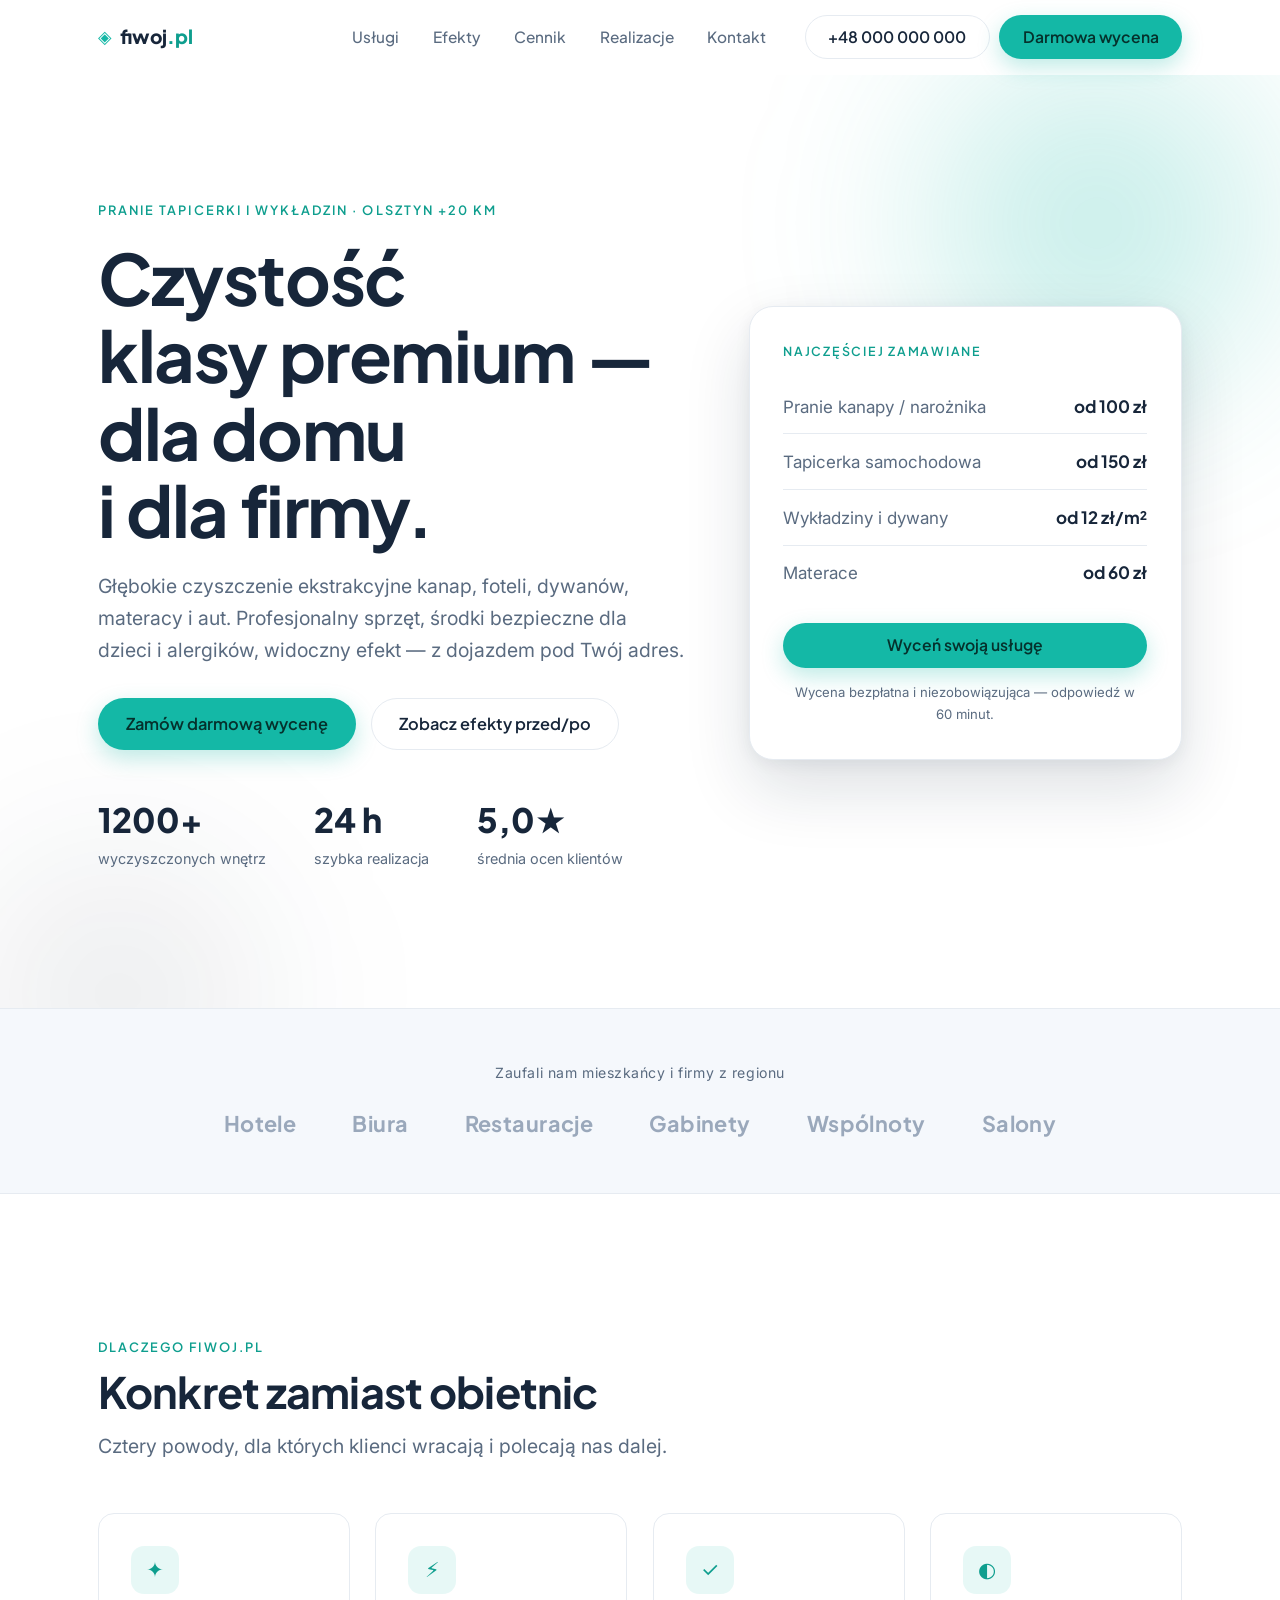
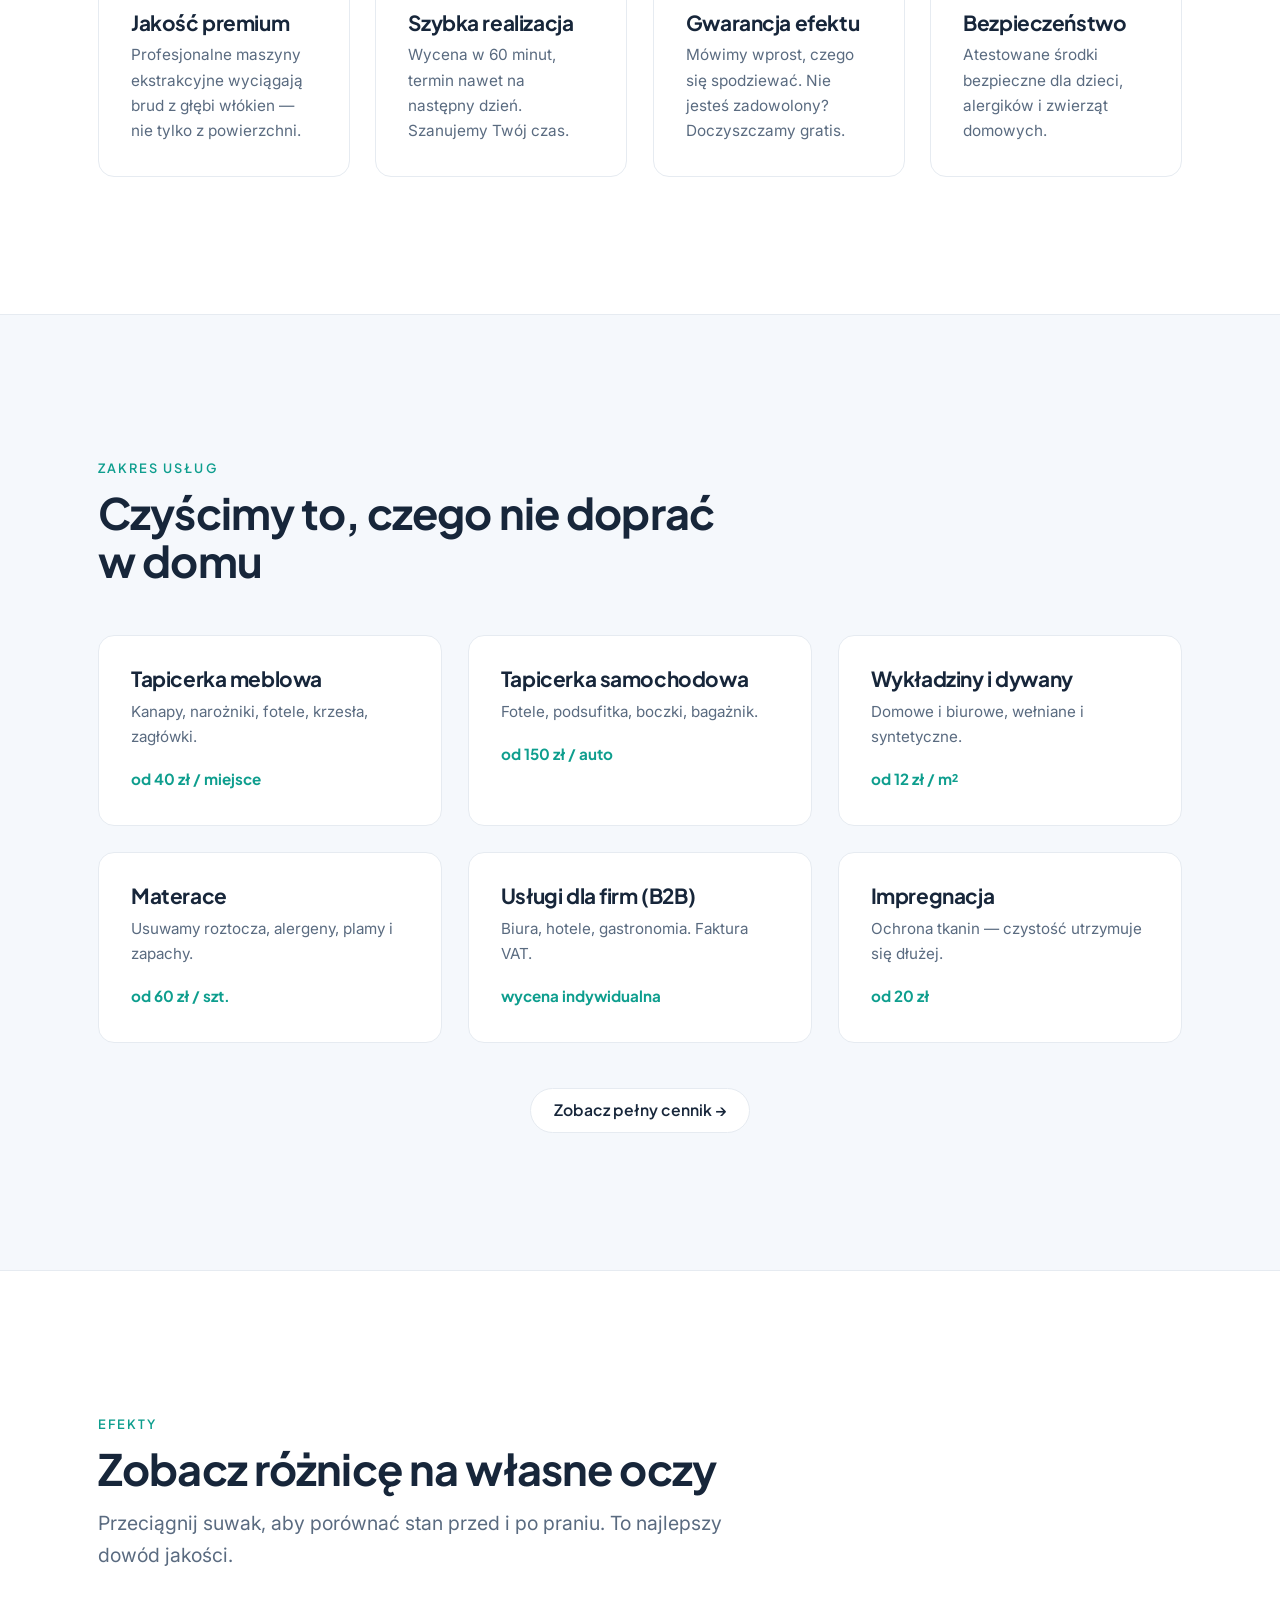
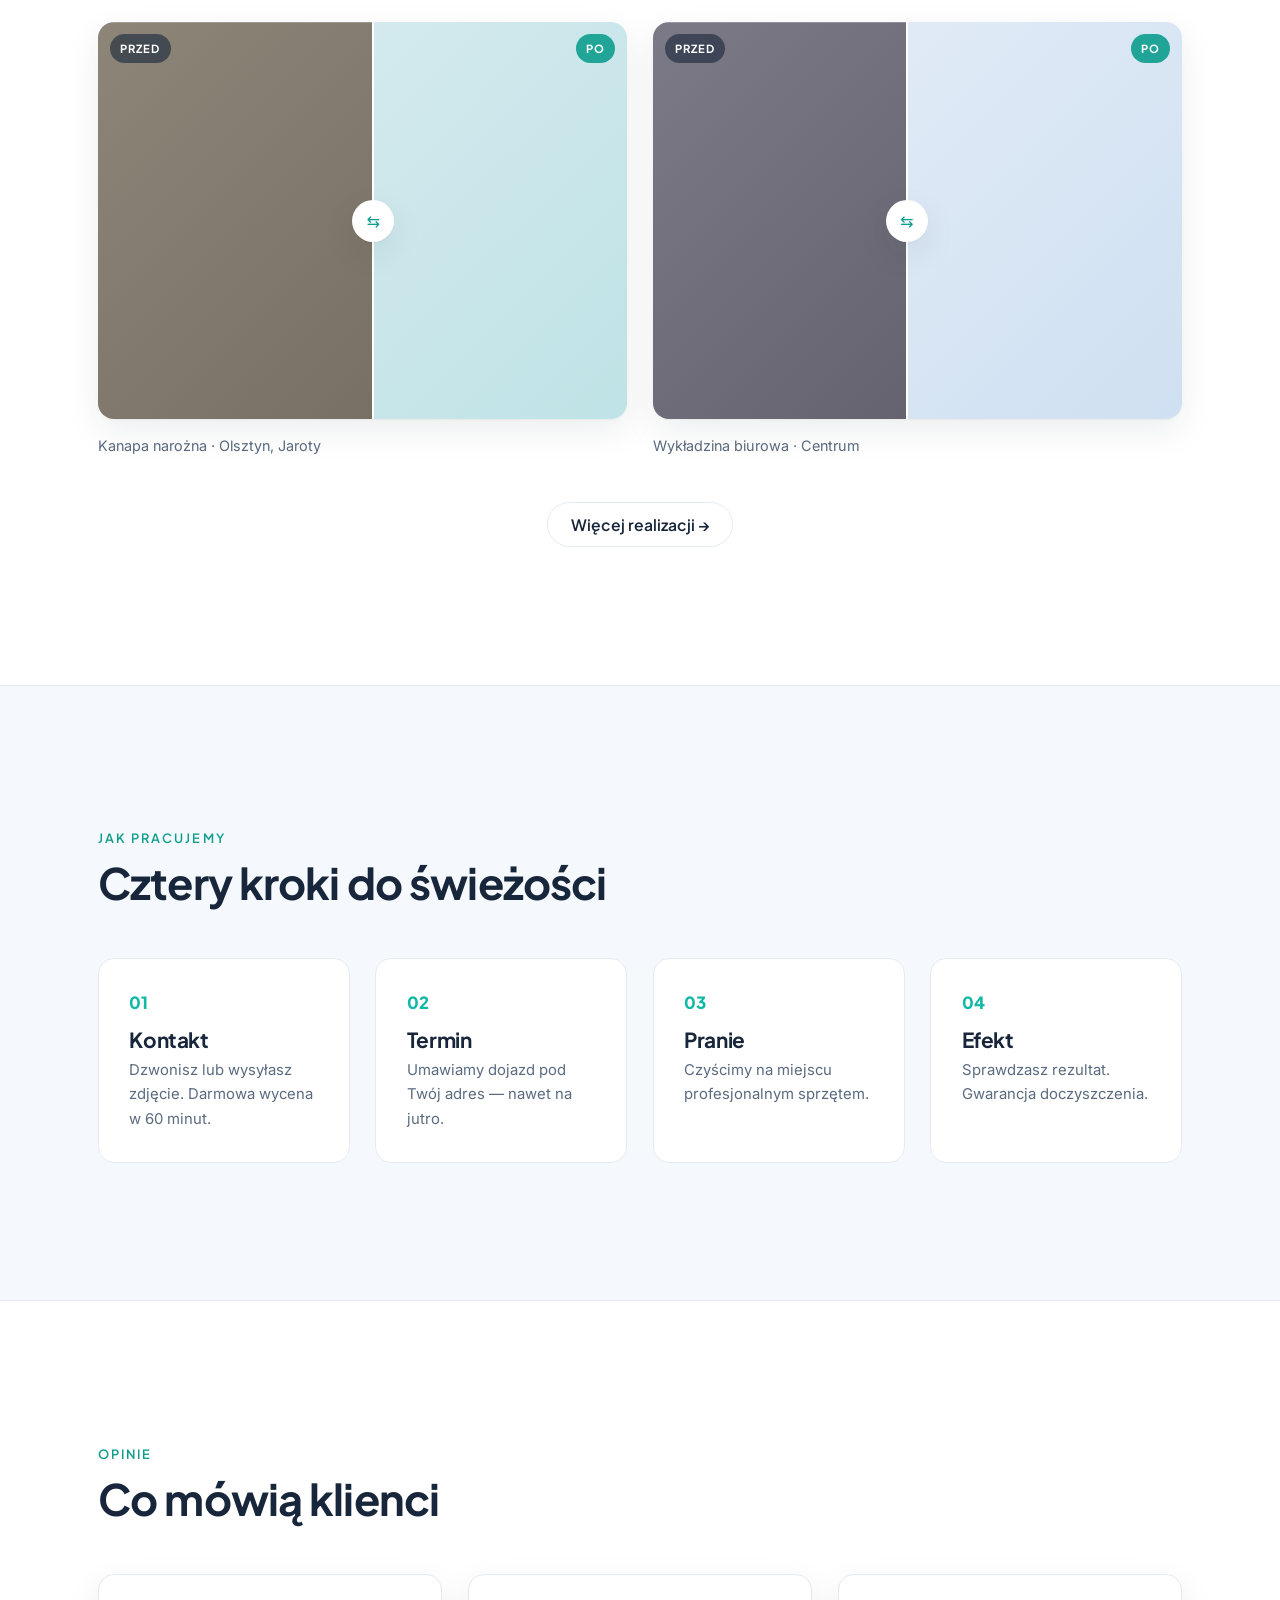
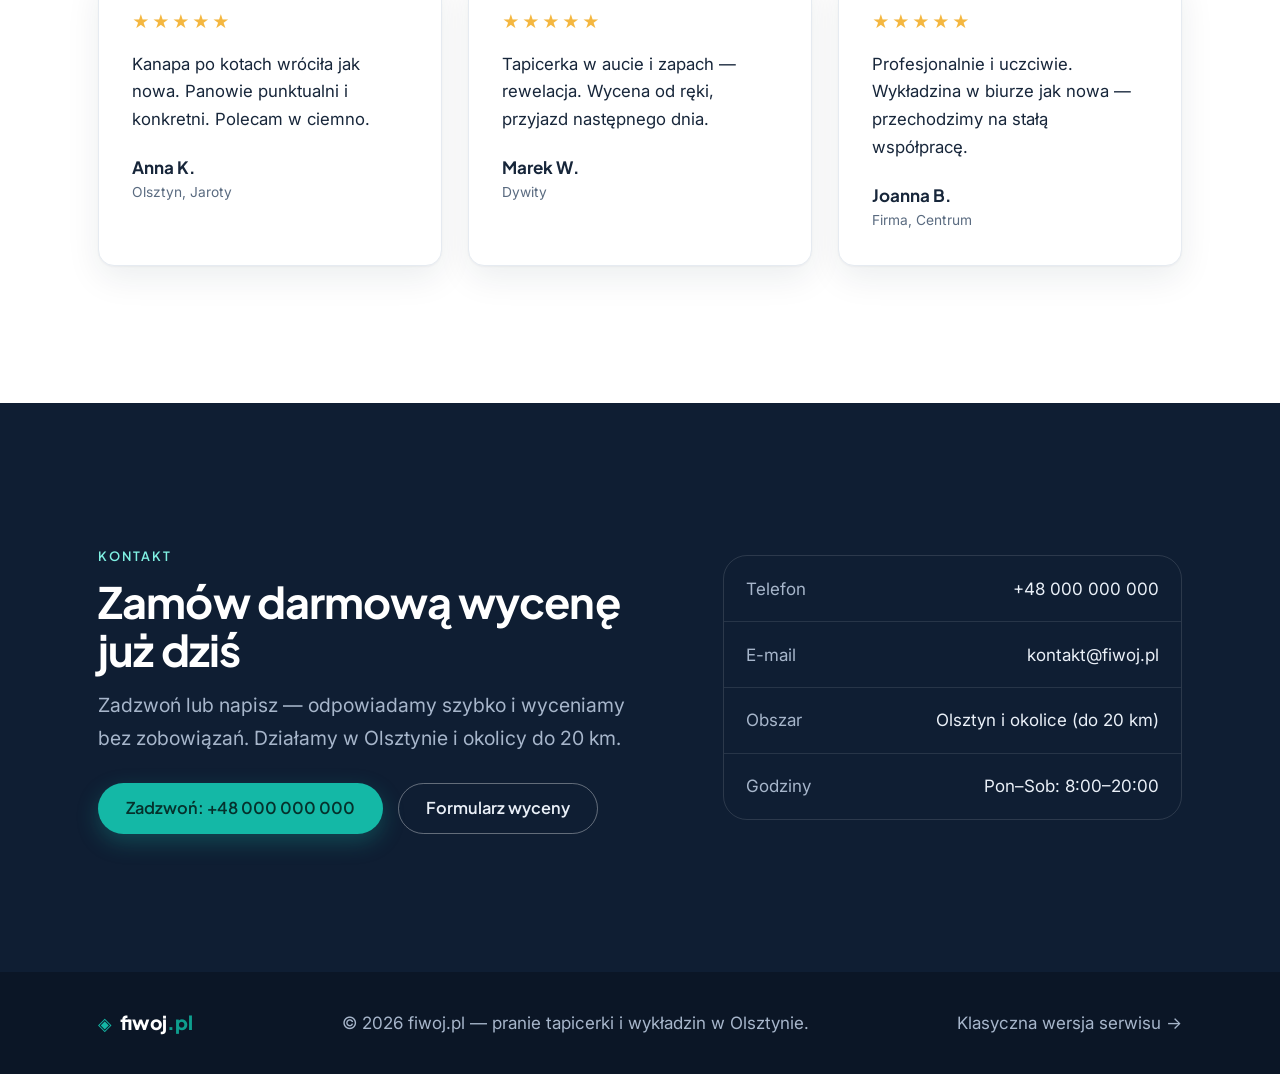
==== commit 20080cfc: "feat(premium): dowód przed/po, głębsza nawigacja, depth hero, dane strukturalne LocalBusiness, OG, f" ====
--- a/index.html
+++ b/index.html
@@ -4,14 +4,50 @@
   <meta charset="UTF-8" />
   <meta name="viewport" content="width=device-width, initial-scale=1.0" />
   <title>fiwoj.pl — pranie tapicerki i wykładzin klasy premium | Olsztyn</title>
-  <meta name="description" content="Profesjonalne pranie tapicerki, wykładzin i materacy dla domów i firm w Olsztynie. Jakość premium, szybka realizacja, gwarancja efektu. Zamów darmową wycenę." />
+  <meta name="description" content="Profesjonalne pranie tapicerki, wykładzin i materacy dla domów i firm w Olsztynie i okolicy do 20 km. Jakość premium, szybka realizacja, gwarancja efektu. Darmowa wycena." />
   <meta name="theme-color" content="#0F1E33" />
+  <link rel="canonical" href="https://fiwoj.pl/" />
+
+  <!-- Open Graph / social sharing -->
+  <meta property="og:type" content="website" />
+  <meta property="og:title" content="fiwoj.pl — pranie tapicerki i wykładzin klasy premium | Olsztyn" />
+  <meta property="og:description" content="Głębokie czyszczenie kanap, dywanów, materacy i aut. Jakość premium, szybka realizacja, dojazd w Olsztynie i okolicy." />
+  <meta property="og:locale" content="pl_PL" />
+  <meta property="og:url" content="https://fiwoj.pl/" />
+  <meta name="twitter:card" content="summary_large_image" />
+
+  <!-- Favicon (inline SVG) -->
+  <link rel="icon" href="data:image/svg+xml,%3Csvg xmlns='http://www.w3.org/2000/svg' viewBox='0 0 32 32'%3E%3Crect width='32' height='32' rx='7' fill='%230F1E33'/%3E%3Cpath d='M16 6c4 5 6 8 6 11a6 6 0 1 1-12 0c0-3 2-6 6-11z' fill='%2314B8A6'/%3E%3C/svg%3E" />
+
   <link rel="preconnect" href="https://fonts.googleapis.com" />
   <link rel="preconnect" href="https://fonts.gstatic.com" crossorigin />
   <link href="https://fonts.googleapis.com/css2?family=Plus+Jakarta+Sans:wght@500;600;700;800&family=Inter:wght@400;500;600&display=swap" rel="stylesheet" />
   <link rel="stylesheet" href="premium/style.css" />
+
+  <!-- Dane strukturalne: lokalny biznes usługowy -->
+  <script type="application/ld+json">
+  {
+    "@context": "https://schema.org",
+    "@type": "LocalBusiness",
+    "name": "fiwoj.pl",
+    "description": "Profesjonalne pranie tapicerki, wykładzin, dywanów i materacy dla domów i firm w Olsztynie i okolicy do 20 km.",
+    "url": "https://fiwoj.pl/",
+    "telephone": "+48000000000",
+    "email": "kontakt@fiwoj.pl",
+    "priceRange": "$$",
+    "areaServed": "Olsztyn i okolice (do 20 km)",
+    "address": { "@type": "PostalAddress", "addressLocality": "Olsztyn", "addressCountry": "PL" },
+    "openingHoursSpecification": {
+      "@type": "OpeningHoursSpecification",
+      "dayOfWeek": ["Monday","Tuesday","Wednesday","Thursday","Friday","Saturday"],
+      "opens": "08:00", "closes": "20:00"
+    },
+    "aggregateRating": { "@type": "AggregateRating", "ratingValue": "5.0", "reviewCount": "48" }
+  }
+  </script>
 </head>
-<body>
+<body id="top">
+  <a class="skip-link" href="#main">Przejdź do treści</a>
 
   <header class="site-header" data-header>
     <div class="wrap site-header__inner">
@@ -21,8 +57,9 @@
       </a>
       <nav class="mainnav" aria-label="Nawigacja główna">
         <a href="#uslugi">Usługi</a>
-        <a href="#dlaczego">Dlaczego my</a>
-        <a href="#opinie">Opinie</a>
+        <a href="#efekty">Efekty</a>
+        <a href="cennik.html">Cennik</a>
+        <a href="realizacje.html">Realizacje</a>
         <a href="#kontakt">Kontakt</a>
       </nav>
       <div class="site-header__cta">
@@ -35,10 +72,11 @@
     </div>
   </header>
 
-  <main id="top">
+  <main id="main">
 
     <!-- HERO / USP -->
     <section class="hero">
+      <div class="hero__bg" aria-hidden="true"><span></span><span></span></div>
       <div class="wrap hero__grid">
         <div class="hero__content">
           <p class="eyebrow reveal">Pranie tapicerki i wykładzin · Olsztyn +20&nbsp;km</p>
@@ -46,7 +84,7 @@
           <p class="hero__lead reveal" data-d="2">Głębokie czyszczenie ekstrakcyjne kanap, foteli, dywanów, materacy i aut. Profesjonalny sprzęt, środki bezpieczne dla dzieci i alergików, widoczny efekt — z dojazdem pod Twój adres.</p>
           <div class="hero__actions reveal" data-d="3">
             <a class="btn btn--solid btn--lg" href="#kontakt">Zamów darmową wycenę</a>
-            <a class="btn btn--ghost btn--lg" href="#uslugi">Zobacz usługi</a>
+            <a class="btn btn--ghost btn--lg" href="#efekty">Zobacz efekty przed/po</a>
           </div>
           <dl class="hero__stats reveal" data-d="4">
             <div><dt>1200+</dt><dd>wyczyszczonych wnętrz</dd></div>
@@ -126,11 +164,48 @@
           <article class="service reveal" data-d="1"><h3>Usługi dla firm (B2B)</h3><p>Biura, hotele, gastronomia. Faktura VAT.</p><span class="service__price">wycena indywidualna</span></article>
           <article class="service reveal" data-d="2"><h3>Impregnacja</h3><p>Ochrona tkanin — czystość utrzymuje się dłużej.</p><span class="service__price">od 20 zł</span></article>
         </div>
+        <div class="section__foot reveal">
+          <a class="btn btn--ghost" href="cennik.html">Zobacz pełny cennik →</a>
+        </div>
+      </div>
+    </section>
+
+    <!-- EFEKTY: dowód przed/po -->
+    <section id="efekty" class="section">
+      <div class="wrap">
+        <header class="section__head reveal">
+          <p class="eyebrow">Efekty</p>
+          <h2 class="section__title">Zobacz różnicę na własne oczy</h2>
+          <p class="section__lead">Przeciągnij suwak, aby porównać stan przed i po praniu. To najlepszy dowód jakości.</p>
+        </header>
+        <div class="grid grid--2 ba-grid">
+          <figure class="ba-wrap reveal">
+            <div class="ba" data-ba style="--pos:52%">
+              <div class="ba__layer ba__after"><span class="ba__tag ba__tag--after">PO</span></div>
+              <div class="ba__layer ba__before"><span class="ba__tag ba__tag--before">PRZED</span></div>
+              <span class="ba__line" aria-hidden="true"></span>
+              <input class="ba__range" type="range" min="0" max="100" value="52" aria-label="Porównanie przed/po — kanapa" />
+            </div>
+            <figcaption>Kanapa narożna · Olsztyn, Jaroty</figcaption>
+          </figure>
+          <figure class="ba-wrap reveal" data-d="1">
+            <div class="ba" data-ba style="--pos:48%">
+              <div class="ba__layer ba__after ba__after--alt"><span class="ba__tag ba__tag--after">PO</span></div>
+              <div class="ba__layer ba__before ba__before--alt"><span class="ba__tag ba__tag--before">PRZED</span></div>
+              <span class="ba__line" aria-hidden="true"></span>
+              <input class="ba__range" type="range" min="0" max="100" value="48" aria-label="Porównanie przed/po — wykładzina" />
+            </div>
+            <figcaption>Wykładzina biurowa · Centrum</figcaption>
+          </figure>
+        </div>
+        <div class="section__foot reveal">
+          <a class="btn btn--ghost" href="realizacje.html">Więcej realizacji →</a>
+        </div>
       </div>
     </section>
 
     <!-- PROCES -->
-    <section class="section">
+    <section class="section section--alt">
       <div class="wrap">
         <header class="section__head reveal">
           <p class="eyebrow">Jak pracujemy</p>
@@ -146,7 +221,7 @@
     </section>
 
     <!-- OPINIE -->
-    <section id="opinie" class="section section--alt">
+    <section id="opinie" class="section">
       <div class="wrap">
         <header class="section__head reveal">
           <p class="eyebrow">Opinie</p>
@@ -181,7 +256,7 @@
           <p class="contact__lead">Zadzwoń lub napisz — odpowiadamy szybko i wyceniamy bez zobowiązań. Działamy w Olsztynie i okolicy do 20&nbsp;km.</p>
           <div class="contact__actions">
             <a class="btn btn--solid btn--lg" href="tel:+48000000000">Zadzwoń: +48&nbsp;000&nbsp;000&nbsp;000</a>
-            <a class="btn btn--outline btn--lg" href="mailto:kontakt@fiwoj.pl">Napisz e-mail</a>
+            <a class="btn btn--outline btn--lg" href="kontakt.html">Formularz wyceny</a>
           </div>
         </div>
         <ul class="contact__facts reveal" data-d="1">
@@ -199,7 +274,7 @@
     <div class="wrap site-footer__inner">
       <span class="brand"><span class="brand__mark" aria-hidden="true">◈</span><span class="brand__name">fiwoj<span>.pl</span></span></span>
       <p>© <span data-year>2026</span> fiwoj.pl — pranie tapicerki i wykładzin w Olsztynie.</p>
-      <a href="classic/index.html">Pełna wersja serwisu →</a>
+      <a href="classic/index.html">Klasyczna wersja serwisu →</a>
     </div>
   </footer>
 
--- a/premium/style.css
+++ b/premium/style.css
@@ -230,3 +230,63 @@
   .reveal { opacity: 1; transform: none; transition: none; }
   .btn:active { transform: none; }
 }
+
+
+/* ============================================================================
+   ULEPSZENIA: skip-link, głębia hero, dowód przed/po, domknięcia sekcji
+   ========================================================================== */
+
+/* Skip-link (dostępność) */
+.skip-link {
+  position: absolute; left: 12px; top: -60px; z-index: 100;
+  background: var(--accent); color: #05312c; padding: .7rem 1.1rem; border-radius: 0 0 12px 12px;
+  font-family: var(--font-head); font-weight: 700; transition: transform .25s var(--ease);
+}
+.skip-link:focus { top: 0; transform: translateY(0); }
+
+/* Grid 2-kolumnowy */
+.grid--2 { grid-template-columns: repeat(2, 1fr); }
+
+/* Domknięcie sekcji (CTA pod gridem) */
+.section__foot { text-align: center; margin-top: clamp(2rem, 3.5vw, 3rem); }
+
+/* Głębia tła hero: miękkie orby (statyczne, spokojne — premium) */
+.hero { position: relative; overflow: hidden; }
+.hero__grid { position: relative; z-index: 1; }
+.hero__bg { position: absolute; inset: 0; z-index: 0; pointer-events: none; overflow: hidden; }
+.hero__bg span { position: absolute; border-radius: 50%; filter: blur(72px); }
+.hero__bg span:nth-child(1) { width: min(46vw, 520px); aspect-ratio: 1; top: -12%; right: -6%;
+  background: radial-gradient(circle, rgba(20,184,166,.30), transparent 70%); }
+.hero__bg span:nth-child(2) { width: min(40vw, 440px); aspect-ratio: 1; bottom: -22%; left: -8%;
+  background: radial-gradient(circle, rgba(15,30,51,.10), transparent 70%); }
+
+/* --- Suwak przed/po (dostępny: sterowany <input type=range>) --- */
+.ba-grid { align-items: start; }
+.ba-wrap { margin: 0; }
+.ba-wrap figcaption { margin-top: .9rem; color: var(--slate); font-size: .9rem; }
+.ba {
+  position: relative; aspect-ratio: 4 / 3; border-radius: var(--radius); overflow: hidden;
+  box-shadow: var(--shadow); user-select: none; touch-action: pan-y;
+}
+.ba:focus-within { outline: 2px solid var(--accent); outline-offset: 3px; }
+.ba__layer { position: absolute; inset: 0; }
+.ba__after  { background: linear-gradient(135deg, #dcecf1, #bfe3e6); }
+.ba__before { background: linear-gradient(135deg, #8d8578, #6f685c);
+  /* Widoczna szerokość warstwy „PRZED” = --pos; reszta odsłania „PO”. */
+  clip-path: inset(0 calc(100% - var(--pos, 50%)) 0 0); }
+.ba__after--alt  { background: linear-gradient(135deg, #e6eef7, #cfe0f2); }
+.ba__before--alt { background: linear-gradient(135deg, #7c7a86, #5b5966); }
+.ba__tag { position: absolute; top: 12px; font-family: var(--font-head); font-weight: 700;
+  font-size: .7rem; letter-spacing: .1em; padding: 5px 10px; border-radius: 999px; color: #fff; }
+.ba__tag--before { left: 12px; background: rgba(23,38,58,.6); }
+.ba__tag--after  { right: 12px; background: rgba(14,158,142,.9); }
+.ba__line { position: absolute; top: 0; bottom: 0; left: var(--pos, 50%); width: 2px;
+  background: #fff; transform: translateX(-1px); pointer-events: none; }
+.ba__line::after {
+  content: "⇆"; position: absolute; top: 50%; left: 50%; transform: translate(-50%, -50%);
+  width: 42px; height: 42px; border-radius: 50%; background: #fff; color: var(--accent-600);
+  display: grid; place-items: center; font-size: 1rem; box-shadow: var(--shadow);
+}
+.ba__range { position: absolute; inset: 0; width: 100%; height: 100%; margin: 0; opacity: 0; cursor: ew-resize; }
+
+@media (max-width: 720px) { .ba-grid { grid-template-columns: 1fr; } }
